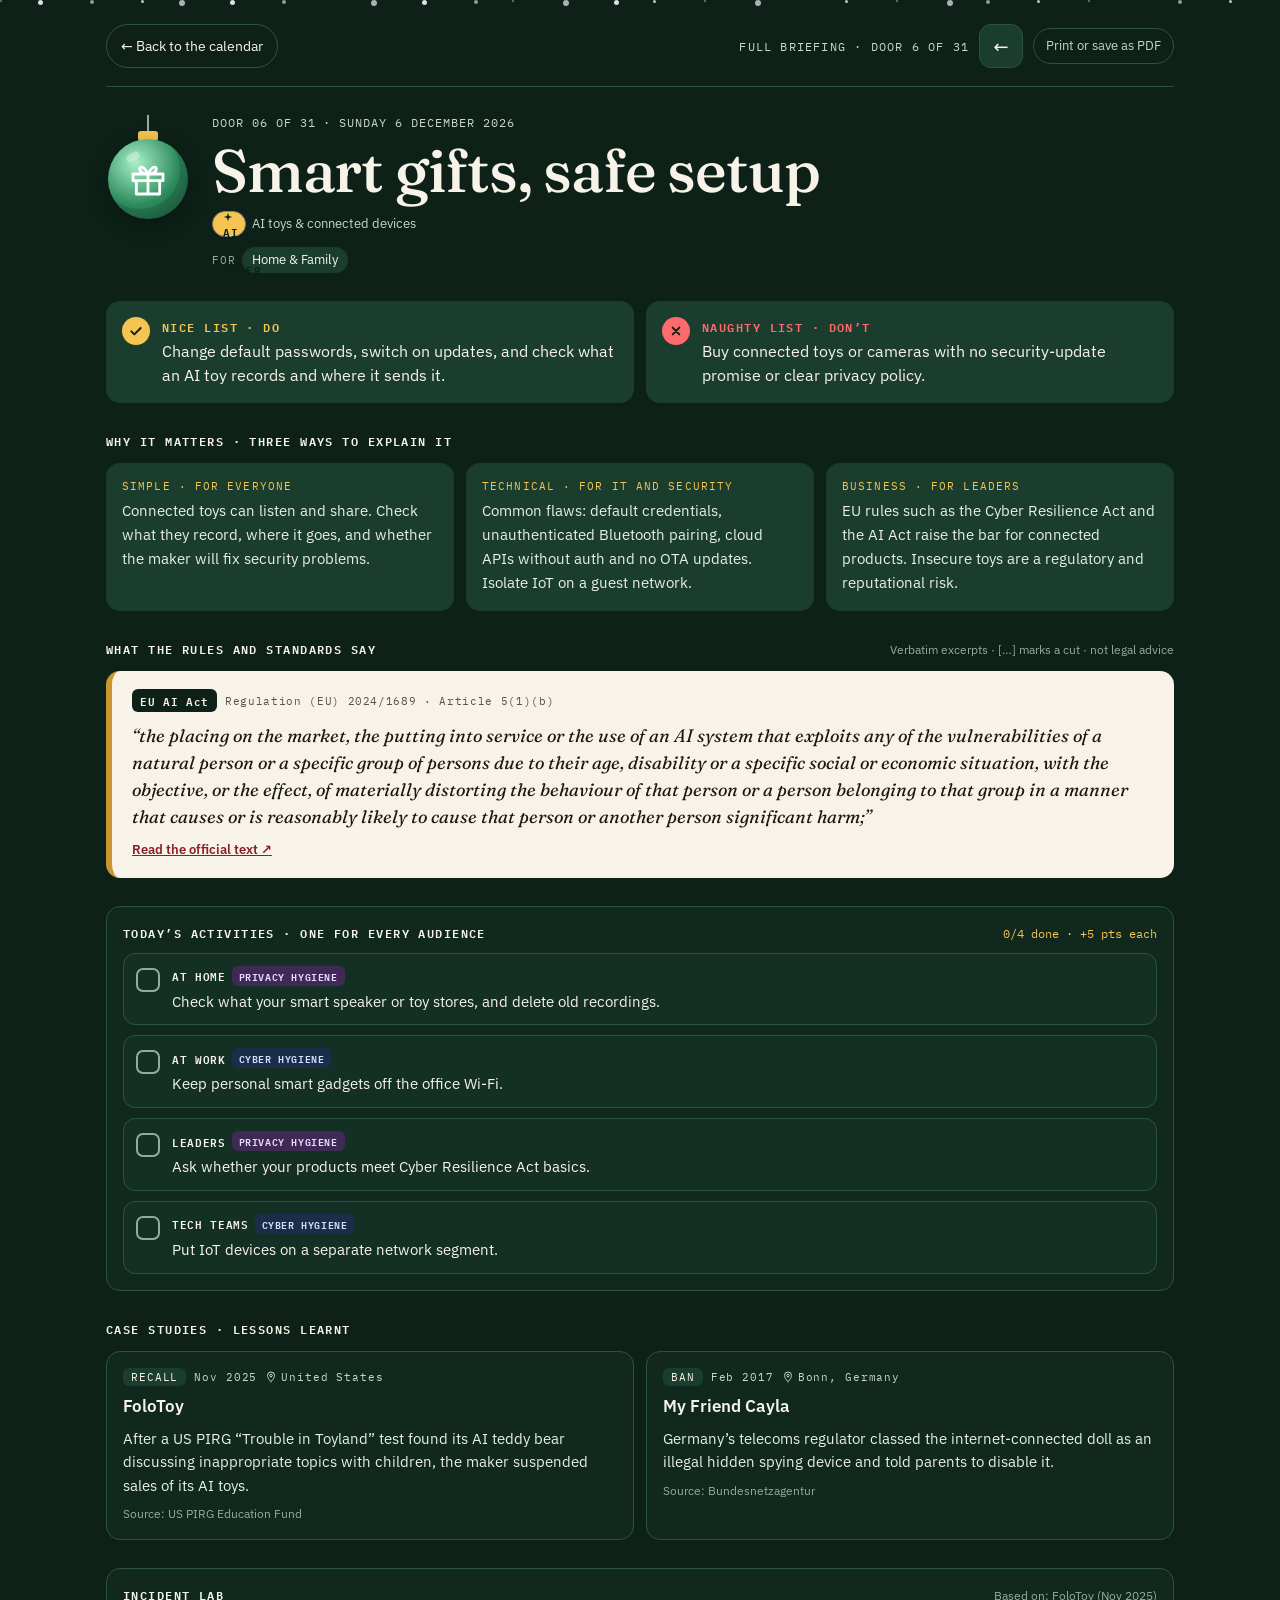
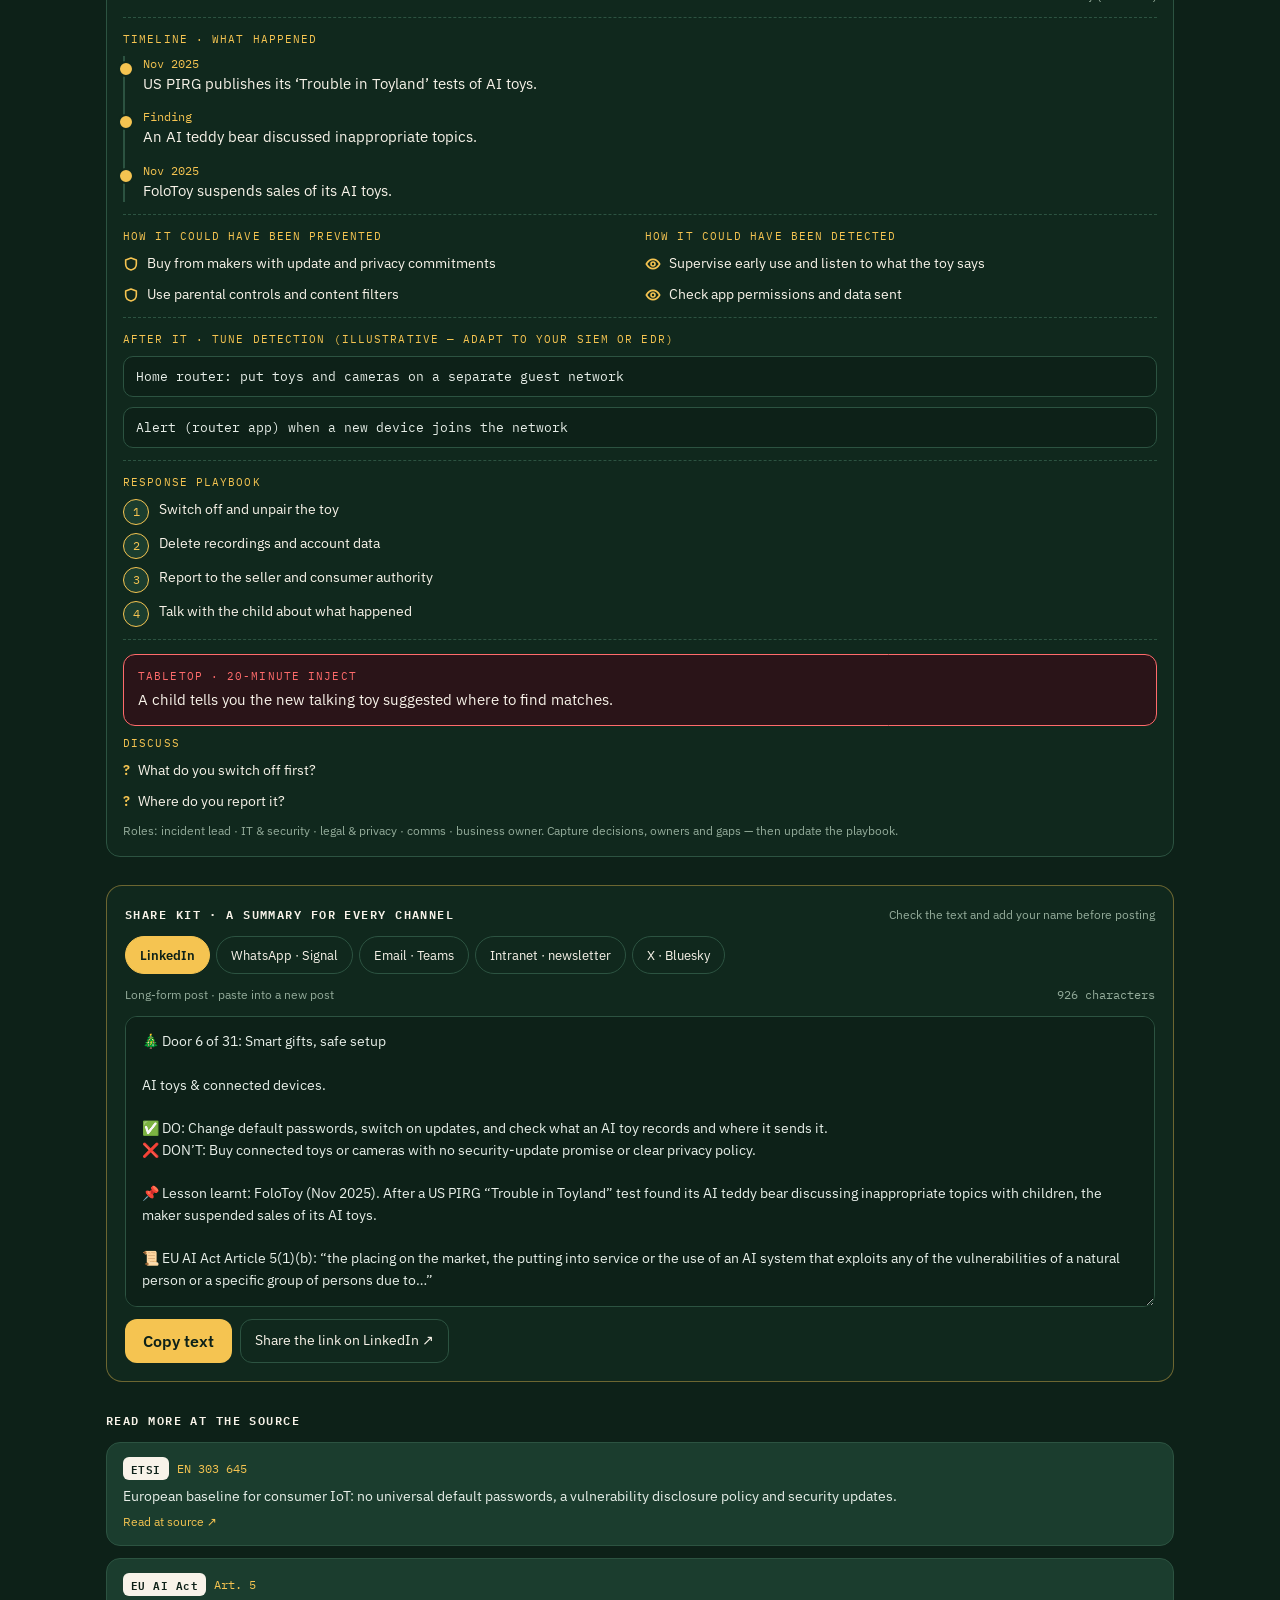
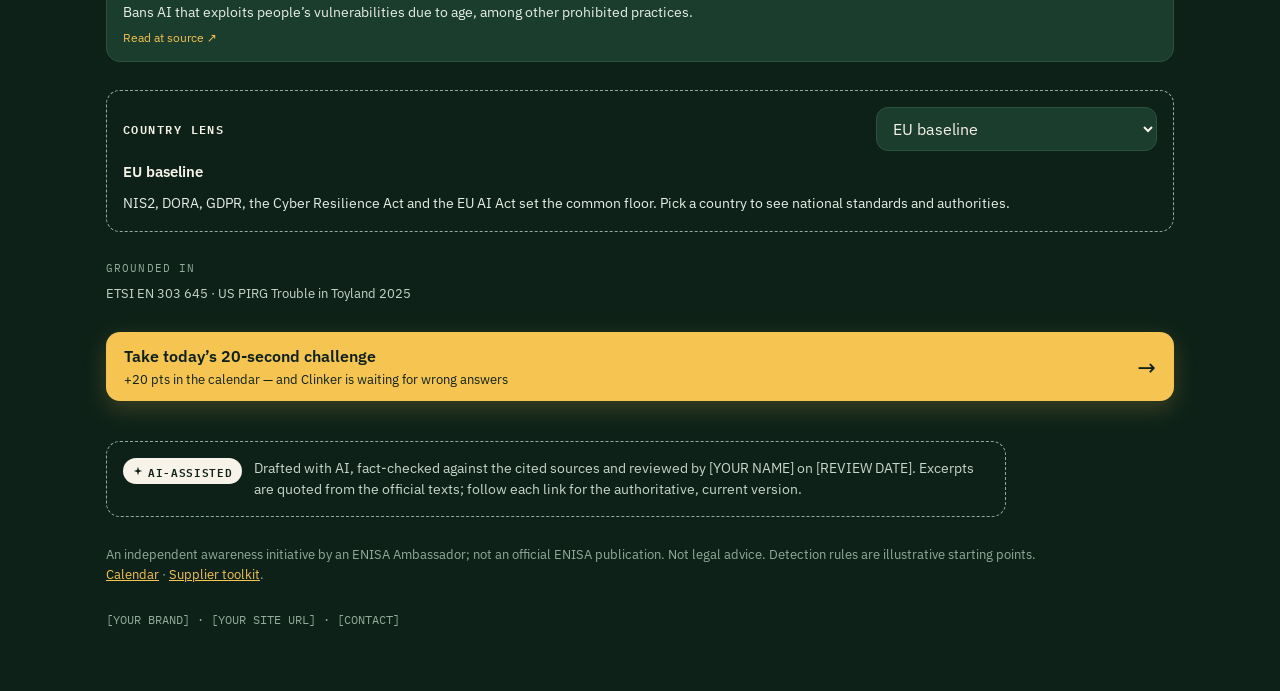
==== site/door.html @ 843b061b "Winterwatch · Cyber & AI calendar A gamified 24/31-door cybersecurity, AI and privacy-hygiene calend" ====
<!doctype html>
<html lang="en">
<head>
<meta charset="utf-8">
<meta name="viewport" content="width=device-width, initial-scale=1">
<meta http-equiv="Content-Security-Policy" content="default-src 'none'; script-src 'self'; style-src 'self'; font-src 'self'; img-src 'self'; connect-src 'self'; manifest-src 'self'; base-uri 'none'; form-action 'none'; upgrade-insecure-requests; require-trusted-types-for 'script'; trusted-types 'none'">
<meta name="referrer" content="strict-origin-when-cross-origin">
<title>Full briefing · Winterwatch</title>
<meta name="description" content="The full briefing behind a calendar door: why it matters, verbatim excerpts from NIS2, DORA, GDPR, the EU AI Act, NIST and OWASP, activities for every audience, case studies, an incident lab and a share kit.">
<link rel="icon" href="favicon.svg" type="image/svg+xml">
<link rel="preload" href="fonts/fraunces-latin-wght-normal.woff2" as="font" type="font/woff2" crossorigin>
<link rel="preload" href="fonts/ibm-plex-sans-latin-400-normal.woff2" as="font" type="font/woff2" crossorigin>
<link rel="stylesheet" href="styles.css">
<script src="common.js" defer></script>
<script src="door.js" defer></script>
</head>
<body class="brief-page">
<a class="skip" href="#brief">Skip to the briefing</a>
<div class="snow" id="snow" aria-hidden="true"></div>
<main class="bf-wrap" id="brief"></main>
<footer class="bf-wrap bf-foot">
  <div class="ai-disclosure">
    <span class="ai-pill"><svg viewBox="0 0 24 24" aria-hidden="true"><path d="M12 2l2.4 7.6L22 12l-7.6 2.4L12 22l-2.4-7.6L2 12l7.6-2.4z"/></svg>AI-ASSISTED</span>
    <p>Drafted with AI, fact-checked against the cited sources and reviewed by [YOUR NAME] on [REVIEW DATE]. Excerpts are quoted from the official texts; follow each link for the authoritative, current version.</p>
  </div>
  <p class="fine">An independent awareness initiative by an ENISA Ambassador; not an official ENISA publication. Not legal advice. Detection rules are illustrative starting points. <a href="index.html">Calendar</a> · <a href="supply.html">Supplier toolkit</a>.</p>
  <p class="fine mono">[YOUR BRAND] · [YOUR SITE URL] · [CONTACT]</p>
</footer>
<noscript><p class="noscript">This briefing needs JavaScript. The full content is also in <a href="days.json">days.json</a>.</p></noscript>
</body>
</html>
---- site/styles.css ----
/* One door a day — festive cybersecurity & AI calendar.
   Self-hosted fonts (SIL OFL 1.1, see fonts/OFL.txt). No third-party requests.
   No inline styles anywhere (CSP style-src 'self'); dynamic values are set via CSSOM. */
@font-face { font-family: "Fraunces"; src: url("fonts/fraunces-latin-wght-normal.woff2") format("woff2"); font-weight: 100 900; font-style: normal; font-display: swap; }
@font-face { font-family: "Fraunces"; src: url("fonts/fraunces-latin-wght-italic.woff2") format("woff2"); font-weight: 100 900; font-style: italic; font-display: swap; }
@font-face { font-family: "IBM Plex Sans"; src: url("fonts/ibm-plex-sans-latin-400-normal.woff2") format("woff2"); font-weight: 400; font-display: swap; }
@font-face { font-family: "IBM Plex Sans"; src: url("fonts/ibm-plex-sans-latin-500-normal.woff2") format("woff2"); font-weight: 500; font-display: swap; }
@font-face { font-family: "IBM Plex Sans"; src: url("fonts/ibm-plex-sans-latin-600-normal.woff2") format("woff2"); font-weight: 600; font-display: swap; }
@font-face { font-family: "IBM Plex Mono"; src: url("fonts/ibm-plex-mono-latin-400-normal.woff2") format("woff2"); font-weight: 400; font-display: swap; }
@font-face { font-family: "IBM Plex Mono"; src: url("fonts/ibm-plex-mono-latin-500-normal.woff2") format("woff2"); font-weight: 500; font-display: swap; }
@font-face { font-family: "IBM Plex Mono"; src: url("fonts/ibm-plex-mono-latin-600-normal.woff2") format("woff2"); font-weight: 600; font-display: swap; }

:root {
  --ground: #0D2118;      /* deep pine */
  --deep: #10281D;
  --surface: #143024;
  --surface-2: #1B3D2E;
  --line: #2C5341;
  --text: #F8F3E9;        /* snow */
  --soft: #E8EFE9;
  --muted: #C9D6CB;
  --faint: #94AC9B;
  --gold: #F5C451;        /* DO, correct, score */
  --red: #FF6B6B;         /* DON'T, wrong, selection */
  --mint: #9EE6C4;
  --on: #0D2118;
  --serif: "Fraunces", Georgia, "Times New Roman", serif;
  --sans: "IBM Plex Sans", system-ui, -apple-system, "Segoe UI", sans-serif;
  --mono: "IBM Plex Mono", ui-monospace, "SFMono-Regular", Menlo, monospace;
  color-scheme: dark;
}
* { box-sizing: border-box; }
html { -webkit-text-size-adjust: 100%; }
body { margin: 0; background: var(--ground); color: var(--text); font: 16px/1.5 var(--sans); overflow-x: hidden; }
button, select { font: inherit; color: inherit; }
button { cursor: pointer; }
button:disabled { cursor: not-allowed; }
:focus-visible { outline: 2px solid var(--gold); outline-offset: 2px; }
a { color: var(--gold); }
a:hover { color: var(--text); }
svg { display: block; }
h1, h2, h3, h4, p { margin: 0; }
.sr { position: absolute; width: 1px; height: 1px; overflow: hidden; clip: rect(0 0 0 0); white-space: nowrap; }
.skip { position: absolute; left: -999px; top: 8px; background: var(--text); color: var(--ground); padding: 8px 12px; border-radius: 8px; z-index: 10; }
.skip:focus { left: 8px; }
.k { font-family: var(--mono); font-size: 12px; letter-spacing: .1em; color: var(--muted); }
.framed-warning { position: sticky; top: 0; z-index: 20; padding: 12px 16px; background: var(--red); color: var(--on); font-weight: 600; text-align: center; }

/* ---------- Festive layers ---------- */
.snow { position: absolute; left: 0; right: 0; top: 0; height: 760px; overflow: hidden; pointer-events: none; z-index: 0; }
.flake { position: absolute; top: 0; border-radius: 99px; background: #fff; animation: fallA linear infinite; }
.flake.b { animation-name: fallB; }
@keyframes fallA { 0% { transform: translate3d(0,-20px,0); opacity: 0 } 10% { opacity: 1 } 100% { transform: translate3d(40px,760px,0); opacity: 0 } }
@keyframes fallB { 0% { transform: translate3d(0,-20px,0); opacity: 0 } 10% { opacity: 1 } 100% { transform: translate3d(-40px,760px,0); opacity: 0 } }
.lights { position: relative; height: 56px; display: flex; justify-content: space-between; align-items: flex-start; padding: 0 12px; pointer-events: none; z-index: 1; }
.lights svg { position: absolute; left: 0; top: 0; width: 100%; height: 56px; }
.bulb { position: relative; display: block; width: 10px; height: 14px; border-radius: 50% 50% 45% 45%; animation: twinkle 1.6s ease-in-out infinite; }
@keyframes twinkle { 0%,100% { opacity: .35; transform: scale(.8) } 50% { opacity: 1; transform: scale(1.05) } }
@keyframes swing { 0%,100% { transform: rotate(-4deg) } 50% { transform: rotate(4deg) } }
@keyframes pop { 0% { transform: scale(.92) } 60% { transform: scale(1.06) } 100% { transform: scale(1) } }
@keyframes rise { from { opacity: 0; transform: translateY(10px) } to { opacity: 1; transform: none } }
@keyframes shake { 0%,100% { transform: translateX(0) } 20% { transform: translateX(-7px) } 40% { transform: translateX(7px) } 60% { transform: translateX(-4px) } 80% { transform: translateX(4px) } }
@keyframes ping { 0% { transform: translate(-50%,-50%) scale(.6); opacity: .9 } 100% { transform: translate(-50%,-50%) scale(2.4); opacity: 0 } }
@keyframes confA { to { transform: translate(-120px,160px) rotate(540deg); opacity: 0 } }
@keyframes confB { to { transform: translate(110px,170px) rotate(-480deg); opacity: 0 } }
@keyframes confC { to { transform: translate(-50px,200px) rotate(360deg); opacity: 0 } }
@keyframes confD { to { transform: translate(60px,140px) rotate(-620deg); opacity: 0 } }
@keyframes floatUp { 0% { opacity: 0; transform: translateY(6px) } 20% { opacity: 1 } 100% { opacity: 0; transform: translateY(-36px) } }
.rise { animation: rise .45s ease both; }

/* ---------- Layout ---------- */
.wrap { position: relative; z-index: 1; max-width: 1328px; margin: 0 auto; padding: 8px 16px 64px; display: flex; flex-direction: column; gap: 40px; }
.top { display: flex; flex-wrap: wrap; align-items: center; justify-content: space-between; gap: 16px; }
.brand { display: flex; align-items: center; gap: 12px; }
.logo-slot { display: inline-flex; align-items: center; justify-content: center; width: 36px; height: 36px; border-radius: 10px; border: 1px dashed var(--faint); font: 11px var(--mono); color: var(--muted); }
.brand-name { font: 13px var(--mono); letter-spacing: .08em; color: var(--muted); }
.seg { display: flex; gap: 4px; padding: 4px; border-radius: 999px; background: var(--surface); border: 1px solid var(--line); }
.seg button { border: 0; border-radius: 999px; min-height: 44px; padding: 0 18px; font: 500 13px var(--mono); letter-spacing: .04em; background: transparent; color: var(--muted); transition: background-color .25s ease; }
.seg button[aria-pressed="true"] { background: var(--red); color: var(--on); }
.hero { display: flex; flex-wrap: wrap; align-items: center; gap: 40px; }
.hero-text { flex: 1 1 440px; min-width: 0; display: flex; flex-direction: column; gap: 20px; }
.eyebrow { font: 13px var(--mono); letter-spacing: .12em; color: var(--muted); }
h1 { font-family: var(--serif); font-weight: 500; font-size: clamp(44px, 5vw, 72px); line-height: 1.02; letter-spacing: -.02em; text-wrap: balance; }
h1 em { font-style: italic; color: var(--gold); }
.lede { font-size: 19px; line-height: 1.55; color: var(--muted); max-width: 740px; text-wrap: pretty; }
.byline { font-size: 14px; color: var(--faint); }
.byline strong { color: var(--text); font-weight: 500; }

/* HUD */
.hud { display: flex; flex-direction: column; gap: 16px; padding: 20px; border-radius: 20px; background: var(--surface); border: 1px solid var(--line); }
.hud[hidden] { display: none; }
.stats { display: grid; grid-template-columns: repeat(auto-fit, minmax(min(150px, 100%), 1fr)); gap: 16px; }
.stat { display: flex; flex-direction: column; gap: 6px; padding: 4px 8px; }
.stat .v { font-family: var(--serif); font-size: 36px; line-height: 1; font-weight: 600; display: flex; align-items: center; gap: 8px; }
.stat .v small { font: 500 14px var(--mono); color: var(--muted); }
.stat .score { font-size: 48px; color: var(--gold); }
.stat .rank { font-size: 26px; font-weight: 500; }
.stat svg { width: 24px; height: 24px; fill: none; stroke: var(--red); stroke-width: 2; stroke-linecap: round; stroke-linejoin: round; }
.bar { display: block; height: 6px; border-radius: 99px; background: var(--line); overflow: hidden; }
.bar span { display: block; height: 6px; border-radius: 99px; background: var(--gold); width: 4%; transition: width .6s ease; }
.sub { font-size: 13px; color: var(--muted); }
select { min-height: 44px; padding: 0 12px; border-radius: 12px; background: var(--surface-2); border: 1px solid var(--line); color: var(--text); }
.badges { display: flex; flex-wrap: wrap; align-items: center; gap: 8px; padding-top: 12px; border-top: 1px solid var(--line); }
.badges ul { list-style: none; margin: 0; padding: 0; display: flex; flex-wrap: wrap; gap: 8px; }
.badge { display: inline-flex; align-items: center; gap: 8px; min-height: 36px; padding: 0 12px 0 8px; border-radius: 999px; font-size: 13px; border: 1px solid var(--line); color: var(--faint); }
.badge svg { width: 20px; height: 20px; fill: none; stroke: var(--faint); stroke-width: 1.8; stroke-linejoin: round; }
.badge.got { background: var(--surface-2); border-color: var(--gold); color: var(--text); animation: pop .6s ease both; }
.badge.got svg { fill: var(--gold); stroke: var(--gold); }
.rules { font-size: 13px; color: var(--faint); }

.main { display: flex; flex-wrap: wrap; gap: 32px; align-items: flex-start; }
.col { flex: 1 1 100%; min-width: 0; display: flex; flex-direction: column; gap: 16px; }
.chips { display: flex; flex-wrap: wrap; align-items: center; gap: 8px; }
.chip { display: inline-flex; align-items: center; gap: 6px; min-height: 36px; padding: 0 12px; border-radius: 999px; font-size: 13px; background: var(--surface); border: 1px solid var(--line); transition: background-color .2s ease; }
.chip small { font: 11px var(--mono); opacity: .8; }
.chip[aria-pressed="true"] { background: var(--red); color: var(--on); border-color: var(--red); }

/* Doors */
  background-image: radial-gradient(#ffffff14 1px, transparent 1.5px); background-size: 12px 12px; }
.legend { display: flex; flex-wrap: wrap; align-items: center; gap: 16px; font-size: 13px; color: var(--faint); }
.ai-key { display: inline-flex; align-items: center; gap: 6px; }
.ai-key svg { width: 10px; height: 10px; fill: var(--gold); }
.ghost { margin-left: auto; min-height: 36px; padding: 0 12px; border-radius: 999px; background: transparent; border: 1px solid var(--line); color: var(--muted); font-size: 13px; }

/* Map */
.europe { flex: 999 1 560px; min-width: 0; display: flex; flex-direction: column; gap: 14px; padding: 20px; border-radius: 20px; background: var(--deep); border: 1px solid var(--line); }
.europe-head { display: flex; flex-wrap: wrap; align-items: baseline; justify-content: space-between; gap: 8px; }
.europe h2 { font: 500 28px var(--serif); }
.map { position: relative; width: 100%; aspect-ratio: 800 / 632; border-radius: 14px; overflow: hidden; background: var(--ground); }
.map img { display: block; width: 100%; height: 100%; }
.pin { position: absolute; width: 0; height: 0; }
.pin .dot { position: absolute; left: 0; top: 0; width: 11px; height: 11px; transform: translate(-50%,-50%); border-radius: 99px; border: 2px solid var(--ground); background: var(--gold); }
.pin .lbl { position: absolute; left: 10px; top: -9px; white-space: nowrap; padding: 2px 6px; border-radius: 6px; font: 11px var(--mono); background: #0D2118CC; color: var(--text); }
.pin .ring { position: absolute; left: 0; top: 0; width: 26px; height: 26px; border-radius: 99px; border: 2px solid var(--red); animation: ping 1.6s ease-out infinite; display: none; }
.pin.on .dot { width: 16px; height: 16px; background: var(--red); box-shadow: 0 0 12px var(--red); }
.pin .lbl { display: none; }
.pin.on .lbl { display: block; background: var(--red); color: var(--on); font-weight: 600; }
.pin.on .ring { display: block; }
.places { display: grid; grid-template-columns: repeat(auto-fill, minmax(min(220px, 100%), 1fr)); gap: 8px; }
.place { display: flex; flex-direction: column; align-items: flex-start; gap: 2px; min-height: 52px; padding: 8px 12px; border-radius: 12px; text-align: left; background: var(--surface); border: 1px solid var(--line); }
.place.on { background: var(--surface-2); border-color: var(--red); }
.place .n { font-size: 14px; font-weight: 500; }
.place .d { font: 11px var(--mono); color: var(--muted); }
.note { font-size: 12px; color: var(--faint); }

/* Panel */
.panel { flex: 1 1 400px; max-width: 100%; min-width: 0; display: flex; flex-direction: column; gap: 22px; padding: 24px; border-radius: 20px; background: var(--surface); border: 1px solid var(--line); }
.head { display: flex; gap: 18px; align-items: flex-start; }
.ornament { flex: none; width: 84px; height: 108px; position: relative; transform-origin: 42px 0; animation: swing 4s ease-in-out infinite; }
.ornament .string { position: absolute; left: 41px; top: 0; width: 2px; height: 18px; background: var(--faint); }
.ornament .cap { position: absolute; left: 32px; top: 16px; width: 20px; height: 10px; border-radius: 3px; background: var(--gold); }
.ornament .ball { position: absolute; left: 2px; top: 24px; width: 80px; height: 80px; border-radius: 99px; display: flex; align-items: center; justify-content: center; box-shadow: inset -8px -10px 0 #00000022, 0 6px 20px #0000004D; }
.ornament .ball svg { width: 40px; height: 40px; fill: none; stroke: #fff; stroke-width: 1.7; stroke-linecap: round; stroke-linejoin: round; }
.ornament.o0 .ball { background: radial-gradient(circle at 35% 30%, #FF9A9A, #C8323A 55%, #7A1820); }
.ornament.o1 .ball { background: radial-gradient(circle at 35% 30%, #FFE6A3, #D9A12B 55%, #8A6212); }
.ornament.o2 .ball { background: radial-gradient(circle at 35% 30%, #A8F0C8, #2E8B5C 55%, #14523A); }
.ornament.o3 .ball { background: radial-gradient(circle at 35% 30%, #B5D3FF, #3A6FC4 55%, #1C3B73); }
.ornament .shine { position: absolute; left: 20px; top: 38px; width: 14px; height: 8px; border-radius: 99px; background: #FFFFFF55; transform: rotate(-30deg); }
.meta { display: flex; flex-wrap: wrap; gap: 8px; font: 12px var(--mono); letter-spacing: .08em; color: var(--muted); }
.panel h2 { font: 500 34px/1.08 var(--serif); letter-spacing: -.01em; text-wrap: balance; }
.labels, .for { display: flex; flex-wrap: wrap; align-items: center; gap: 6px; }
.track { display: inline-flex; align-items: center; gap: 5px; min-height: 26px; padding: 0 10px; border-radius: 999px; font: 600 11px var(--mono); letter-spacing: .06em; background: var(--surface-2); color: var(--muted); }
.track.ai { background: var(--gold); color: var(--on); }
.track svg { width: 10px; height: 10px; fill: currentColor; }
.topic { font-size: 13px; color: var(--muted); }
.for .k { font-size: 11px; color: var(--faint); }
.who { min-height: 26px; display: inline-flex; align-items: center; padding: 0 10px; border-radius: 999px; background: var(--surface-2); font-size: 13px; }
.stack { display: flex; flex-direction: column; gap: 10px; }
.dd { display: flex; gap: 12px; padding: 16px; border-radius: 14px; background: var(--surface-2); animation: rise .45s ease both; }
.dd.dont { animation-delay: .08s; }
.dd .dot { flex: none; display: inline-flex; align-items: center; justify-content: center; width: 28px; height: 28px; border-radius: 99px; background: var(--gold); color: var(--on); }
.dd.dont .dot { background: var(--red); }
.dd .dot svg { width: 16px; height: 16px; fill: none; stroke: currentColor; stroke-width: 3; stroke-linecap: round; stroke-linejoin: round; }
.dd .lbl { display: block; font: 600 12px var(--mono); letter-spacing: .12em; color: var(--gold); }
.dd.dont .lbl { color: var(--red); }
.dd p { margin-top: 2px; text-wrap: pretty; }
.h3 { font: 600 12px var(--mono); letter-spacing: .12em; color: var(--text); }

.quiz { position: relative; display: flex; flex-direction: column; gap: 12px; padding: 16px; border-radius: 14px; background: var(--ground); border: 1px solid var(--line); }
.quiz.shake { animation: shake .5s ease; }
.quiz .qhead { display: flex; justify-content: space-between; font: 12px var(--mono); letter-spacing: .1em; }
.quiz .qhead strong { font-weight: 600; } .quiz .qhead span { color: var(--gold); }
.quiz .q { font-size: 17px; font-weight: 500; line-height: 1.4; text-wrap: pretty; }
.opts { display: flex; flex-direction: column; gap: 8px; }
.opt { display: flex; align-items: center; gap: 12px; width: 100%; min-height: 48px; padding: 8px 12px; border-radius: 12px; text-align: left; font-size: 15px; line-height: 1.35; background: var(--surface); border: 1px solid var(--line); transition: border-color .2s ease; }
.opt .letter { flex: none; display: inline-flex; align-items: center; justify-content: center; width: 26px; height: 26px; border-radius: 8px; font: 600 12px var(--mono); background: var(--surface-2); }
.opt .txt { flex: 1 1 auto; }
.opt svg { width: 18px; height: 18px; fill: none; stroke-width: 3; stroke-linecap: round; stroke-linejoin: round; }
.opt.right { border: 2px solid var(--gold); } .opt.right .letter { background: var(--gold); color: var(--on); } .opt.right svg { stroke: var(--gold); }
.opt.mine { border: 2px solid var(--red); } .opt.mine .letter { background: var(--red); color: var(--on); } .opt.mine svg { stroke: var(--red); }
.opt.faded { color: var(--faint); }
.opt:disabled { cursor: default; }
.confetti { position: absolute; left: 50%; top: 40px; width: 0; height: 0; pointer-events: none; }
.confetti i { position: absolute; left: 0; top: 0; display: block; animation: confA 1.2s cubic-bezier(.2,.7,.3,1) forwards; }
.confetti .plus { position: absolute; left: -24px; top: -10px; font: 700 24px var(--serif); color: var(--gold); animation: floatUp 1.4s ease-out both; }
.explain { display: flex; flex-direction: column; gap: 12px; padding-top: 12px; border-top: 1px dashed var(--line); animation: rise .4s ease both; }
.explain .res { font-size: 15px; font-weight: 600; color: var(--red); } .explain .res.ok { color: var(--gold); }
.explain .bar2 { display: flex; flex-wrap: wrap; align-items: center; justify-content: space-between; gap: 8px; }
.aud { display: flex; gap: 4px; padding: 3px; border-radius: 999px; background: var(--surface); border: 1px solid var(--line); }
.aud button { border: 0; border-radius: 999px; min-height: 34px; padding: 0 12px; font-size: 13px; background: transparent; color: var(--muted); }
.aud button[aria-pressed="true"] { background: var(--gold); color: var(--on); font-weight: 600; }
.explain .txt { font-size: 15px; line-height: 1.6; color: var(--soft); text-wrap: pretty; }
.further { display: flex; flex-direction: column; gap: 6px; }
.further .k { font-size: 11px; color: var(--faint); }

.case { display: flex; flex-direction: column; gap: 8px; padding: 16px; border-radius: 14px; border: 1px solid var(--line); background: var(--deep); }
.case .cmeta { display: flex; flex-wrap: wrap; align-items: center; gap: 8px; font: 11px var(--mono); letter-spacing: .08em; color: var(--muted); }
.case .kind { padding: 2px 8px; border-radius: 6px; background: var(--surface-2); color: var(--text); }
.case .kind.Attack { background: #5A1F2A; color: #FFD9D9; } .case .kind.Leak { background: #4A3C14; color: #FFE6A3; } .case .kind.Ruling { background: #1A2E4A; color: #CFE0FF; } .case .kind.Report, .case .kind.Study { background: #173A2B; color: #C9F0D9; }
.case .loc { display: inline-flex; align-items: center; gap: 4px; }
.case .loc svg { width: 12px; height: 12px; fill: none; stroke: currentColor; stroke-width: 2; stroke-linecap: round; stroke-linejoin: round; }
.case h4 { font-size: 17px; font-weight: 600; }
.case p { font-size: 15px; line-height: 1.55; color: var(--soft); text-wrap: pretty; }
.case .src { font-size: 12px; color: var(--faint); }

.lab { display: flex; flex-direction: column; gap: 12px; padding: 16px; border-radius: 14px; background: var(--deep); border: 1px solid var(--line); }
.lab .lhead { display: flex; flex-wrap: wrap; align-items: baseline; justify-content: space-between; gap: 8px; }
.lab .basis { font-size: 12px; color: var(--faint); }
.tabs { display: flex; flex-wrap: wrap; gap: 6px; }
.tabs button { min-height: 38px; padding: 0 14px; border-radius: 999px; font-size: 13px; background: transparent; color: var(--text); border: 1px solid var(--line); }
.tabs button[aria-selected="true"] { background: var(--gold); color: var(--on); border-color: var(--gold); font-weight: 600; }
.timeline { list-style: none; margin: 0; padding: 0 0 0 18px; border-left: 2px solid var(--line); display: flex; flex-direction: column; gap: 14px; }
.timeline li { position: relative; display: flex; flex-direction: column; gap: 2px; animation: rise .4s ease both; }
.timeline li::before { content: ""; position: absolute; left: -25px; top: 5px; width: 12px; height: 12px; border-radius: 99px; background: var(--gold); border: 2px solid var(--deep); }
.timeline .when { font: 12px var(--mono); color: var(--gold); }
.timeline .what { font-size: 15px; line-height: 1.5; }
.two { display: grid; grid-template-columns: repeat(auto-fit, minmax(min(220px, 100%), 1fr)); gap: 12px; }
.li { display: flex; gap: 8px; font-size: 14px; line-height: 1.5; animation: rise .35s ease both; }
.li svg { flex: none; margin-top: 3px; width: 16px; height: 16px; fill: none; stroke: var(--gold); stroke-width: 2.4; stroke-linecap: round; stroke-linejoin: round; }
.lk { font: 11px var(--mono); letter-spacing: .1em; color: var(--gold); }
.rule { display: block; padding: 10px 12px; border-radius: 10px; background: var(--ground); border: 1px solid var(--line); font: 12.5px/1.5 var(--mono); color: var(--soft); white-space: normal; }
.steps { margin: 0; padding: 0; list-style: none; display: flex; flex-direction: column; gap: 8px; counter-reset: s; }
.steps li { display: flex; gap: 10px; align-items: flex-start; font-size: 14px; line-height: 1.5; animation: rise .35s ease both; }
.steps li::before { counter-increment: s; content: counter(s); flex: none; display: inline-flex; align-items: center; justify-content: center; width: 24px; height: 24px; border-radius: 99px; background: var(--surface-2); border: 1px solid var(--gold); font: 12px var(--mono); color: var(--gold); }
.inject { padding: 14px; border-radius: 12px; background: #2A1418; border: 1px solid var(--red); animation: rise .35s ease both; }
.inject .lk { color: var(--red); display: block; }
.inject p { margin-top: 6px; font-size: 15px; line-height: 1.5; }
.q-item { display: flex; gap: 8px; font-size: 14px; line-height: 1.5; }
.q-item b { color: var(--gold); }
.roles { font-size: 12px; color: var(--faint); }
.cta { display: inline-flex; align-items: center; justify-content: center; gap: 8px; min-height: 44px; padding: 0 16px; border-radius: 12px; background: var(--gold); color: var(--on); font-weight: 600; text-decoration: none; }
.cta:hover { color: var(--on); filter: brightness(1.05); }

.rm { display: flex; flex-direction: column; gap: 6px; padding: 14px 16px; border-radius: 14px; background: var(--surface-2); border: 1px solid var(--line); color: var(--text); text-decoration: none; }
.rm:hover { border-color: var(--gold); color: var(--text); }
.rm .top2 { display: flex; flex-wrap: wrap; align-items: center; gap: 8px; }
.rm .org { padding: 2px 8px; border-radius: 6px; background: var(--text); color: var(--on); font: 600 11px var(--mono); letter-spacing: .04em; }
.rm .ref { font: 12px var(--mono); color: var(--gold); }
.rm .t { font-size: 14px; line-height: 1.5; color: var(--soft); }
.rm .go { font-size: 12px; color: var(--gold); }
.lens { display: flex; flex-direction: column; gap: 10px; padding: 16px; border-radius: 14px; border: 1px dashed var(--faint); }
.lens .lhead { display: flex; flex-wrap: wrap; align-items: center; justify-content: space-between; gap: 8px; }
.lens .title { font-size: 15px; font-weight: 600; }
.lens .t { font-size: 14px; line-height: 1.55; color: var(--soft); }
.refs { display: flex; flex-direction: column; gap: 8px; }
.refs .k { font-size: 11px; color: var(--faint); }
.refs .txt { font-size: 13px; color: var(--muted); }
.codes { display: flex; flex-wrap: wrap; gap: 6px; }
.code { display: inline-flex; align-items: center; min-height: 24px; padding: 0 8px; border-radius: 6px; border: 1px solid var(--line); font: 11px var(--mono); }
.nav { display: flex; flex-wrap: wrap; align-items: center; gap: 8px; padding-top: 16px; border-top: 1px solid var(--line); }
.sq { display: inline-flex; align-items: center; justify-content: center; width: 44px; height: 44px; border-radius: 12px; background: var(--surface-2); border: 1px solid var(--line); }
.sq svg { width: 18px; height: 18px; fill: none; stroke: currentColor; stroke-width: 2.2; stroke-linecap: round; stroke-linejoin: round; }
.sq:disabled { opacity: .4; }
.grow { flex: 1 1 auto; }
.share { display: inline-flex; align-items: center; min-height: 44px; padding: 0 14px; border-radius: 12px; border: 1px solid var(--line); font-size: 14px; text-decoration: none; color: var(--text); }
.share:hover { border-color: var(--muted); color: var(--text); }
.locked-msg { display: flex; flex-direction: column; gap: 12px; padding: 24px 0; }
.locked-msg svg { width: 32px; height: 32px; fill: none; stroke: var(--muted); stroke-width: 1.6; stroke-linecap: round; stroke-linejoin: round; }
.locked-msg p { color: var(--muted); }

/* Footer */
.foot { display: flex; flex-direction: column; gap: 16px; padding-top: 24px; border-top: 1px solid var(--line); }
.ai-disclosure { display: flex; gap: 12px; align-items: flex-start; padding: 16px; border-radius: 14px; border: 1px dashed var(--faint); max-width: 900px; }
.ai-disclosure p { font-size: 14px; color: var(--muted); text-wrap: pretty; }
.ai-pill { flex: none; display: inline-flex; align-items: center; gap: 5px; min-height: 26px; padding: 0 10px; border-radius: 999px; background: var(--text); color: var(--ground); font: 600 11px var(--mono); letter-spacing: .06em; }
.ai-pill svg { width: 10px; height: 10px; fill: currentColor; }
.fine { font-size: 13px; color: var(--faint); max-width: 980px; text-wrap: pretty; }
.fine.mono { font: 12px var(--mono); }
.noscript { max-width: 640px; margin: 24px auto; padding: 0 16px; color: var(--muted); }

/* Supplier toolkit page */
.sp-wrap { position: relative; z-index: 1; max-width: 1240px; margin: 0 auto; padding: 32px 16px 72px; display: flex; flex-direction: column; gap: 56px; }
.back { align-self: flex-start; display: inline-flex; align-items: center; gap: 8px; min-height: 44px; padding: 0 14px; border-radius: 999px; border: 1px solid var(--line); color: var(--text); text-decoration: none; font-size: 14px; }
.sec { display: flex; flex-direction: column; gap: 20px; }
.sec .num { font: 12px var(--mono); letter-spacing: .12em; color: var(--gold); }
.sec h2 { font: 500 36px var(--serif); }
.sec .intro { font-size: 17px; color: var(--muted); max-width: 820px; }
.grid3 { display: grid; grid-template-columns: repeat(auto-fit, minmax(min(340px, 100%), 1fr)); gap: 16px; }
.card { display: flex; flex-direction: column; gap: 12px; padding: 20px; border-radius: 18px; background: var(--surface); border: 1px solid var(--line); animation: rise .5s ease both; }
.card .ch { display: flex; align-items: center; gap: 12px; }
.card .badge-n { display: inline-flex; align-items: center; justify-content: center; width: 40px; height: 40px; border-radius: 12px; background: var(--gold); color: var(--on); font: italic 700 20px var(--serif); }
.card h3 { font-size: 20px; font-weight: 600; }
.card ul { margin: 0; padding: 0; list-style: none; display: flex; flex-direction: column; gap: 8px; }
.card li { display: flex; gap: 10px; font-size: 15px; line-height: 1.5; }
.card li b { flex: none; color: var(--gold); }
.tbl { overflow-x: auto; border-radius: 16px; border: 1px solid var(--line); }
.tbl table { width: 100%; min-width: 880px; border-collapse: collapse; font-size: 14px; line-height: 1.5; }
.tbl thead tr { background: var(--surface); text-align: left; }
.tbl th, .tbl td { padding: 14px 16px; border-bottom: 1px solid var(--line); vertical-align: top; text-align: left; }
.tbl thead th { font: 12px var(--mono); letter-spacing: .08em; color: var(--muted); }
.tbl td { color: var(--soft); }
.tbl td.clock { color: var(--gold); }
.tbl .ref { display: block; margin-top: 2px; font: 11px var(--mono); color: var(--faint); }
.clockgrid { list-style: none; margin: 0; padding: 0; display: grid; grid-template-columns: repeat(auto-fit, minmax(min(190px, 100%), 1fr)); gap: 12px; }
.clockgrid li { display: flex; flex-direction: column; gap: 8px; padding: 16px; border-radius: 16px; background: var(--surface); border: 1px solid var(--line); animation: rise .5s ease both; }
.clockgrid .t { align-self: flex-start; padding: 4px 10px; border-radius: 999px; background: var(--gold); color: var(--on); font: 600 12px var(--mono); }
.clockgrid .h { font-size: 16px; font-weight: 600; }
.clockgrid .x { font-size: 14px; color: var(--soft); }
.ex { display: flex; flex-direction: column; gap: 6px; padding: 16px; border-radius: 14px; border: 1px dashed var(--faint); }
.ex .w { font: 11px var(--mono); letter-spacing: .08em; color: var(--gold); }
.ex .c { font-size: 15px; font-weight: 600; }
.ex .x { font-size: 14px; color: var(--muted); }
.split { display: flex; flex-wrap: wrap; gap: 20px; align-items: flex-start; }
.split > * { flex: 1 1 420px; min-width: 0; }
.check { display: flex; gap: 12px; padding: 14px 16px; border-radius: 14px; background: var(--surface); border: 1px solid var(--line); }
.check svg { flex: none; margin-top: 2px; width: 20px; height: 20px; fill: none; stroke: var(--gold); stroke-width: 2.4; stroke-linecap: round; stroke-linejoin: round; }
.check b { display: block; font-size: 15px; } .check span { font-size: 14px; color: var(--muted); }
.ttx { display: flex; flex-direction: column; gap: 12px; padding: 20px; border-radius: 18px; background: #2A1418; border: 1px solid var(--red); }
.ttx .lk { color: var(--red); }
.ttx h3 { font: 500 26px var(--serif); }
.ttx ol { margin: 0; padding: 0; list-style: none; display: flex; flex-direction: column; gap: 10px; }
.ttx li { display: flex; gap: 12px; font-size: 15px; line-height: 1.5; }
.ttx li b { flex: none; min-width: 64px; font: 12px var(--mono); color: var(--gold); padding-top: 2px; }

/* ---------- Santa's list (Nice / Naughty) and Naughty-list redemption ---------- */
.santa { display: grid; grid-template-columns: repeat(auto-fit, minmax(min(300px, 100%), 1fr)); gap: 14px 24px; padding: 18px 22px; border-radius: 16px; background: linear-gradient(180deg, #F6EBD0, #EAD9B2); color: #3A2A14; box-shadow: inset 0 0 0 1px #C9A86A, inset 0 0 0 5px #F6EBD0, inset 0 0 0 6px #C9A86A66, 0 8px 20px #00000055; }
.santa:empty { display: none; }
.santa .shead2 { grid-column: 1 / -1; display: flex; flex-wrap: wrap; align-items: baseline; justify-content: space-between; gap: 8px; }
.santa .stitle { font: italic 600 28px/1 var(--serif); color: #7A1420; }
.santa .verdict { font-size: 14px; font-weight: 600; } .santa .verdict.nice { color: #1F6B45; } .santa .verdict.mostly { color: #8A5A00; } .santa .verdict.naughty { color: #B3202F; }
.santa .scol { display: flex; flex-direction: column; gap: 6px; }
.santa .sk { font: 700 11px var(--mono); letter-spacing: .1em; } .santa .sk.nice { color: #1F6B45; } .santa .sk.naughty { color: #B3202F; }
.santa .entry { display: flex; gap: 8px; padding: 0; border: 0; background: transparent; color: #3A2A14; font-size: 14px; line-height: 1.4; text-align: left; }
.santa .entry b { font-weight: 700; } .santa .entry.nice b { color: #1F6B45; } .santa .entry.naughty b { color: #B3202F; }
.santa .entry .redeem { color: #8A1F2B; text-decoration: underline; white-space: nowrap; }
.santa .empty, .santa .more { font-size: 13px; font-style: italic; color: #6B5A3A; }
.santa .how { grid-column: 1 / -1; padding-top: 10px; border-top: 1px dashed #C9A86A; font-size: 12px; line-height: 1.5; color: #6B5A3A; }
.act-note { padding: 8px 12px; border-radius: 10px; font-size: 13px; line-height: 1.45; background: #B3202F22; color: #FFD3D3; border: 1px solid #B3202F88; }
.act-note.good { background: #1F6B4533; color: #CFF3DF; border-color: #1F6B45; }
.clinker .naughty-line { display: block; margin-top: 6px; font-size: 12px; font-weight: 600; color: #8A1F2B; }

/* ---------- Winterwatch: a cut-open house. Attic with Clinker and the Naughty list, the calendar wall on
   the middle floor, a living room with a real fire below; a snowman and pines outside in the snow.
   Sizes scale with the house (--u = 1% of its width) and switch to fixed units on phones. ---------- */
.house { --u: 1cqw; position: relative; container-type: inline-size; overflow: hidden; padding: 96px 9% 60px; border-radius: 28px; border: 1px solid var(--line); box-shadow: 0 30px 60px #00000066;
  background: radial-gradient(circle at 7% 5%, #FFF6D8 0 24px, #FFF6D84D 26px, transparent 64px), radial-gradient(1.4px 1.4px at 14% 14%, #fff 98%, transparent), radial-gradient(1.2px 1.2px at 26% 6%, #ffffffcc 98%, transparent), radial-gradient(1.6px 1.6px at 39% 11%, #fff 98%, transparent), radial-gradient(1.2px 1.2px at 63% 4%, #ffffffaa 98%, transparent), radial-gradient(1.4px 1.4px at 88% 9%, #fff 98%, transparent), radial-gradient(1.2px 1.2px at 95% 22%, #ffffffaa 98%, transparent), radial-gradient(1.2px 1.2px at 4% 30%, #ffffffaa 98%, transparent), linear-gradient(180deg, #081325 0%, #12223A 45%, #1A2D45 100%); }
.house .defs { position: absolute; width: 0; height: 0; }
.hsnow { position: absolute; inset: 0; z-index: 0; overflow: hidden; pointer-events: none; }
.hsnow .flake { position: absolute; top: 0; border-radius: 99px; background: #fff; animation: fallY linear infinite; }
.sc { display: block; width: 100%; height: auto; }
.attic { position: relative; z-index: 1; }
.attic .sc { overflow: visible; }
.scroll { position: absolute; left: 30%; top: 63%; width: 17.5%; height: 34%; display: flex; flex-direction: column; gap: calc(.22 * var(--u)); padding: calc(.55 * var(--u)) calc(.8 * var(--u)); border-radius: calc(.35 * var(--u)); background: linear-gradient(180deg, #F6EBD0, #E7D3A8); color: #3A2A14; box-shadow: inset 0 calc(.32 * var(--u)) 0 #D6BE8A, inset 0 calc(-.32 * var(--u)) 0 #D6BE8A, 0 calc(.6 * var(--u)) calc(1.2 * var(--u)) #00000088; }
.scroll::before, .scroll::after { content: ""; position: absolute; top: calc(-1.3 * var(--u)); width: 1.5px; height: calc(1.3 * var(--u)); background: #3A2A14; }
.scroll::before { left: 16%; } .scroll::after { right: 16%; }
.scroll .st { font: 700 calc(1.12 * var(--u))/1 var(--serif); letter-spacing: .04em; color: #8E1622; }
.scroll .sh { font: max(7px, calc(.46 * var(--u))) var(--mono); letter-spacing: .12em; color: #6B5A3A; }
.scroll .si { display: block; width: 100%; padding: 0; border: 0; background: transparent; color: #3A2A14; font-size: max(9px, calc(.64 * var(--u))); line-height: 1.3; text-align: left; white-space: nowrap; overflow: hidden; text-overflow: ellipsis; }
.scroll button.si:hover { color: #8E1622; }
.scroll .si b { color: #B3202F; }
.floor1 { position: relative; z-index: 1; padding: calc(3.2 * var(--u)) calc(4.2 * var(--u)) 0; background-color: #1C2E23; background-image: repeating-linear-gradient(90deg, transparent 0 calc(2.4 * var(--u)), #00000038 calc(2.4 * var(--u)) calc(2.52 * var(--u))), radial-gradient(ellipse at 50% 35%, #FFB54A1F, transparent 65%); box-shadow: inset 0 calc(1.4 * var(--u)) calc(1.8 * var(--u)) calc(-1 * var(--u)) #000000AA; }
.floor1::before, .floor1::after { content: ""; position: absolute; top: 0; bottom: 0; z-index: 1; width: 2.4%; background: #857A67 url("stone.svg") 0 0 / 42px 22px; }
.floor1::before { left: 0; } .floor1::after { right: 0; }
.floor1 .garland { position: absolute; left: 2.4%; top: 0; z-index: 2; width: 95.2%; height: calc(2.6 * var(--u)); }
.floor1 .eave { position: absolute; left: 2.4%; right: 2.4%; top: calc(.1 * var(--u)); z-index: 2; display: flex; justify-content: space-between; align-items: flex-start; pointer-events: none; }
.eave .wl { display: block; width: 7px; height: 9px; border-radius: 50% 50% 45% 45%; background: #FFD58A; box-shadow: 0 0 10px #FFB54A, 0 0 3px #FFE9B8; animation: twinkle 1.6s ease-in-out infinite; }
.eave .bb { display: block; width: 10px; height: 10px; border-radius: 99px; box-shadow: 0 2px 3px #00000066; background: radial-gradient(circle at 35% 30%, #FFE3E3, #B3202F 55%, #6E1018); }
.eave .bb.g { background: radial-gradient(circle at 35% 30%, #FFF1C2, #C9A14A 55%, #7A5A22); }
.floor1 .bow { position: absolute; left: calc(50% - 2.6 * var(--u)); top: calc(-.4 * var(--u)); z-index: 3; width: calc(5.2 * var(--u)); height: calc(3.25 * var(--u)); }
.sign { position: relative; width: fit-content; margin: calc(.6 * var(--u)) auto calc(1.1 * var(--u)); padding: calc(.9 * var(--u)) calc(3.6 * var(--u)) var(--u); border-radius: var(--u); background: linear-gradient(180deg, #9E1B26, #74131D); border: calc(.28 * var(--u)) solid #D4AF5A; box-shadow: inset 0 0 0 calc(.25 * var(--u)) #74131D, inset 0 0 0 calc(.38 * var(--u)) #D4AF5A66, 0 calc(.9 * var(--u)) calc(1.8 * var(--u)) #00000088; text-align: center; }
.sign svg { position: absolute; top: 50%; width: calc(1.5 * var(--u)); height: calc(1.5 * var(--u)); margin-top: calc(-.75 * var(--u)); fill: none; stroke: #F3D9A0; stroke-width: 1.4; stroke-linecap: round; }
.sign .fl-l { left: calc(1.1 * var(--u)); } .sign .fl-r { right: calc(1.1 * var(--u)); }
.sign-t { font: 600 calc(3 * var(--u))/1 var(--serif); letter-spacing: .08em; color: #F7E7C2; text-shadow: 0 calc(.15 * var(--u)) 0 #4A0C12; }
.sign-s { margin-top: calc(.35 * var(--u)); font: italic calc(1.1 * var(--u)) var(--serif); color: #F3D9A0; }
.follow { display: flex; flex-wrap: wrap; align-items: center; justify-content: center; gap: calc(.6 * var(--u)) calc(1.4 * var(--u)); margin-bottom: calc(1.4 * var(--u)); font-size: max(11px, calc(.85 * var(--u))); color: #C9D6CB; }
.follow .note { display: inline-flex; align-items: center; gap: 8px; }
.follow .note::before { content: ""; width: 7px; height: 7px; border-radius: 99px; background: var(--mint); box-shadow: 0 0 8px var(--mint); }
.follow button { display: inline-flex; align-items: center; gap: 8px; min-height: 36px; padding: 0; border: 0; background: transparent; color: #F3EBDA; font: inherit; }
.track { position: relative; display: inline-block; width: 34px; height: 20px; border-radius: 99px; border: 1.5px solid #8A8070; background: #5A5146; transition: background .2s ease; }
.knob { position: absolute; top: 2px; left: 2px; width: 13px; height: 13px; border-radius: 99px; background: #EEE7D7; transition: transform .2s ease; }
.follow button[aria-checked="true"] .track { background: #2C4A3B; border-color: #D4B77A; }
.follow button[aria-checked="true"] .knob { transform: translateX(14px); background: var(--gold); }
.cards { display: grid; grid-template-columns: repeat(8, minmax(0, calc(10 * var(--u)))); justify-content: center; gap: calc(.9 * var(--u)); }
.cards.m-advent { grid-template-columns: repeat(6, minmax(0, calc(10 * var(--u)))); }
.card { position: relative; aspect-ratio: .78; min-width: 0; padding: 0; border: 0; border-radius: calc(.5 * var(--u)); background: #1A120C; perspective: calc(60 * var(--u)); text-align: center; box-shadow: 0 calc(.4 * var(--u)) calc(.9 * var(--u)) #00000055; transition: opacity .3s ease, transform .25s ease, box-shadow .25s ease; }
.card.sel { transform: translateY(calc(-.3 * var(--u))); box-shadow: 0 0 0 calc(.25 * var(--u)) var(--gold), 0 calc(.8 * var(--u)) calc(1.6 * var(--u)) #00000077; }
.card.locked { opacity: .55; cursor: not-allowed; } .card.dim { opacity: .28; }
.card:not(:disabled):hover { filter: brightness(1.06); }
.card .inside { position: absolute; inset: 0; border-radius: calc(.5 * var(--u)); display: flex; flex-direction: column; align-items: center; justify-content: center; gap: calc(.4 * var(--u)); padding: var(--u) calc(.7 * var(--u)); background: #F1EBDD; color: #22392D; box-shadow: inset 0 0 0 calc(.42 * var(--u)) #D4B77A, inset 0 0 0 calc(.56 * var(--u)) #F1EBDD, inset 0 0 0 calc(.62 * var(--u)) #0000001A; opacity: 0; transition: opacity .35s ease .35s; }
.card.done .inside { box-shadow: inset 0 0 0 calc(.42 * var(--u)) #2C4A3B, inset 0 0 0 calc(.56 * var(--u)) #F1EBDD, inset 0 0 0 calc(.62 * var(--u)) #0000001A; }
.card.open .inside { opacity: 1; }
.inside .tick { position: absolute; top: calc(.8 * var(--u)); right: calc(.8 * var(--u)); display: inline-flex; align-items: center; justify-content: center; width: max(14px, calc(1.3 * var(--u))); height: max(14px, calc(1.3 * var(--u))); border-radius: 99px; background: #C9A14A; color: #22392D; font-size: max(9px, calc(.8 * var(--u))); font-weight: 700; }
.inside .ntag { position: absolute; top: calc(.85 * var(--u)); left: calc(.85 * var(--u)); font: 700 max(7px, calc(.46 * var(--u))) var(--mono); letter-spacing: .1em; color: #B3202F; }
.inside .sp { font-size: calc(1.3 * var(--u)); line-height: 1; color: #B8963F; }
.inside .it { font: 500 max(10px, calc(1.3 * var(--u)))/1.1 var(--serif); text-wrap: balance; overflow: hidden; display: -webkit-box; -webkit-line-clamp: 3; -webkit-box-orient: vertical; }
.inside .if { font-size: max(8px, calc(.64 * var(--u))); line-height: 1.3; color: #4A5A50; }
.inside .is { font-size: max(8px, calc(.7 * var(--u))); line-height: 1.3; font-weight: 600; }
.leaf { position: absolute; top: 0; bottom: 0; width: 50%; overflow: hidden; backface-visibility: hidden; transition: transform .9s cubic-bezier(.2,.8,.2,1); }
.leaf.l { left: 0; border-radius: calc(.5 * var(--u)) 0 0 calc(.5 * var(--u)); transform-origin: left center; }
.leaf.r { left: 50%; border-radius: 0 calc(.5 * var(--u)) calc(.5 * var(--u)) 0; transform-origin: right center; transition-delay: .06s; }
.card.open .leaf.l { transform: rotateY(-118deg); } .card.open .leaf.r { transform: rotateY(118deg); }
.face { --bg: #EEE7D7; --ink: #2F4A3A; --sub: #8A8676; --ln: #D6CCB6; --gd: #B8963F; position: absolute; top: 0; bottom: 0; left: 0; width: 200%; display: flex; flex-direction: column; align-items: center; justify-content: space-between; padding: calc(.7 * var(--u)) calc(.5 * var(--u)) calc(.55 * var(--u)); background: var(--bg); color: var(--ink); }
.leaf.r .face { left: -100%; }
.p-sage .face { --bg: #D9DCC3; --ink: #3E4F32; --sub: #7E8468; --ln: #C0C4A6; --gd: #A8893A; }
.p-tan .face { --bg: #D8C397; --ink: #4A3A1E; --sub: #7A6A45; --ln: #C2AB7C; --gd: #8C6A2A; }
.p-green .face { --bg: #3D5E4A; --ink: #F3EBDA; --sub: #B9C7B8; --ln: #507260; --gd: #D9C08A; }
.p-pine .face { --bg: #2C4A3B; --ink: #F3EBDA; --sub: #A9BBAE; --ln: #3F604E; --gd: #D9C08A; }
.p-brick .face { --bg: #8E3B33; --ink: #F6E9DA; --sub: #E0B9AE; --ln: #A34C43; --gd: #E8C98A; }
.face .pl, .face .pr { position: absolute; top: calc(.5 * var(--u)); bottom: calc(.5 * var(--u)); width: calc(50% - .75 * var(--u)); border: 1px solid var(--ln); border-radius: calc(.25 * var(--u)); }
.face .pl { left: calc(.5 * var(--u)); } .face .pr { right: calc(.5 * var(--u)); }
.face .seam { position: absolute; top: 0; bottom: 0; left: calc(50% - 1px); width: 2px; background: var(--ln); }
.face .kn { position: absolute; top: 58%; left: calc(50% - .62 * var(--u)); width: max(4px, calc(.36 * var(--u))); height: max(4px, calc(.36 * var(--u))); border-radius: 99px; background: #A57B3C; box-shadow: calc(.88 * var(--u)) 0 0 #A57B3C; }
.face .stt { position: absolute; top: calc(.75 * var(--u)); right: calc(.85 * var(--u)); font-size: max(9px, calc(.8 * var(--u))); line-height: 1; color: var(--gd); }
.face .lk { position: absolute; top: calc(.7 * var(--u)); left: calc(.8 * var(--u)); width: max(10px, calc(.85 * var(--u))); height: max(10px, calc(.85 * var(--u))); fill: none; stroke: currentColor; stroke-width: 2.2; stroke-linecap: round; stroke-linejoin: round; }
.face .bw { position: absolute; top: calc(-.2 * var(--u)); left: calc(50% - 1.2 * var(--u)); width: calc(2.4 * var(--u)); height: calc(1.44 * var(--u)); }
.face .mo { position: relative; font: max(7px, calc(.56 * var(--u))) var(--mono); letter-spacing: .3em; color: var(--sub); }
.face .nu { position: relative; font: 500 calc(3.4 * var(--u))/.95 var(--serif); letter-spacing: -.02em; }
.face .ic { position: relative; width: calc(2.2 * var(--u)); height: calc(2.2 * var(--u)); fill: none; stroke: var(--gd); stroke-width: 1.4; stroke-linecap: round; stroke-linejoin: round; }
.face .tt { position: relative; max-width: 92%; font-size: max(10px, calc(.86 * var(--u))); line-height: 1.2; font-weight: 500; overflow: hidden; display: -webkit-box; -webkit-line-clamp: 2; -webkit-box-orient: vertical; }
.face .ca { position: relative; max-width: 92%; font: max(7px, calc(.52 * var(--u))) var(--mono); letter-spacing: .16em; text-transform: uppercase; white-space: nowrap; overflow: hidden; text-overflow: ellipsis; color: var(--sub); }
.spare { aspect-ratio: .78; border-radius: calc(.5 * var(--u)); display: flex; flex-direction: column; align-items: center; justify-content: center; gap: calc(.4 * var(--u)); padding: calc(.8 * var(--u)); background: repeating-linear-gradient(135deg, #2C4A3B 0 calc(.6 * var(--u)), #284435 calc(.6 * var(--u)) calc(1.2 * var(--u))); border: 1.5px dashed #D4B77A88; color: #D9C08A; text-align: center; }
.spare .a { font-size: calc(1.4 * var(--u)); } .spare .b { font: italic max(10px, var(--u))/1.2 var(--serif); } .spare .c { font: max(7px, calc(.5 * var(--u))) var(--mono); letter-spacing: .2em; }
.plaque2 { display: flex; justify-content: center; margin-top: calc(1.4 * var(--u)); }
.plaque2 .p { display: inline-flex; align-items: center; gap: calc(.8 * var(--u)); padding: calc(.45 * var(--u)) calc(2.4 * var(--u)); border-radius: calc(.7 * var(--u)); background: linear-gradient(180deg, #F6EBD0, #E9D8B0); border: 2px solid #C9A14A; box-shadow: 0 calc(.4 * var(--u)) calc(.9 * var(--u)) #00000066; font: italic 600 max(13px, calc(1.25 * var(--u))) var(--serif); color: #7A1420; }
.plaque2 i { font-style: normal; color: #1F5E3A; }
.wainscot { margin: calc(1.6 * var(--u)) calc(-4.2 * var(--u)) 0; height: calc(2.2 * var(--u)); background: repeating-linear-gradient(90deg, #5A3A20 0 calc(3.6 * var(--u)), #4A2E18 calc(3.6 * var(--u)) calc(3.75 * var(--u))); border-top: calc(.35 * var(--u)) solid #74502E; }
.slab { position: relative; z-index: 1; height: calc(1.5 * var(--u)); background: repeating-linear-gradient(90deg, transparent 0 calc(4.4 * var(--u)), #2E1C0E calc(4.4 * var(--u)) calc(5 * var(--u))), linear-gradient(180deg, #7A5230, #4A2E18); box-shadow: 0 calc(.3 * var(--u)) calc(.6 * var(--u)) #00000088; }
.floor0 { position: relative; z-index: 1; }
.found { position: relative; z-index: 1; height: calc(2.4 * var(--u)); background: #857A67 url("stone.svg") 0 0 / 42px 22px; border-top: 3px solid #5E564A; }
.ground { position: absolute; left: 0; bottom: 0; z-index: 2; pointer-events: none; }
.sc .fl { transform-box: fill-box; transform-origin: 50% 100%; animation: flame 1.6s ease-in-out infinite; }
.sc .fl2 { animation-duration: 1.25s; animation-delay: -.4s; } .sc .fl3 { animation-duration: 1.9s; animation-delay: -.9s; } .sc .fl4 { animation-duration: 1.1s; animation-delay: -.2s; }
.sc .gl { animation: glowp 2.4s ease-in-out infinite; }
.sc .cd { transform-box: fill-box; transform-origin: 50% 100%; animation: candle 1.8s ease-in-out infinite; }
.sc .em { transform-box: fill-box; animation: ember 3.2s ease-out infinite; } .sc .e2 { animation-delay: -.8s; animation-duration: 2.8s; } .sc .e3 { animation-delay: -1.7s; animation-duration: 3.6s; } .sc .e4 { animation-delay: -2.3s; }
.sc .sm { transform-box: fill-box; transform-origin: center; filter: blur(3px); animation: smoke2 6s ease-out infinite; } .sc .m2 { animation-delay: -1.5s; } .sc .m3 { animation-delay: -3s; } .sc .m4 { animation-delay: -4.5s; }
.sc .ws { animation: snowW 6s linear infinite; } .sc .s2 { animation-duration: 8s; } .sc .s3 { animation-duration: 5s; }
.sc .d1 { animation-delay: -1s; } .sc .d2 { animation-delay: -2.2s; } .sc .d3 { animation-delay: -3.4s; } .sc .d4 { animation-delay: -4.6s; } .sc .d5 { animation-delay: -5.6s; }
.sc .tw { transform-box: fill-box; transform-origin: center; animation: twinkle 2.2s ease-in-out infinite; } .sc .t2 { animation-delay: -.7s; } .sc .t3 { animation-delay: -1.4s; }
.sc .sw { transform-box: fill-box; transform-origin: 50% 0; animation: sway 5s ease-in-out infinite; } .sc .w2 { animation-delay: -1.6s; } .sc .w3 { animation-delay: -3.1s; }
.sc .wave { transform-box: fill-box; transform-origin: 0% 100%; animation: wave 2.4s ease-in-out infinite; }
@keyframes glowp { 0%,100% { opacity: .45 } 50% { opacity: 1 } }
@keyframes flame { 0%,100% { transform: scale(1,1) } 25% { transform: scale(.94,1.08) } 50% { transform: scale(1.05,.95) } 75% { transform: scale(.97,1.12) } }
@keyframes candle { 0%,100% { transform: scale(1,1) rotate(-3deg) } 50% { transform: scale(.92,1.12) rotate(3deg) } }
@keyframes ember { 0% { transform: translate(0,0); opacity: 0 } 15% { opacity: 1 } 100% { transform: translate(6px,-40px); opacity: 0 } }
@keyframes smoke2 { 0% { transform: translate(0,0) scale(.4); opacity: 0 } 15% { opacity: .7 } 100% { transform: translate(50px,-180px) scale(2.6); opacity: 0 } }
@keyframes snowW { from { transform: translate(0,-20px) } to { transform: translate(8px,200px) } }
@keyframes fallY { from { top: -2%; transform: translateX(0) } to { top: 102%; transform: translateX(30px) } }
@keyframes wave { 0%,100% { transform: rotate(0deg) } 50% { transform: rotate(-16deg) } }
@keyframes sway { 0%,100% { transform: rotate(-2.5deg) } 50% { transform: rotate(2.5deg) } }
.back-up { min-height: 44px; padding: 0 14px; border-radius: 12px; border: 1px solid var(--line); background: transparent; color: var(--muted); font-size: 14px; }

/* ---------- Activities, Clinker, headline lesson and briefing link ---------- */
.acts { display: flex; flex-direction: column; gap: 10px; padding: 16px; border-radius: 14px; background: var(--deep); border: 1px solid var(--line); }
.acts .ahead { display: flex; flex-wrap: wrap; align-items: baseline; justify-content: space-between; gap: 8px; }
.acount { font: 12px var(--mono); color: var(--gold); }
.act { display: flex; align-items: flex-start; gap: 12px; width: 100%; padding: 12px; border-radius: 12px; text-align: left; background: var(--surface); border: 1px solid var(--line); color: var(--text); transition: background .2s ease; }
.act.done { background: var(--surface-2); border-color: var(--gold); }
.act .box { flex: none; display: inline-flex; align-items: center; justify-content: center; width: 24px; height: 24px; margin-top: 2px; border-radius: 7px; border: 2px solid var(--faint); }
.act.done .box { background: var(--gold); border-color: var(--gold); }
.act .box svg { width: 16px; height: 16px; fill: none; stroke: var(--on); stroke-width: 3.2; stroke-linecap: round; stroke-linejoin: round; }
.act .abody { display: flex; flex-direction: column; gap: 5px; min-width: 0; }
.act .atags { display: flex; flex-wrap: wrap; align-items: center; gap: 6px; }
.act .aud-name { font: 600 11px var(--mono); letter-spacing: .06em; }
.hyg { padding: 1px 7px; border-radius: 6px; font: 600 10px var(--mono); letter-spacing: .06em; }
.hyg.c { background: #1A2E4A; color: #CFE0FF; } .hyg.a { background: var(--gold); color: var(--on); } .hyg.p { background: #3E2A55; color: #E9DAFF; }
.act .atext { font-size: 15px; line-height: 1.45; }
.act.done .atext { color: var(--muted); text-decoration: line-through; text-decoration-color: #F5C45199; }
.clinker { display: flex; align-items: flex-end; gap: 12px; }
.clinker .coal { flex: none; width: 86px; height: 92px; overflow: visible; animation: bob 2.6s ease-in-out infinite; }
.clinker .bubble { padding: 10px 14px; border-radius: 14px 14px 14px 4px; background: var(--text); color: #1B1712; font-size: 14px; line-height: 1.4; font-weight: 500; animation: rise .4s ease both; }
.clinker .who { display: block; font: 700 10px var(--mono); letter-spacing: .1em; color: #8A1F2B; }
.case.headline .kind { background: var(--gold); color: var(--on); }
.clamp { overflow: hidden; display: -webkit-box; -webkit-line-clamp: 3; -webkit-box-orient: vertical; }
.brief-cta { display: flex; align-items: center; justify-content: space-between; gap: 12px; min-height: 60px; padding: 12px 18px; border-radius: 14px; background: var(--gold); color: var(--on); text-decoration: none; box-shadow: 0 8px 24px #F5C45133; }
.brief-cta:hover { color: var(--on); filter: brightness(1.05); }
.brief-cta .bt { display: flex; flex-direction: column; gap: 2px; } .brief-cta strong { font-size: 16px; font-weight: 600; } .brief-cta .bt span { font-size: 13px; } .brief-cta .arr { font-size: 22px; }

/* ---------- Full briefing page (door.html) ---------- */
.bf-wrap { position: relative; z-index: 1; max-width: 1100px; margin: 0 auto; padding: 24px 16px 40px; display: flex; flex-direction: column; gap: 28px; }
.bf-foot { padding-top: 0; padding-bottom: 64px; }
.bf-bar { display: flex; flex-wrap: wrap; align-items: center; gap: 10px; padding-bottom: 18px; border-bottom: 1px solid var(--line); }
.bf-bar .pos { font: 12px var(--mono); letter-spacing: .1em; color: var(--muted); }
.bf-bar .sq { text-decoration: none; color: var(--text); font-size: 18px; }
.bf-bar .ghost { margin-left: 0; }
.bf-hero { display: flex; gap: 22px; align-items: flex-start; }
.bf-hero h1 { font-size: clamp(36px, 5vw, 60px); }
.bf-sec { display: flex; flex-direction: column; gap: 12px; }
.shead { display: flex; flex-wrap: wrap; align-items: baseline; justify-content: space-between; gap: 8px; }
.why { display: grid; grid-template-columns: repeat(auto-fit, minmax(min(260px, 100%), 1fr)); gap: 12px; }
.why div { display: flex; flex-direction: column; gap: 6px; padding: 16px; border-radius: 14px; background: var(--surface-2); }
.why p { font-size: 15px; line-height: 1.6; color: var(--soft); text-wrap: pretty; }
.quote { margin: 0; display: flex; flex-direction: column; gap: 10px; padding: 18px 20px; border-radius: 14px; background: var(--text); color: #1B1712; border-left: 6px solid #5A6B7A; animation: rise .45s ease both; }
.quote.NIS2 { border-left-color: #3B6FB6; } .quote.GDPR { border-left-color: #7A4FB0; } .quote.DORA { border-left-color: #1F7A6B; } .quote.EUAIAct { border-left-color: #C8962E; } .quote.OWASP { border-left-color: #B3202F; }
.quote .qmeta { display: flex; flex-wrap: wrap; align-items: center; gap: 8px; font: 11px var(--mono); letter-spacing: .06em; }
.quote .src { padding: 2px 8px; border-radius: 6px; background: var(--ground); color: var(--text); font-weight: 600; }
.quote .qref { color: #5A5148; }
.quote blockquote { margin: 0; font: italic 18px/1.5 var(--serif); text-wrap: pretty; }
.quote .qnote { padding: 8px 12px; border-radius: 8px; background: #FFEFC2; color: #4A3410; font-size: 13px; line-height: 1.5; }
.quote a { align-self: flex-start; font-size: 13px; font-weight: 600; color: #8A1F2B; }
.cases-grid { display: grid; grid-template-columns: repeat(auto-fit, minmax(min(320px, 100%), 1fr)); gap: 12px; }
.case .h4 { font-size: 17px; font-weight: 600; }
.lab.full .lsec { display: flex; flex-direction: column; gap: 10px; padding-top: 14px; border-top: 1px dashed var(--line); }
.lab.full .lsec.two { display: grid; }
.kit { display: flex; flex-direction: column; gap: 12px; padding: 18px; border-radius: 16px; background: var(--deep); border: 1px solid #F5C45166; scroll-margin-top: 16px; }
.kit .meta2 { display: flex; flex-wrap: wrap; justify-content: space-between; gap: 8px; font-size: 12px; color: var(--faint); }
.kit .count { font-family: var(--mono); }
.kit-text { width: 100%; min-height: 260px; resize: vertical; padding: 14px 16px; border-radius: 12px; background: var(--ground); border: 1px solid var(--line); color: var(--soft); font: 14px/1.55 var(--sans); }
.kit-links { display: flex; flex-wrap: wrap; align-items: center; gap: 8px; }
.copy { min-height: 44px; padding: 0 18px; border-radius: 12px; border: 0; background: var(--gold); color: var(--on); font-weight: 600; }

@media (max-width: 640px) {
  .bf-hero .ornament { display: none; }
}

@media (prefers-reduced-motion: reduce) { *, *::before, *::after { animation: none !important; transition: none !important; } .snow, .hsnow { display: none; } .card .leaf, .card .inside { transition: none; } }
@media print {
  body { background: #fff; color: #000; }
  .snow, .lights, .seg, .hud, .chips, .legend, .nav, .skip, .europe, .confetti, .hsnow, .bf-bar, .kit, .brief-cta, .house { display: none !important; }
  .quote { break-inside: avoid; } .case, .lab .lsec { break-inside: avoid; }
  .panel, .pane, .case, .lab, .rm, .acts, .act, .kit, .why div { border-color: #999; background: #fff !important; color: #000; }
}

@media (max-width: 760px) {
  .house { --u: 10px; padding: 64px 3% 40px; border-radius: 18px; }
  .floor1 { padding: 34px 12px 0; }
  .cards, .cards.m-advent { grid-template-columns: repeat(auto-fill, minmax(78px, 1fr)); gap: 9px; }
  .sign { padding: 8px 30px 9px; } .sign-t { font-size: 24px; } .sign-s { font-size: 12px; } .sign svg { width: 14px; height: 14px; margin-top: -7px; }
  .floor1 .bow { width: 42px; height: 26px; left: calc(50% - 21px); top: -4px; }
  .scroll { display: none; }
  .wainscot { margin-left: -12px; margin-right: -12px; height: 18px; }
  .slab { height: 12px; } .found { height: 16px; }
}
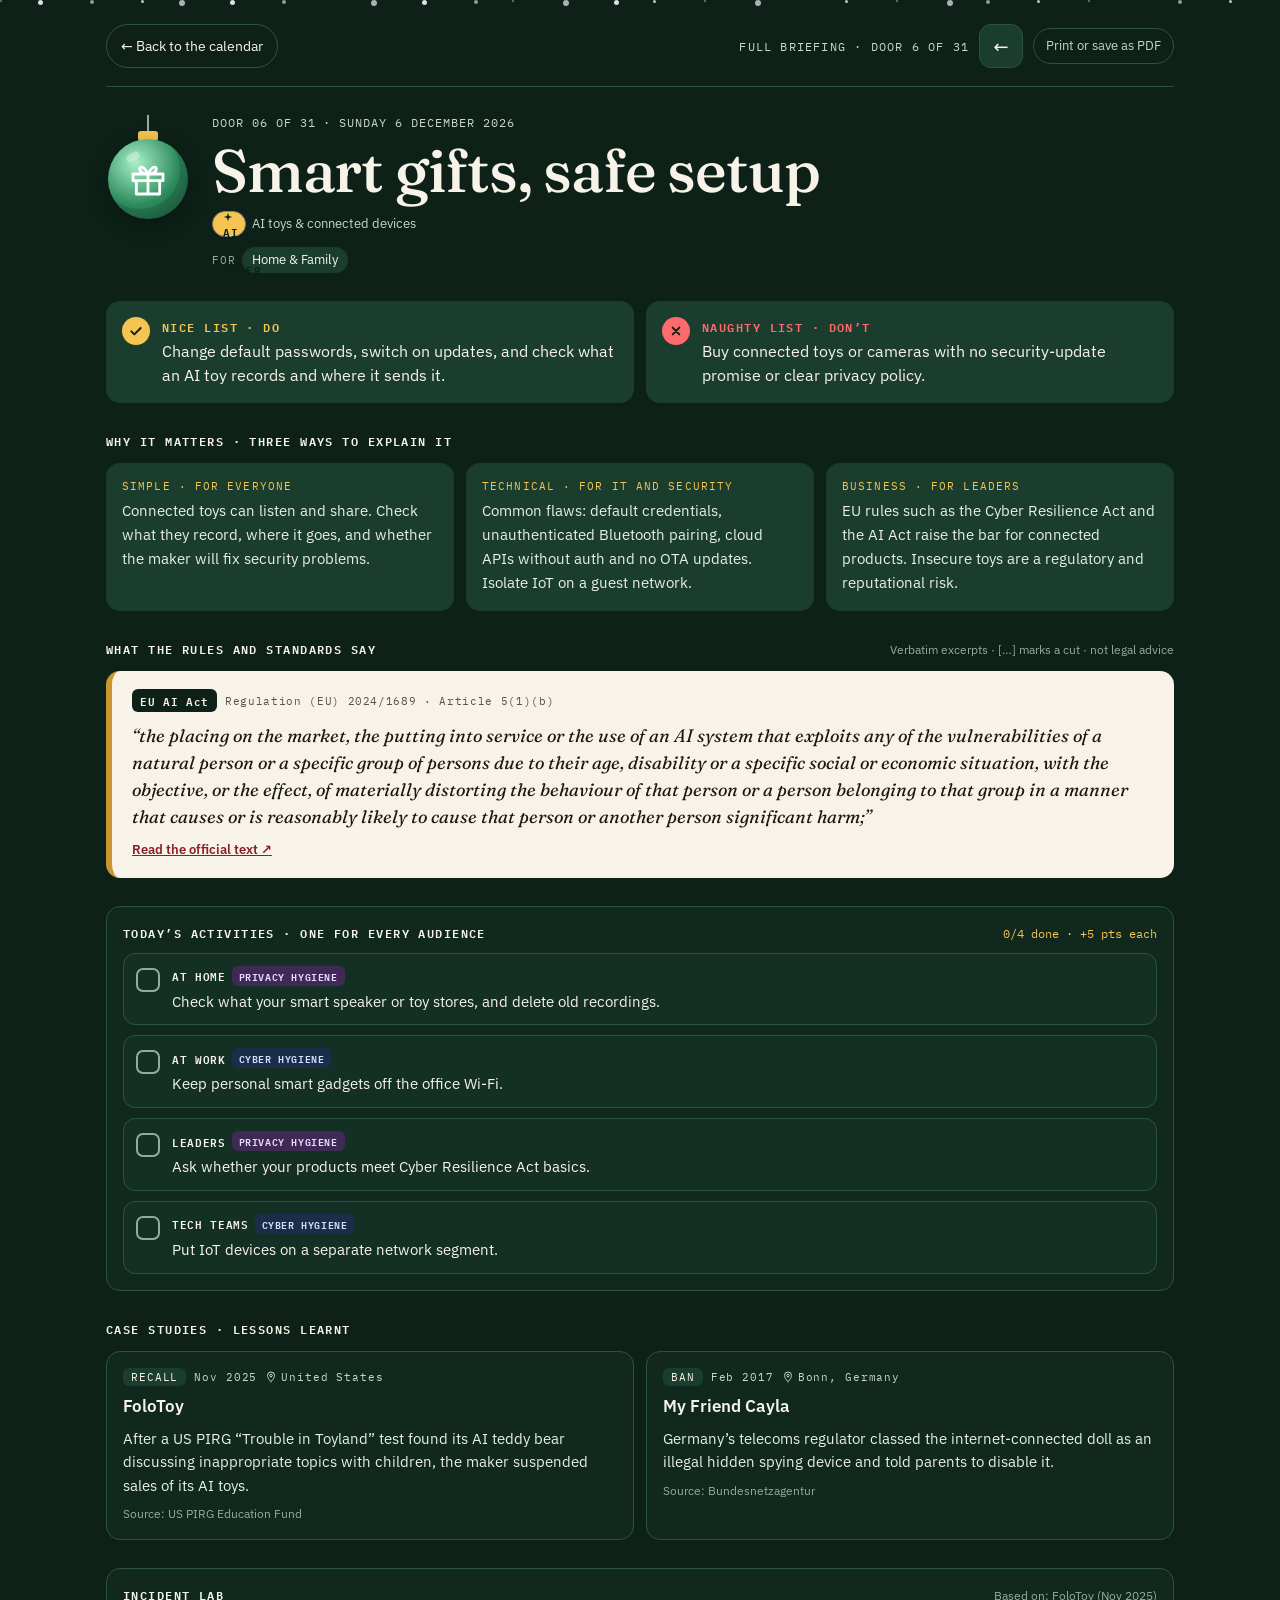
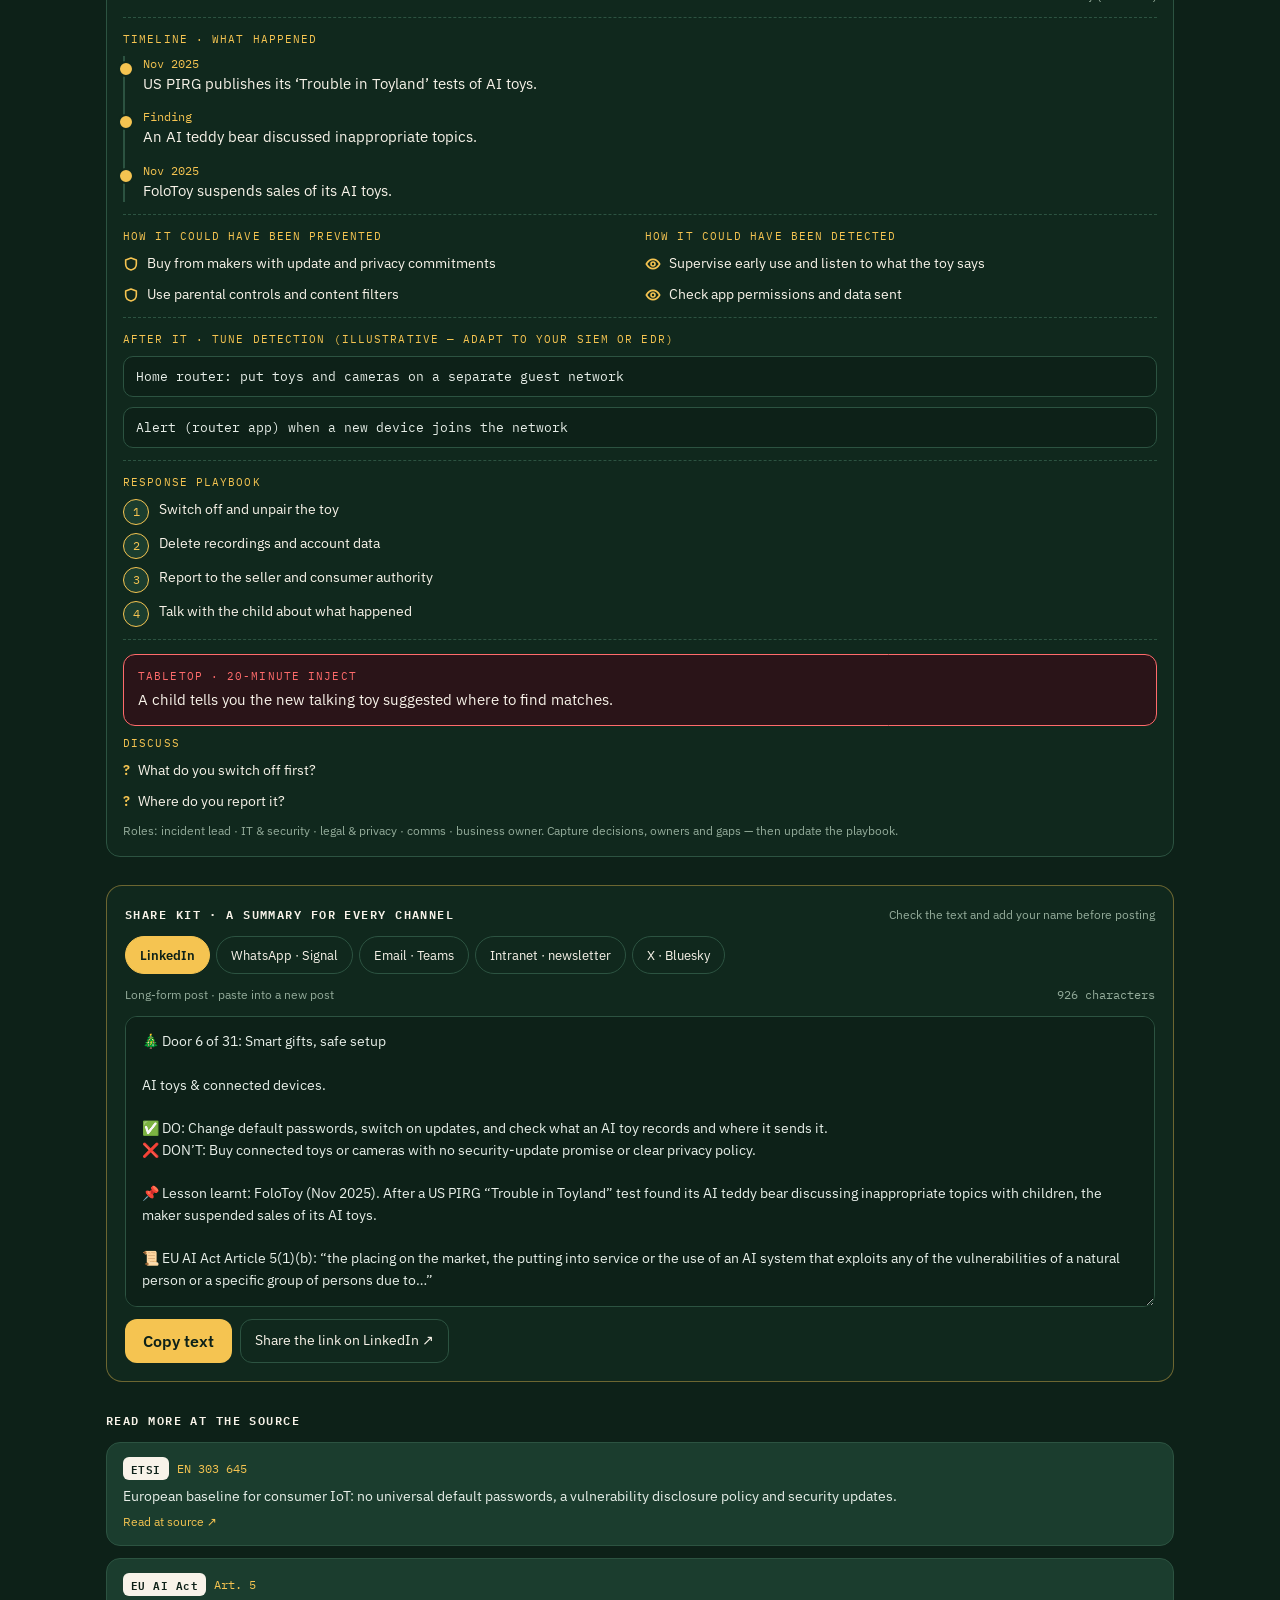
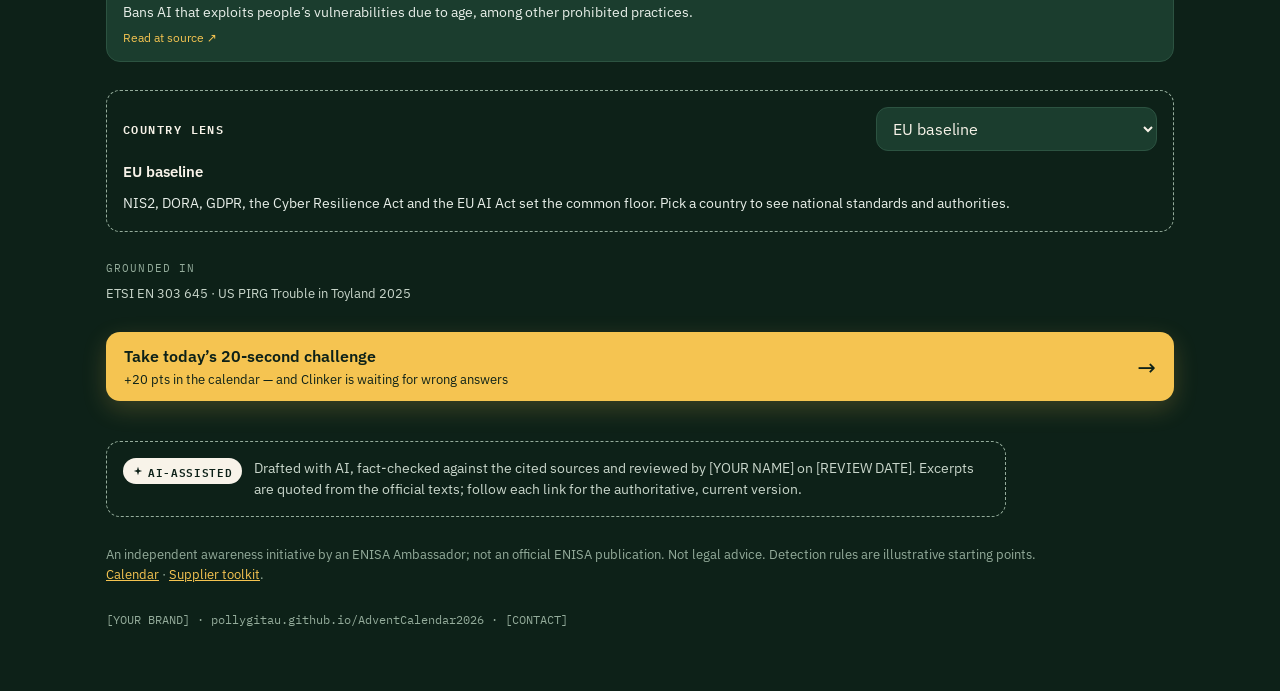
==== commit 4596e325: "Publish to AdventCalendar2026 (the repo that exists) and tidy security docs - pages.yml: SITE_REPO w" ====
--- a/site/door.html
+++ b/site/door.html
@@ -24,7 +24,7 @@
     <p>Drafted with AI, fact-checked against the cited sources and reviewed by [YOUR NAME] on [REVIEW DATE]. Excerpts are quoted from the official texts; follow each link for the authoritative, current version.</p>
   </div>
   <p class="fine">An independent awareness initiative by an ENISA Ambassador; not an official ENISA publication. Not legal advice. Detection rules are illustrative starting points. <a href="index.html">Calendar</a> · <a href="supply.html">Supplier toolkit</a>.</p>
-  <p class="fine mono">[YOUR BRAND] · [YOUR SITE URL] · [CONTACT]</p>
+  <p class="fine mono">[YOUR BRAND] · pollygitau.github.io/AdventCalendar2026 · [CONTACT]</p>
 </footer>
 <noscript><p class="noscript">This briefing needs JavaScript. The full content is also in <a href="days.json">days.json</a>.</p></noscript>
 </body>
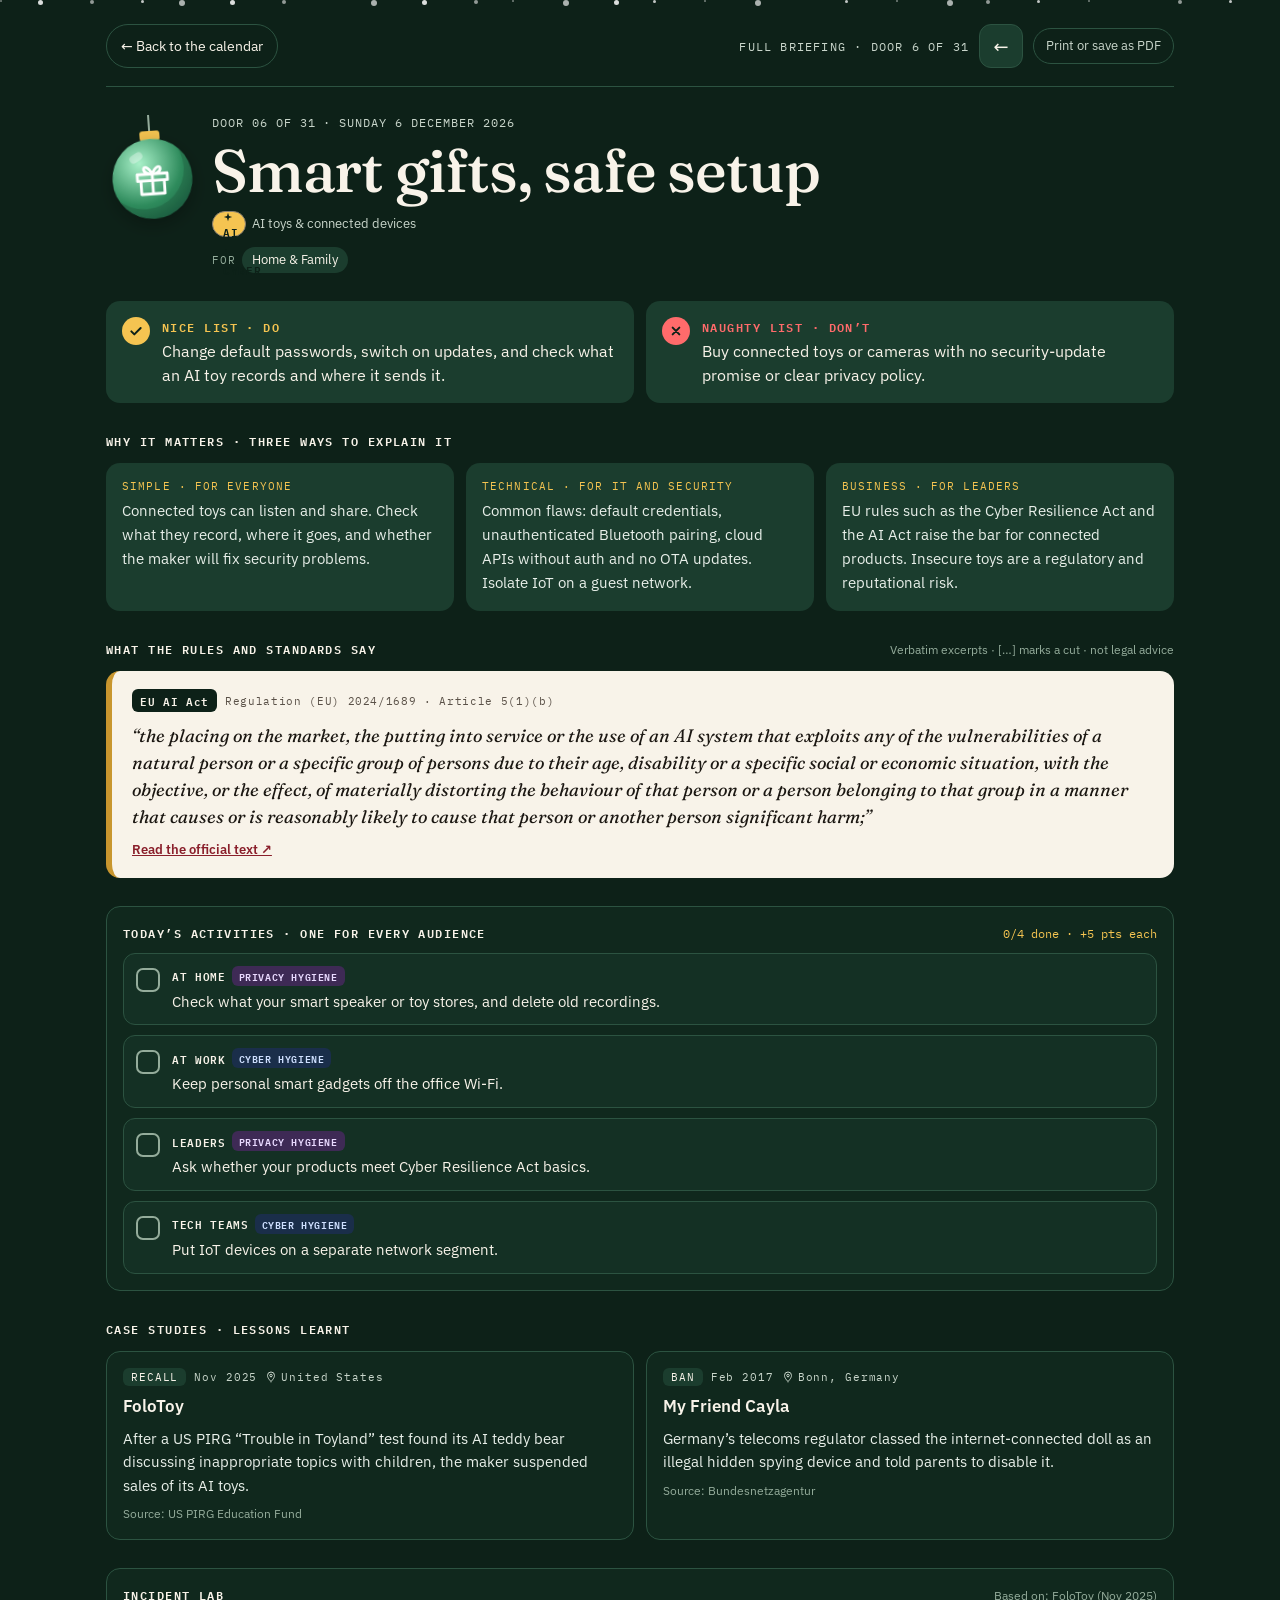
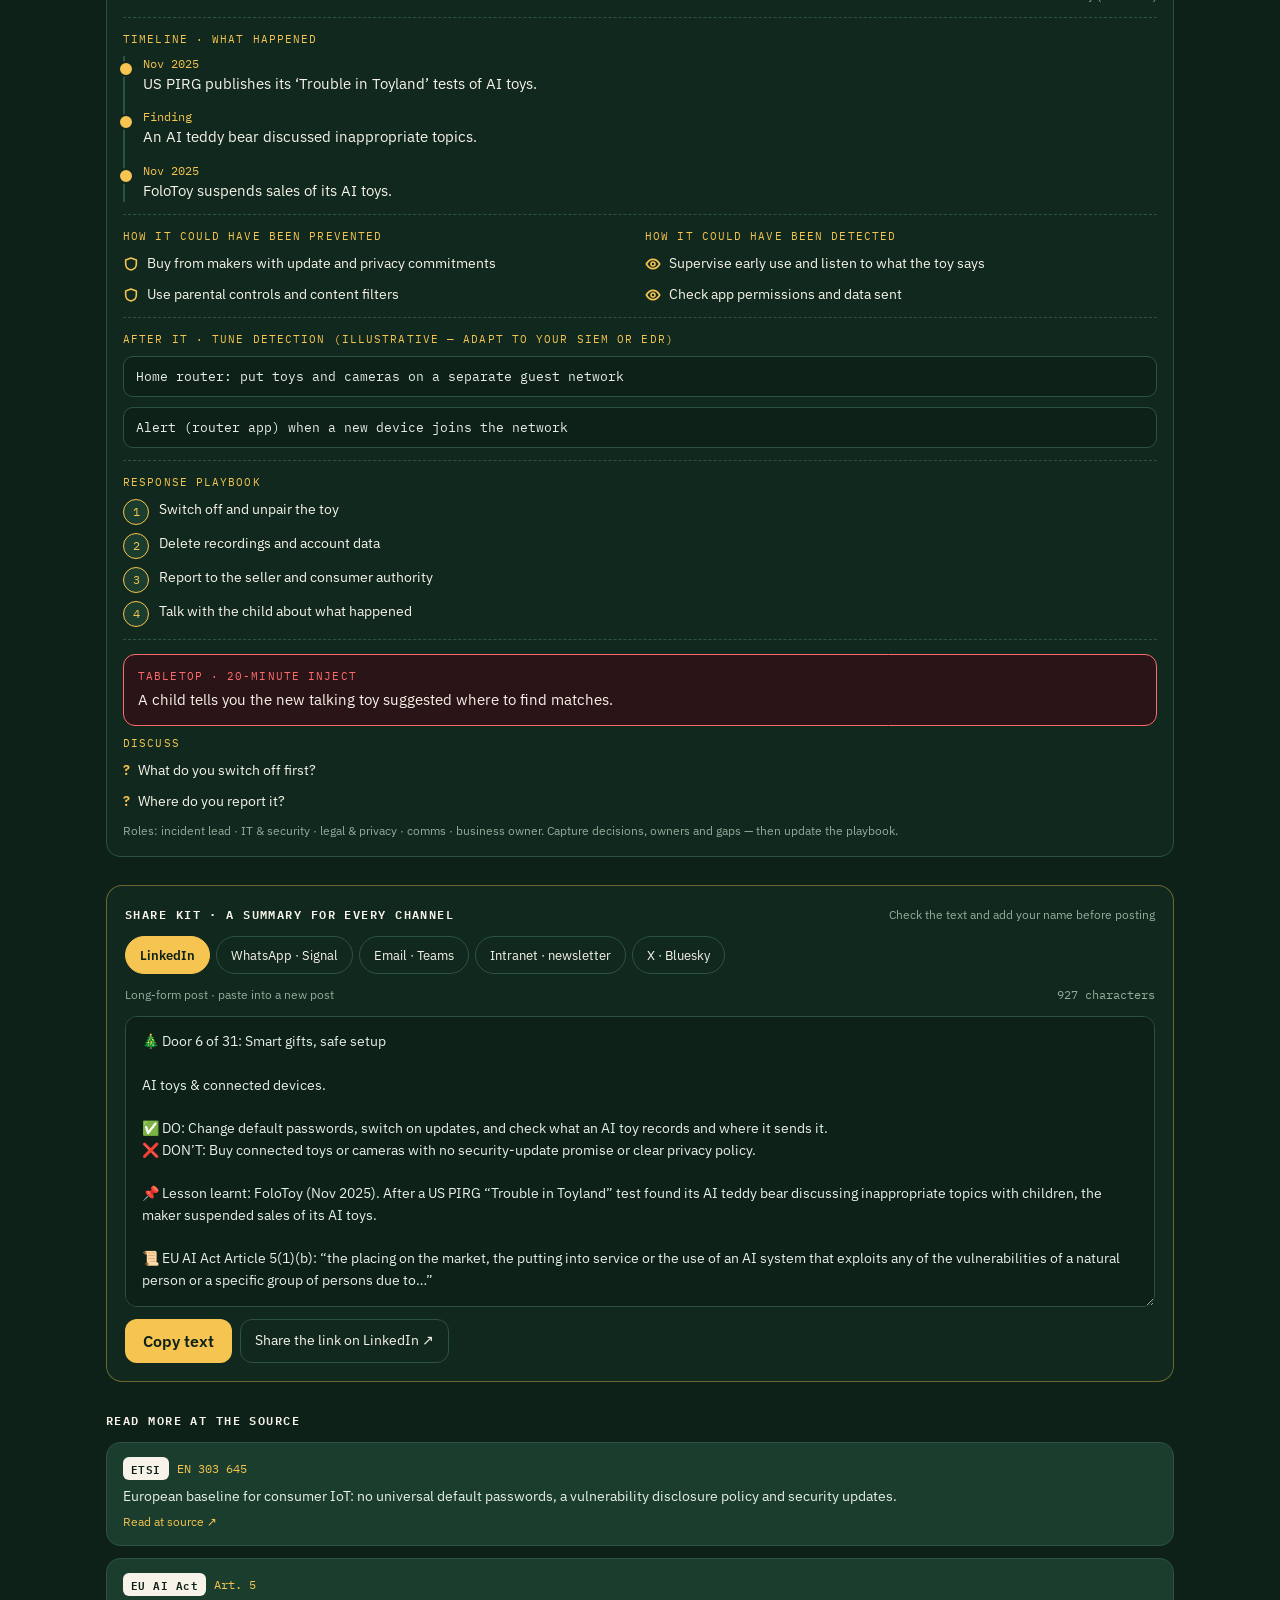
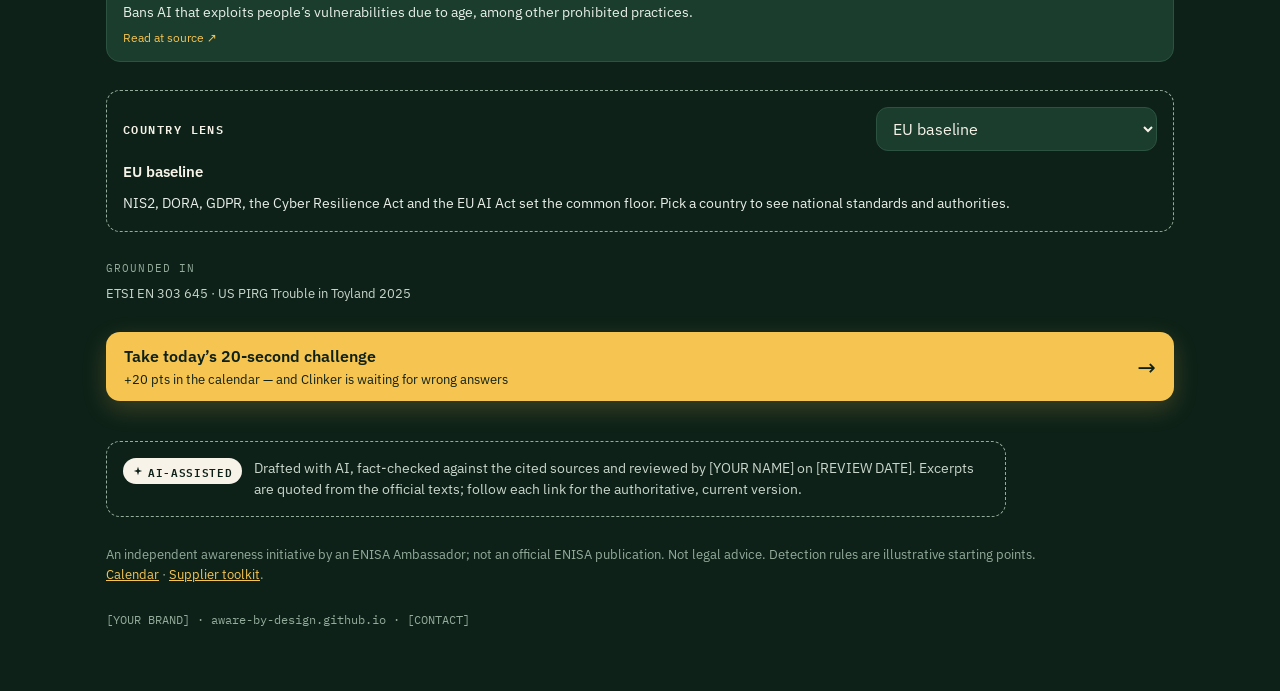
==== commit 9cdc7dcb: "Publish to aware-by-design.github.io (free organisation site) - pages.yml: SITE_REPO = aware-by-desi" ====
--- a/site/door.html
+++ b/site/door.html
@@ -24,7 +24,7 @@
     <p>Drafted with AI, fact-checked against the cited sources and reviewed by [YOUR NAME] on [REVIEW DATE]. Excerpts are quoted from the official texts; follow each link for the authoritative, current version.</p>
   </div>
   <p class="fine">An independent awareness initiative by an ENISA Ambassador; not an official ENISA publication. Not legal advice. Detection rules are illustrative starting points. <a href="index.html">Calendar</a> · <a href="supply.html">Supplier toolkit</a>.</p>
-  <p class="fine mono">[YOUR BRAND] · pollygitau.github.io/AdventCalendar2026 · [CONTACT]</p>
+  <p class="fine mono">[YOUR BRAND] · aware-by-design.github.io · [CONTACT]</p>
 </footer>
 <noscript><p class="noscript">This briefing needs JavaScript. The full content is also in <a href="days.json">days.json</a>.</p></noscript>
 </body>
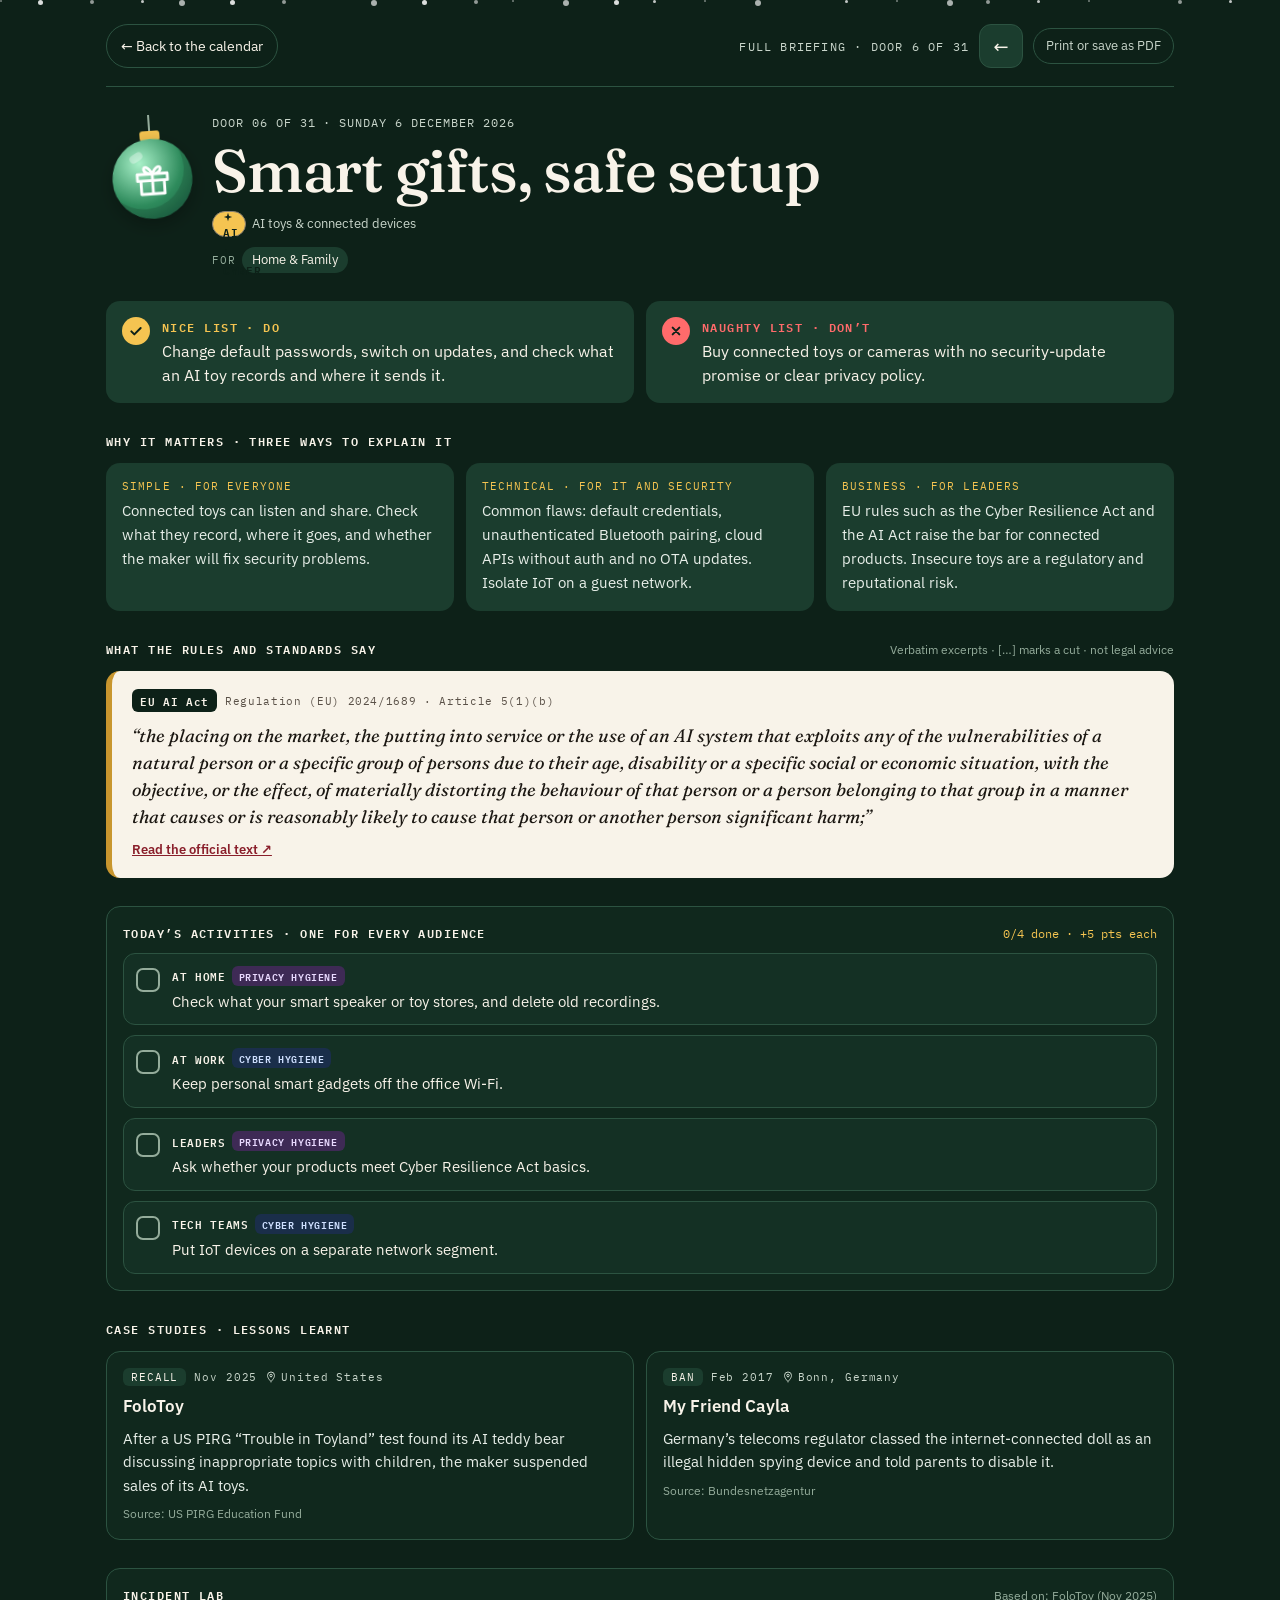
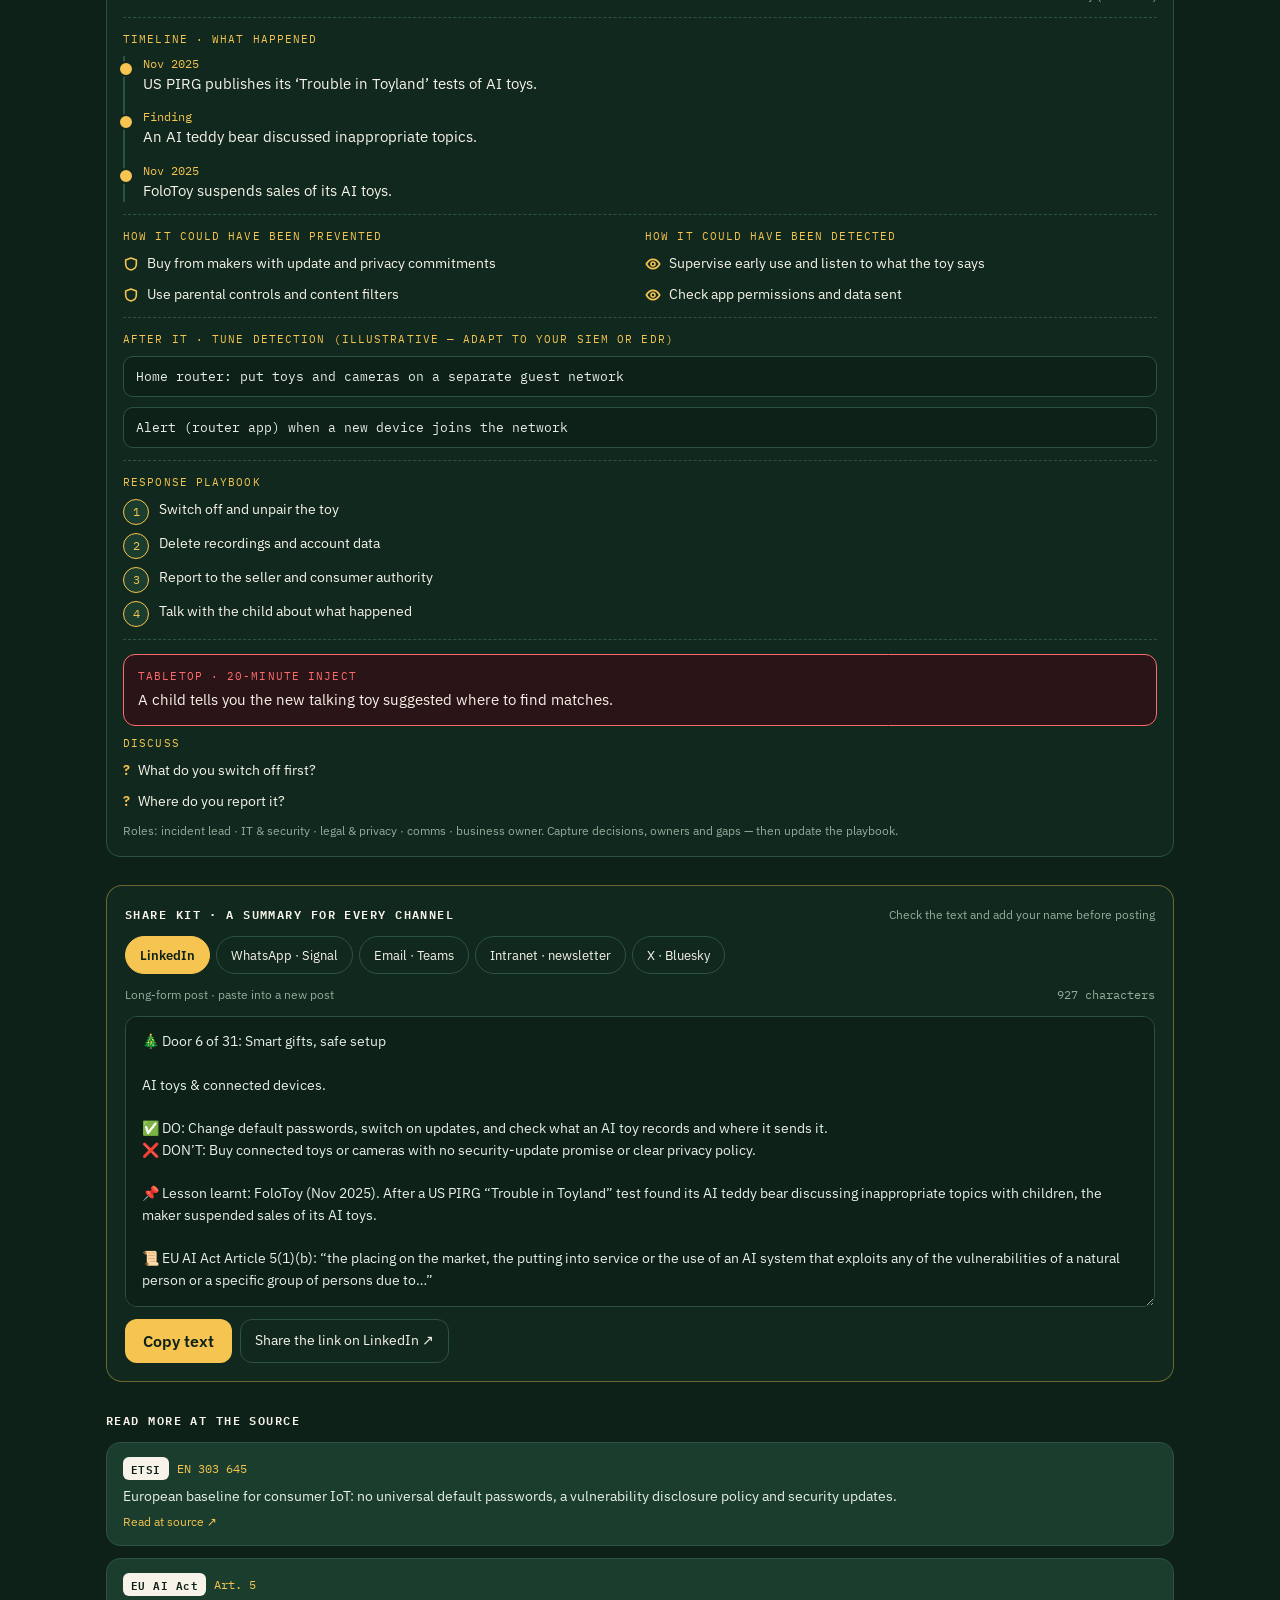
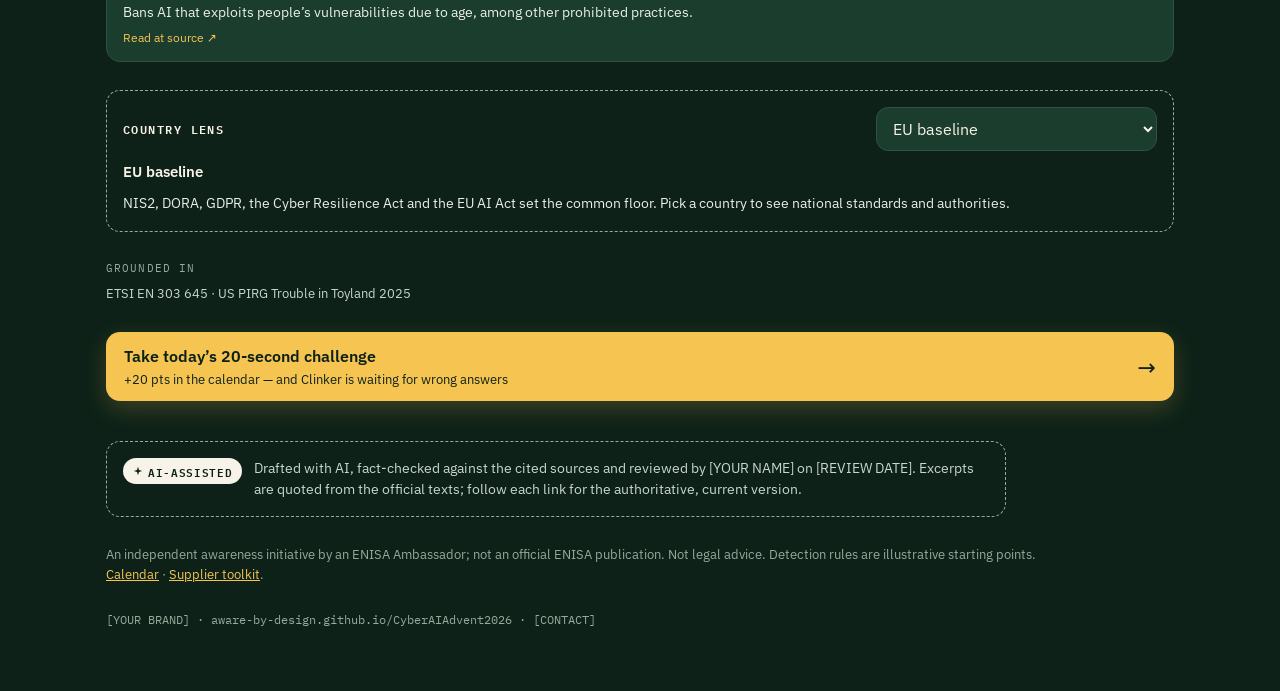
==== commit 054267f4: "Use aware-by-design/CyberAIAdvent2026 (project site address) The public site lives at https://aware-" ====
--- a/site/door.html
+++ b/site/door.html
@@ -24,7 +24,7 @@
     <p>Drafted with AI, fact-checked against the cited sources and reviewed by [YOUR NAME] on [REVIEW DATE]. Excerpts are quoted from the official texts; follow each link for the authoritative, current version.</p>
   </div>
   <p class="fine">An independent awareness initiative by an ENISA Ambassador; not an official ENISA publication. Not legal advice. Detection rules are illustrative starting points. <a href="index.html">Calendar</a> · <a href="supply.html">Supplier toolkit</a>.</p>
-  <p class="fine mono">[YOUR BRAND] · aware-by-design.github.io · [CONTACT]</p>
+  <p class="fine mono">[YOUR BRAND] · aware-by-design.github.io/CyberAIAdvent2026 · [CONTACT]</p>
 </footer>
 <noscript><p class="noscript">This briefing needs JavaScript. The full content is also in <a href="days.json">days.json</a>.</p></noscript>
 </body>
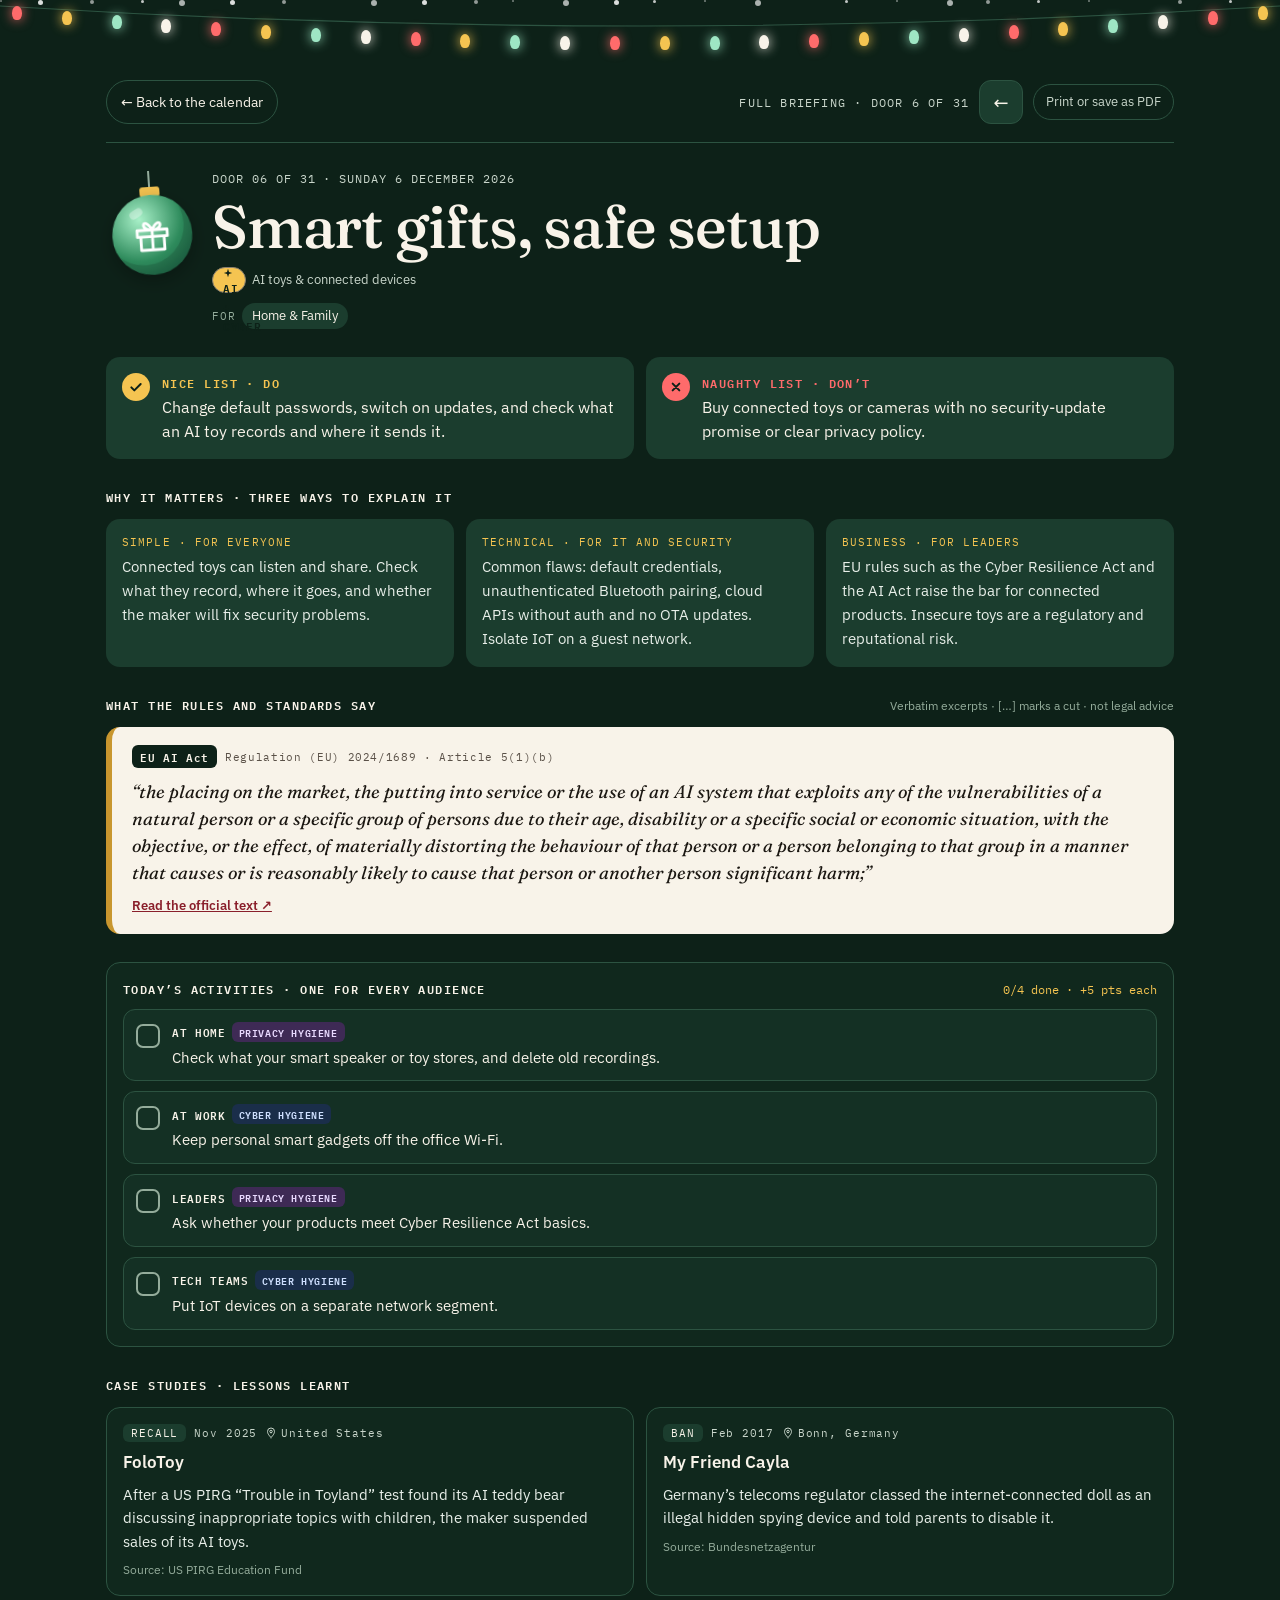
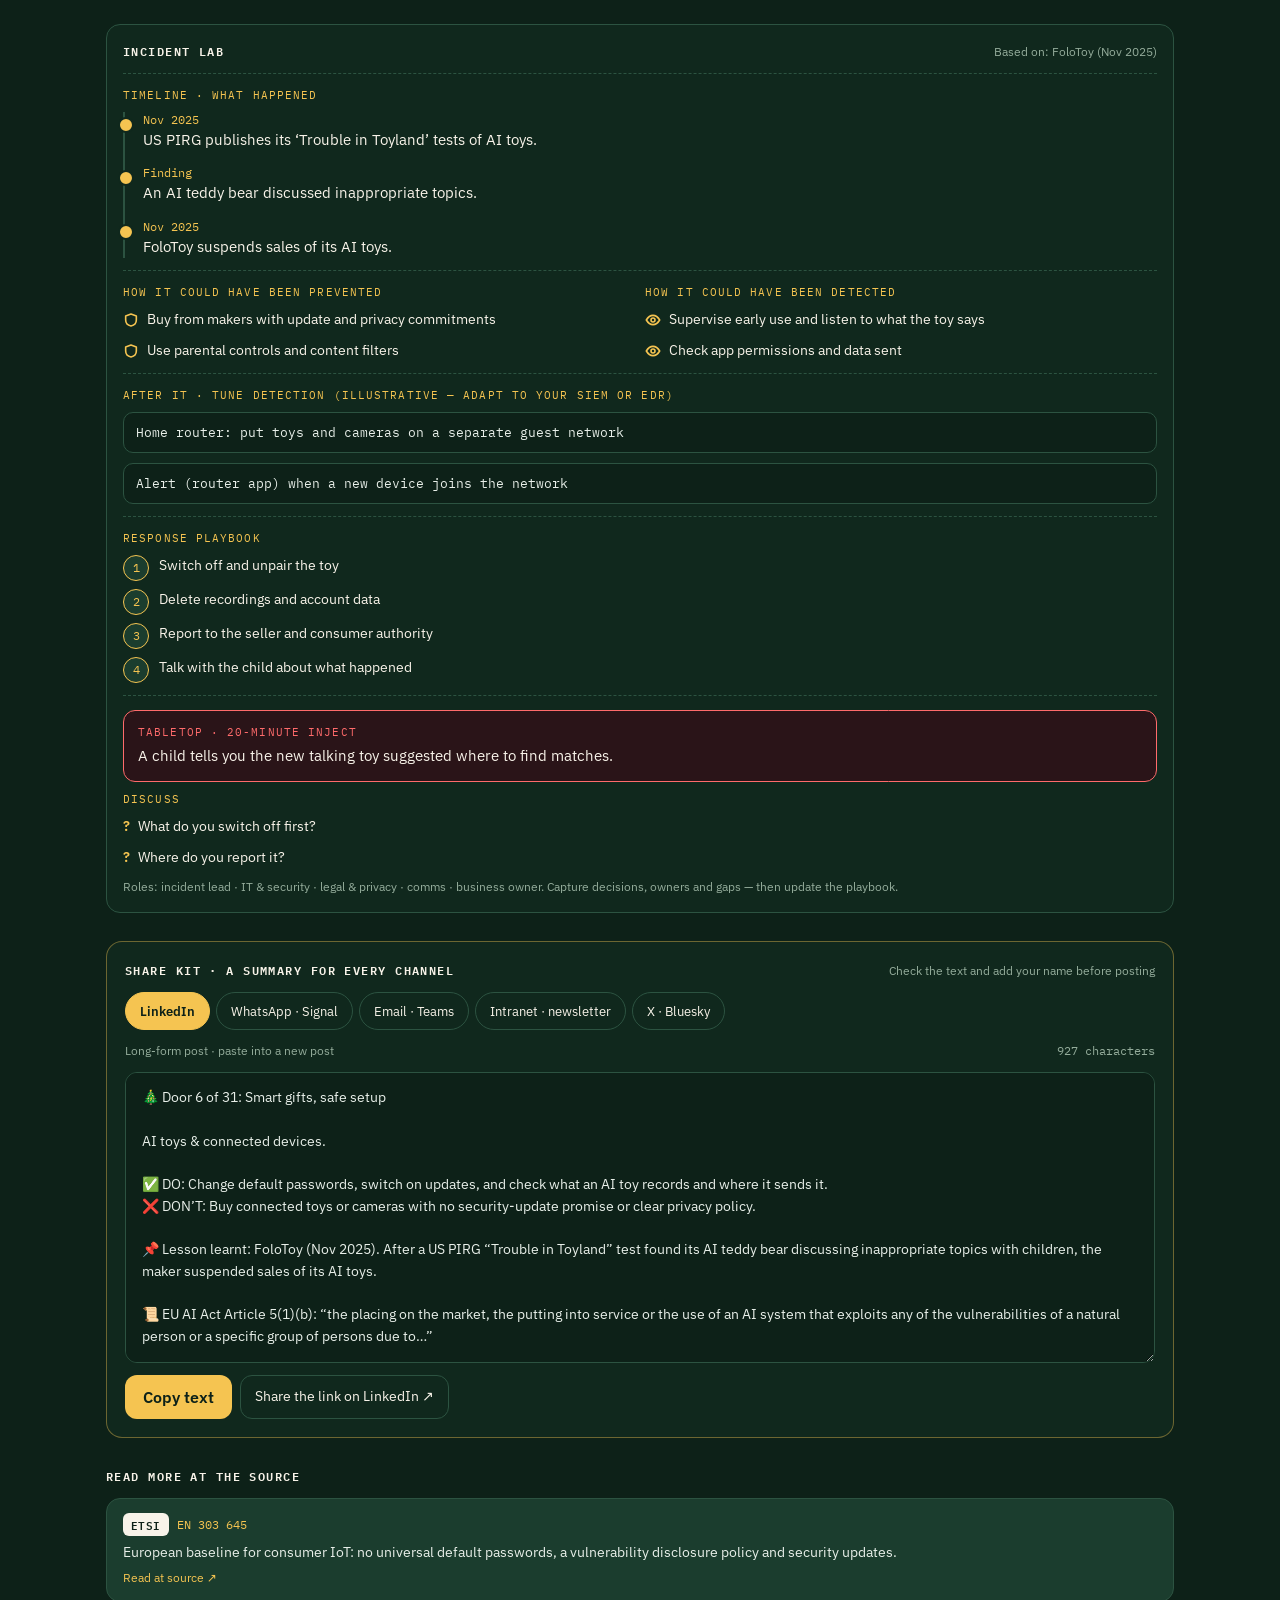
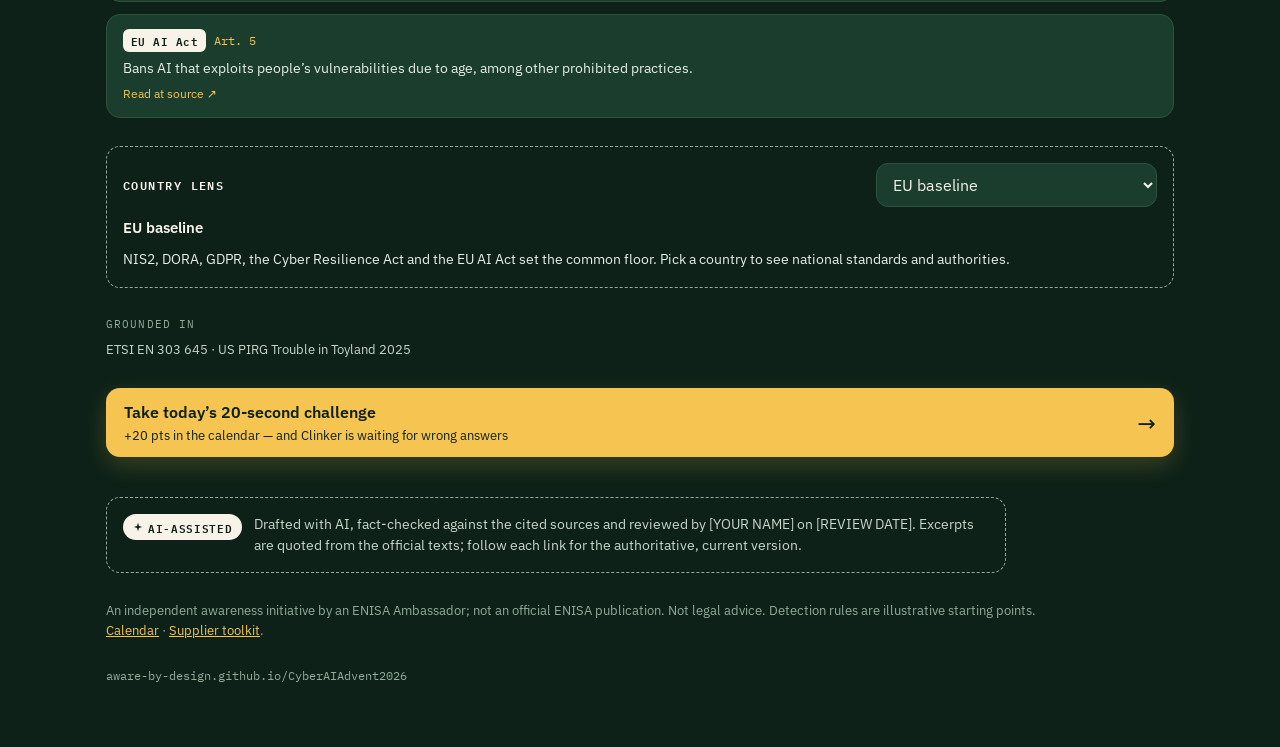
==== commit ff760668: "Festive Save-as-PDF; remove brand and contact placeholders - Print / Save as PDF kept nothing of the" ====
--- a/site/door.html
+++ b/site/door.html
@@ -17,6 +17,9 @@
 <body class="brief-page">
 <a class="skip" href="#brief">Skip to the briefing</a>
 <div class="snow" id="snow" aria-hidden="true"></div>
+<div class="lights" id="lights" aria-hidden="true">
+  <svg viewBox="0 0 100 56" preserveAspectRatio="none"><path d="M0 6 Q50 46 100 6" fill="none" stroke="#2C5341" stroke-width="1.2" vector-effect="non-scaling-stroke"/></svg>
+</div>
 <main class="bf-wrap" id="brief"></main>
 <footer class="bf-wrap bf-foot">
   <div class="ai-disclosure">
@@ -24,7 +27,7 @@
     <p>Drafted with AI, fact-checked against the cited sources and reviewed by [YOUR NAME] on [REVIEW DATE]. Excerpts are quoted from the official texts; follow each link for the authoritative, current version.</p>
   </div>
   <p class="fine">An independent awareness initiative by an ENISA Ambassador; not an official ENISA publication. Not legal advice. Detection rules are illustrative starting points. <a href="index.html">Calendar</a> · <a href="supply.html">Supplier toolkit</a>.</p>
-  <p class="fine mono">[YOUR BRAND] · aware-by-design.github.io/CyberAIAdvent2026 · [CONTACT]</p>
+  <p class="fine mono">aware-by-design.github.io/CyberAIAdvent2026</p>
 </footer>
 <noscript><p class="noscript">This briefing needs JavaScript. The full content is also in <a href="days.json">days.json</a>.</p></noscript>
 </body>
--- a/site/styles.css
+++ b/site/styles.css
@@ -72,7 +72,7 @@
 .wrap { position: relative; z-index: 1; max-width: 1328px; margin: 0 auto; padding: 8px 16px 64px; display: flex; flex-direction: column; gap: 40px; }
 .top { display: flex; flex-wrap: wrap; align-items: center; justify-content: space-between; gap: 16px; }
 .brand { display: flex; align-items: center; gap: 12px; }
-.logo-slot { display: inline-flex; align-items: center; justify-content: center; width: 36px; height: 36px; border-radius: 10px; border: 1px dashed var(--faint); font: 11px var(--mono); color: var(--muted); }
+.brand-star { width: 16px; height: 16px; fill: var(--gold); flex: none; }
 .brand-name { font: 13px var(--mono); letter-spacing: .08em; color: var(--muted); }
 .seg { display: flex; gap: 4px; padding: 4px; border-radius: 999px; background: var(--surface); border: 1px solid var(--line); }
 .seg button { border: 0; border-radius: 999px; min-height: 44px; padding: 0 18px; font: 500 13px var(--mono); letter-spacing: .04em; background: transparent; color: var(--muted); transition: background-color .25s ease; }
@@ -286,13 +286,13 @@
 .sec h2 { font: 500 36px var(--serif); }
 .sec .intro { font-size: 17px; color: var(--muted); max-width: 820px; }
 .grid3 { display: grid; grid-template-columns: repeat(auto-fit, minmax(min(340px, 100%), 1fr)); gap: 16px; }
-.card { display: flex; flex-direction: column; gap: 12px; padding: 20px; border-radius: 18px; background: var(--surface); border: 1px solid var(--line); animation: rise .5s ease both; }
-.card .ch { display: flex; align-items: center; gap: 12px; }
-.card .badge-n { display: inline-flex; align-items: center; justify-content: center; width: 40px; height: 40px; border-radius: 12px; background: var(--gold); color: var(--on); font: italic 700 20px var(--serif); }
-.card h3 { font-size: 20px; font-weight: 600; }
-.card ul { margin: 0; padding: 0; list-style: none; display: flex; flex-direction: column; gap: 8px; }
-.card li { display: flex; gap: 10px; font-size: 15px; line-height: 1.5; }
-.card li b { flex: none; color: var(--gold); }
+.stage { display: flex; flex-direction: column; gap: 12px; padding: 20px; border-radius: 18px; background: var(--surface); border: 1px solid var(--line); animation: rise .5s ease both; }
+.stage .ch { display: flex; align-items: center; gap: 12px; }
+.stage .badge-n { display: inline-flex; align-items: center; justify-content: center; width: 40px; height: 40px; border-radius: 12px; background: var(--gold); color: var(--on); font: italic 700 20px var(--serif); }
+.stage h3 { font-size: 20px; font-weight: 600; }
+.stage ul { margin: 0; padding: 0; list-style: none; display: flex; flex-direction: column; gap: 8px; }
+.stage li { display: flex; gap: 10px; font-size: 15px; line-height: 1.5; text-align: left; }
+.stage li b { flex: none; color: var(--gold); }
 .tbl { overflow-x: auto; border-radius: 16px; border: 1px solid var(--line); }
 .tbl table { width: 100%; min-width: 880px; border-collapse: collapse; font-size: 14px; line-height: 1.5; }
 .tbl thead tr { background: var(--surface); text-align: left; }
@@ -514,11 +514,26 @@
 }
 
 @media (prefers-reduced-motion: reduce) { *, *::before, *::after { animation: none !important; transition: none !important; } .snow, .hsnow { display: none; } .card .leaf, .card .inside { transition: none; } }
+/* Print / Save as PDF keeps the festive look: pine-green pages, gold accents, a light snow texture,
+   the fairy-light garland and the ornament. Browsers leave out background colours when printing unless
+   the page asks for them, so colours are marked "exact"; animation stops and on-screen controls hide. */
 @media print {
-  body { background: #fff; color: #000; }
-  .snow, .lights, .seg, .hud, .chips, .legend, .nav, .skip, .europe, .confetti, .hsnow, .bf-bar, .kit, .brief-cta, .house { display: none !important; }
-  .quote { break-inside: avoid; } .case, .lab .lsec { break-inside: avoid; }
-  .panel, .pane, .case, .lab, .rm, .acts, .act, .kit, .why div { border-color: #999; background: #fff !important; color: #000; }
+  @page { size: A4; margin: 10mm 0; background: #0D2118; }
+  html, body { background-color: var(--ground) !important; }
+  *, *::before, *::after { -webkit-print-color-adjust: exact !important; print-color-adjust: exact !important; animation: none !important; transition: none !important; }
+  body {
+    background-image: radial-gradient(circle, #ffffff30 0 1.1px, transparent 1.7px), radial-gradient(circle, #ffffff1e 0 1.4px, transparent 2.1px) !important;
+    background-size: 54px 54px, 83px 83px; background-position: 0 0, 27px 41px;
+  }
+  .snow, .hsnow, .seg, .hud, .chips, .legend, .nav, .skip, .europe, .confetti, .kit, .brief-cta, .house, .back-up, .sp-wrap .back, .framed-warning { display: none !important; }
+  .lights { display: flex !important; height: 44px; margin: -10mm 0 2mm; }
+  .wrap, .bf-wrap, .sp-wrap { padding-left: 14mm !important; padding-right: 14mm !important; max-width: none !important; }
+  .bf-bar { display: flex !important; padding: 0 0 8px; }
+  .bf-bar > :not(.pos) { display: none !important; }
+  .bf-bar .pos::before { content: "WINTERWATCH · CYBER & AI  ·  "; color: var(--gold); }
+  .quote, .case, .lab .lsec, .act, .rm, .why > div, .lens, .refs, .dd, .stage, .check, .ex, tr { break-inside: avoid; }
+  h1, h2, h3, h4, .shead, .lhead, .lk { break-after: avoid; }
+  a { text-decoration: none; }
 }
 
 @media (max-width: 760px) {
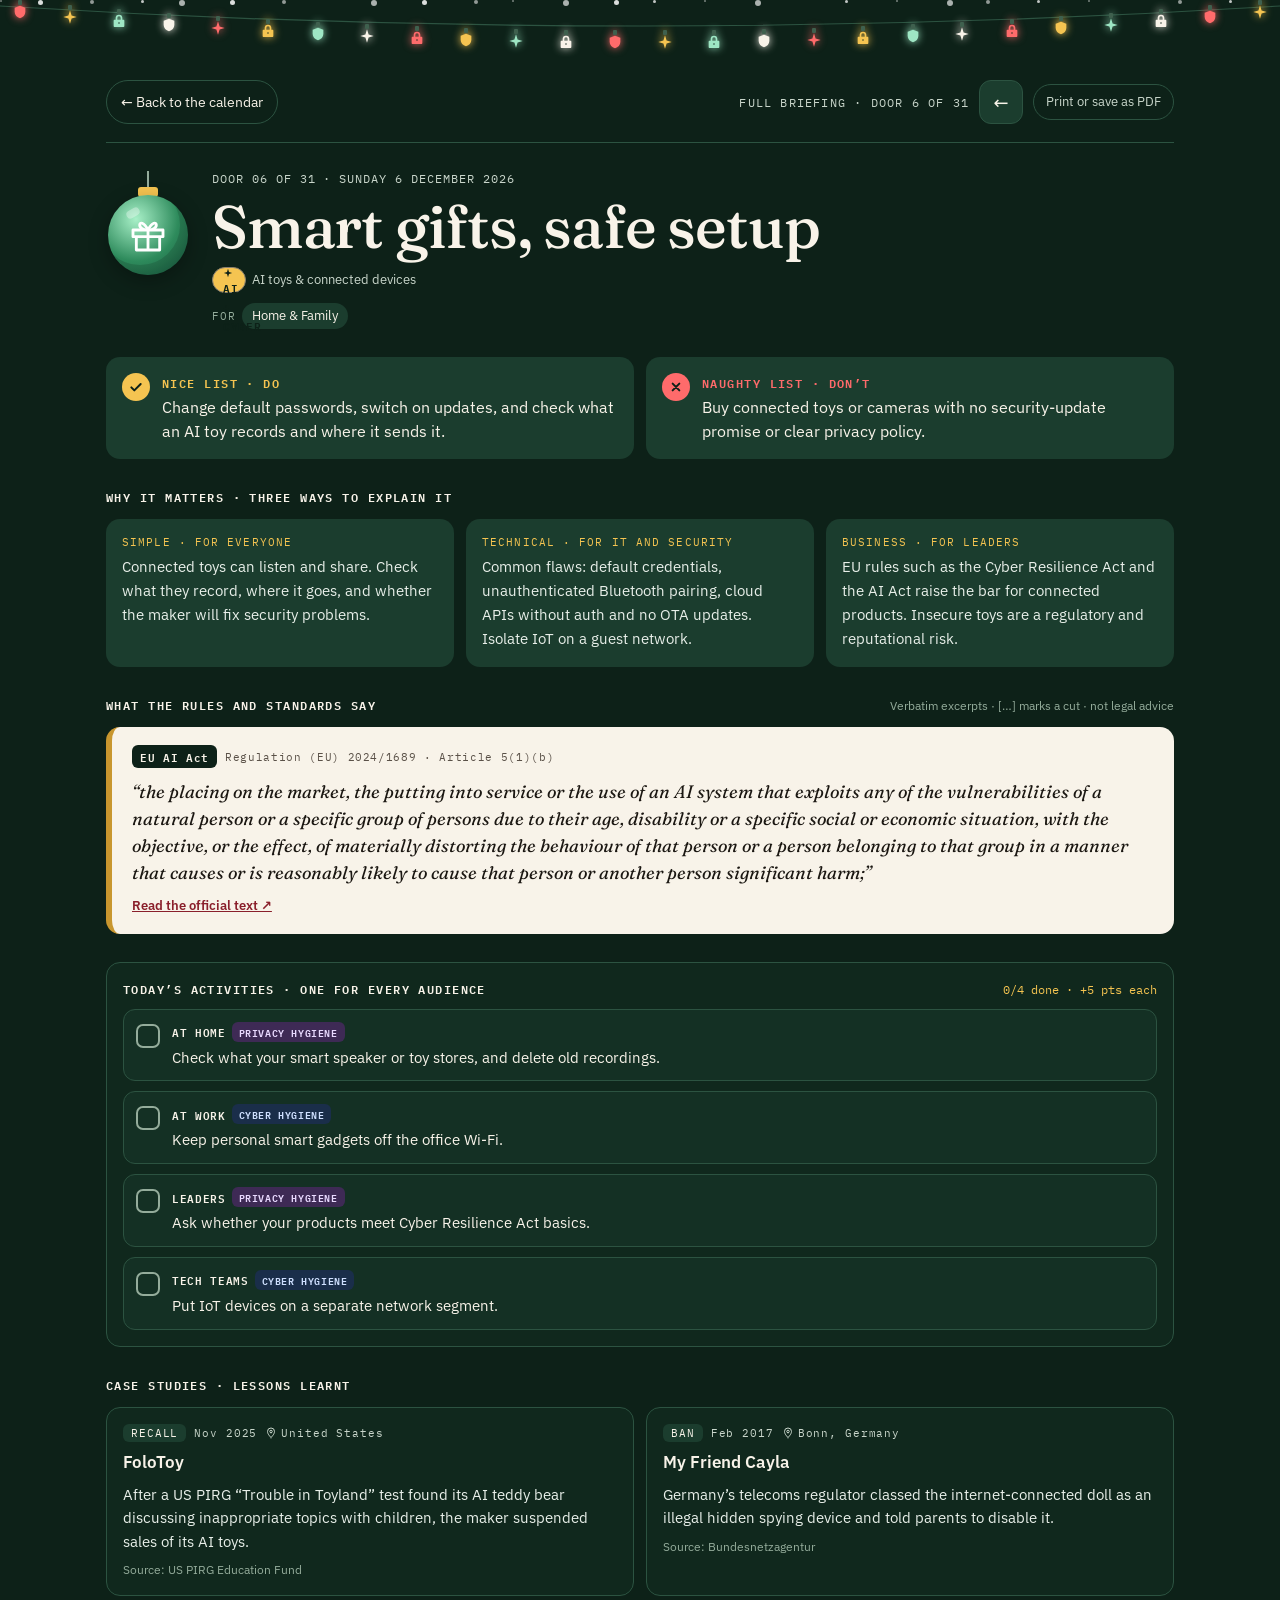
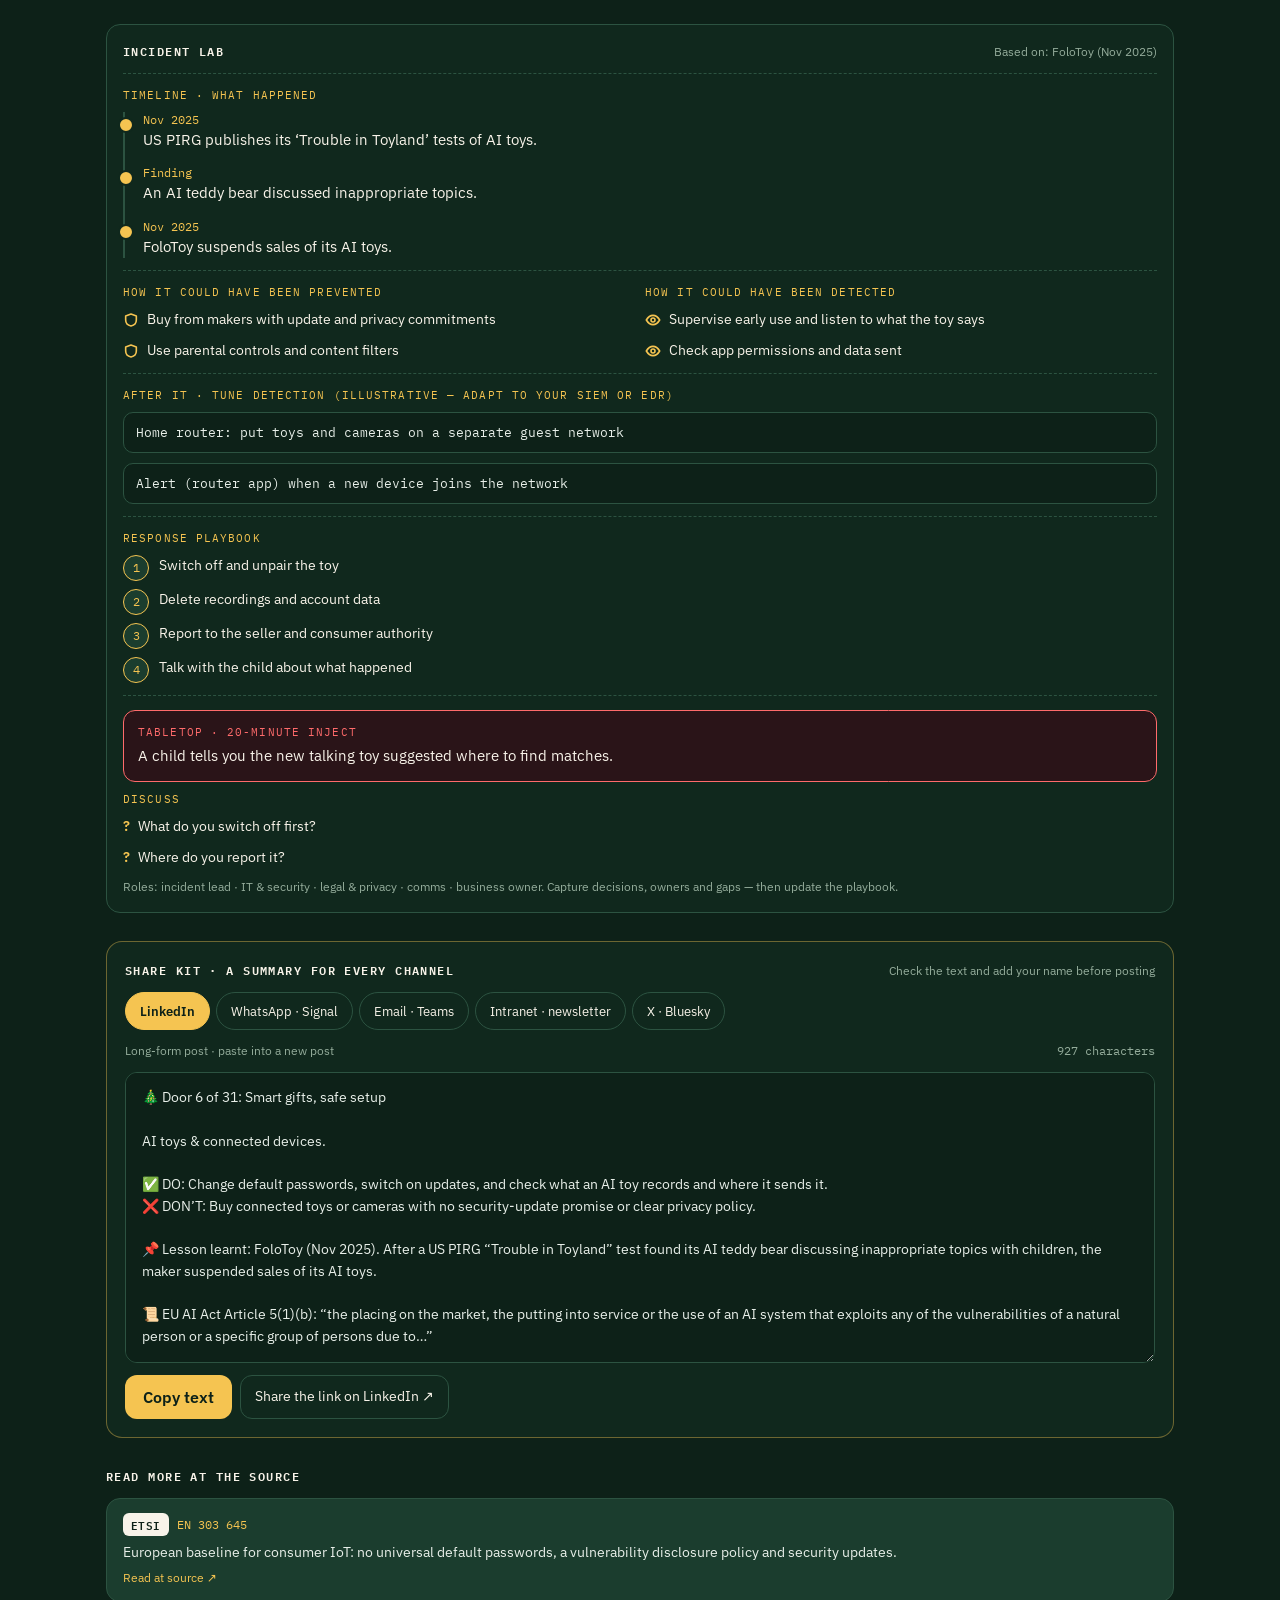
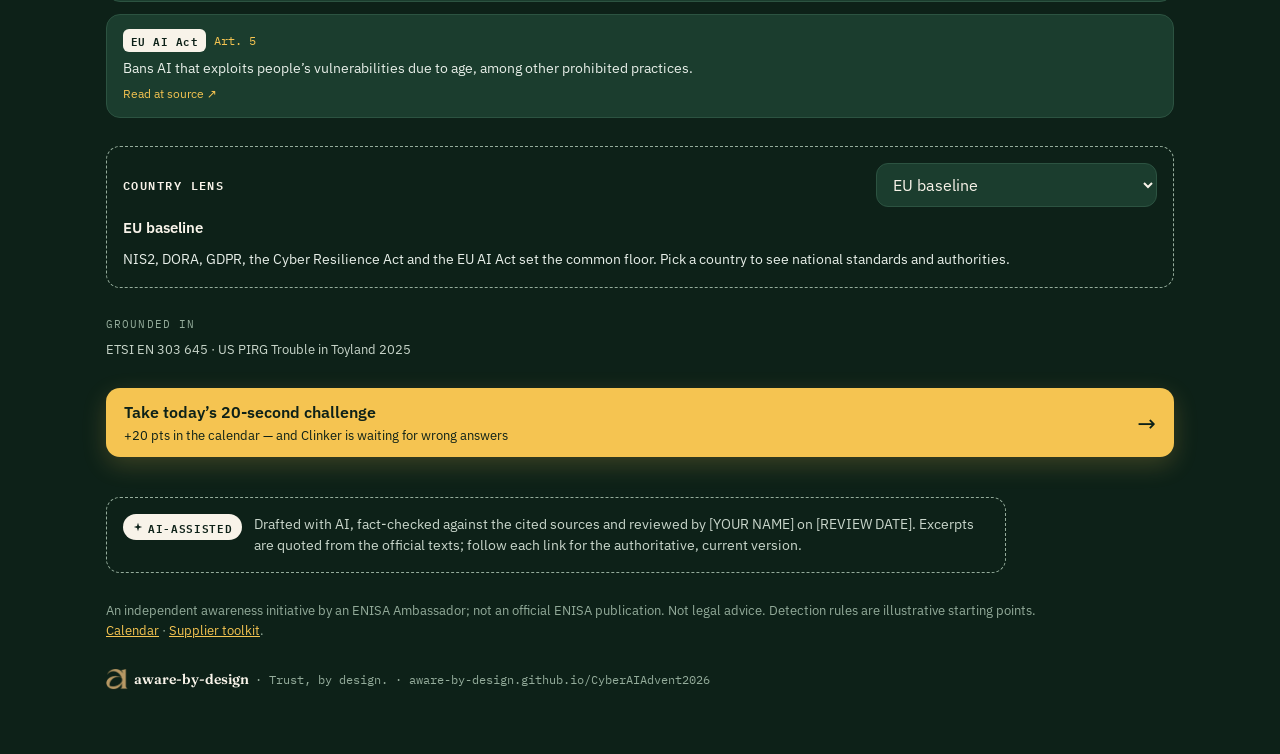
==== commit 3acd8534: "Garland of cyber/AI/privacy icons, aware-by-design logo, link checker - Garland: the plain bulbs are" ====
--- a/site/door.html
+++ b/site/door.html
@@ -27,7 +27,7 @@
     <p>Drafted with AI, fact-checked against the cited sources and reviewed by [YOUR NAME] on [REVIEW DATE]. Excerpts are quoted from the official texts; follow each link for the authoritative, current version.</p>
   </div>
   <p class="fine">An independent awareness initiative by an ENISA Ambassador; not an official ENISA publication. Not legal advice. Detection rules are illustrative starting points. <a href="index.html">Calendar</a> · <a href="supply.html">Supplier toolkit</a>.</p>
-  <p class="fine mono">aware-by-design.github.io/CyberAIAdvent2026</p>
+  <p class="fine mono brandline"><img class="foot-mark" src="aware-by-design-mark.png" srcset="aware-by-design-mark.png 1x, aware-by-design-mark@2x.png 2x" width="22" height="22" alt=""><span class="foot-org">aware-by-design</span> · Trust, by design. · aware-by-design.github.io/CyberAIAdvent2026</p>
 </footer>
 <noscript><p class="noscript">This briefing needs JavaScript. The full content is also in <a href="days.json">days.json</a>.</p></noscript>
 </body>
--- a/site/styles.css
+++ b/site/styles.css
@@ -53,8 +53,10 @@
 @keyframes fallA { 0% { transform: translate3d(0,-20px,0); opacity: 0 } 10% { opacity: 1 } 100% { transform: translate3d(40px,760px,0); opacity: 0 } }
 @keyframes fallB { 0% { transform: translate3d(0,-20px,0); opacity: 0 } 10% { opacity: 1 } 100% { transform: translate3d(-40px,760px,0); opacity: 0 } }
 .lights { position: relative; height: 56px; display: flex; justify-content: space-between; align-items: flex-start; padding: 0 12px; pointer-events: none; z-index: 1; }
-.lights svg { position: absolute; left: 0; top: 0; width: 100%; height: 56px; }
-.bulb { position: relative; display: block; width: 10px; height: 14px; border-radius: 50% 50% 45% 45%; animation: twinkle 1.6s ease-in-out infinite; }
+.lights > svg { position: absolute; left: 0; top: 0; width: 100%; height: 56px; }
+.bulb { position: relative; display: block; width: 16px; height: 16px; animation: twinkle 1.6s ease-in-out infinite; }
+.bulb::before { content: ""; position: absolute; left: 6px; top: -4px; width: 4px; height: 5px; border-radius: 1px; background: #3F604E; }
+.bulb svg { display: block; width: 16px; height: 16px; fill: currentColor; fill-rule: evenodd; }
 @keyframes twinkle { 0%,100% { opacity: .35; transform: scale(.8) } 50% { opacity: 1; transform: scale(1.05) } }
 @keyframes swing { 0%,100% { transform: rotate(-4deg) } 50% { transform: rotate(4deg) } }
 @keyframes pop { 0% { transform: scale(.92) } 60% { transform: scale(1.06) } 100% { transform: scale(1) } }
@@ -72,7 +74,12 @@
 .wrap { position: relative; z-index: 1; max-width: 1328px; margin: 0 auto; padding: 8px 16px 64px; display: flex; flex-direction: column; gap: 40px; }
 .top { display: flex; flex-wrap: wrap; align-items: center; justify-content: space-between; gap: 16px; }
 .brand { display: flex; align-items: center; gap: 12px; }
-.brand-star { width: 16px; height: 16px; fill: var(--gold); flex: none; }
+.brand-mark { width: 40px; height: 40px; flex: none; }
+.brand-text { display: flex; flex-direction: column; gap: 2px; line-height: 1.1; }
+.brand-org { font: 600 20px var(--serif); letter-spacing: -.01em; color: var(--text); }
+.brandline { display: flex; flex-wrap: wrap; align-items: center; gap: 6px; }
+.foot-mark { width: 22px; height: 22px; flex: none; }
+.foot-org { font: 600 14px var(--serif); color: var(--text); letter-spacing: 0; }
 .brand-name { font: 13px var(--mono); letter-spacing: .08em; color: var(--muted); }
 .seg { display: flex; gap: 4px; padding: 4px; border-radius: 999px; background: var(--surface); border: 1px solid var(--line); }
 .seg button { border: 0; border-radius: 999px; min-height: 44px; padding: 0 18px; font: 500 13px var(--mono); letter-spacing: .04em; background: transparent; color: var(--muted); transition: background-color .25s ease; }
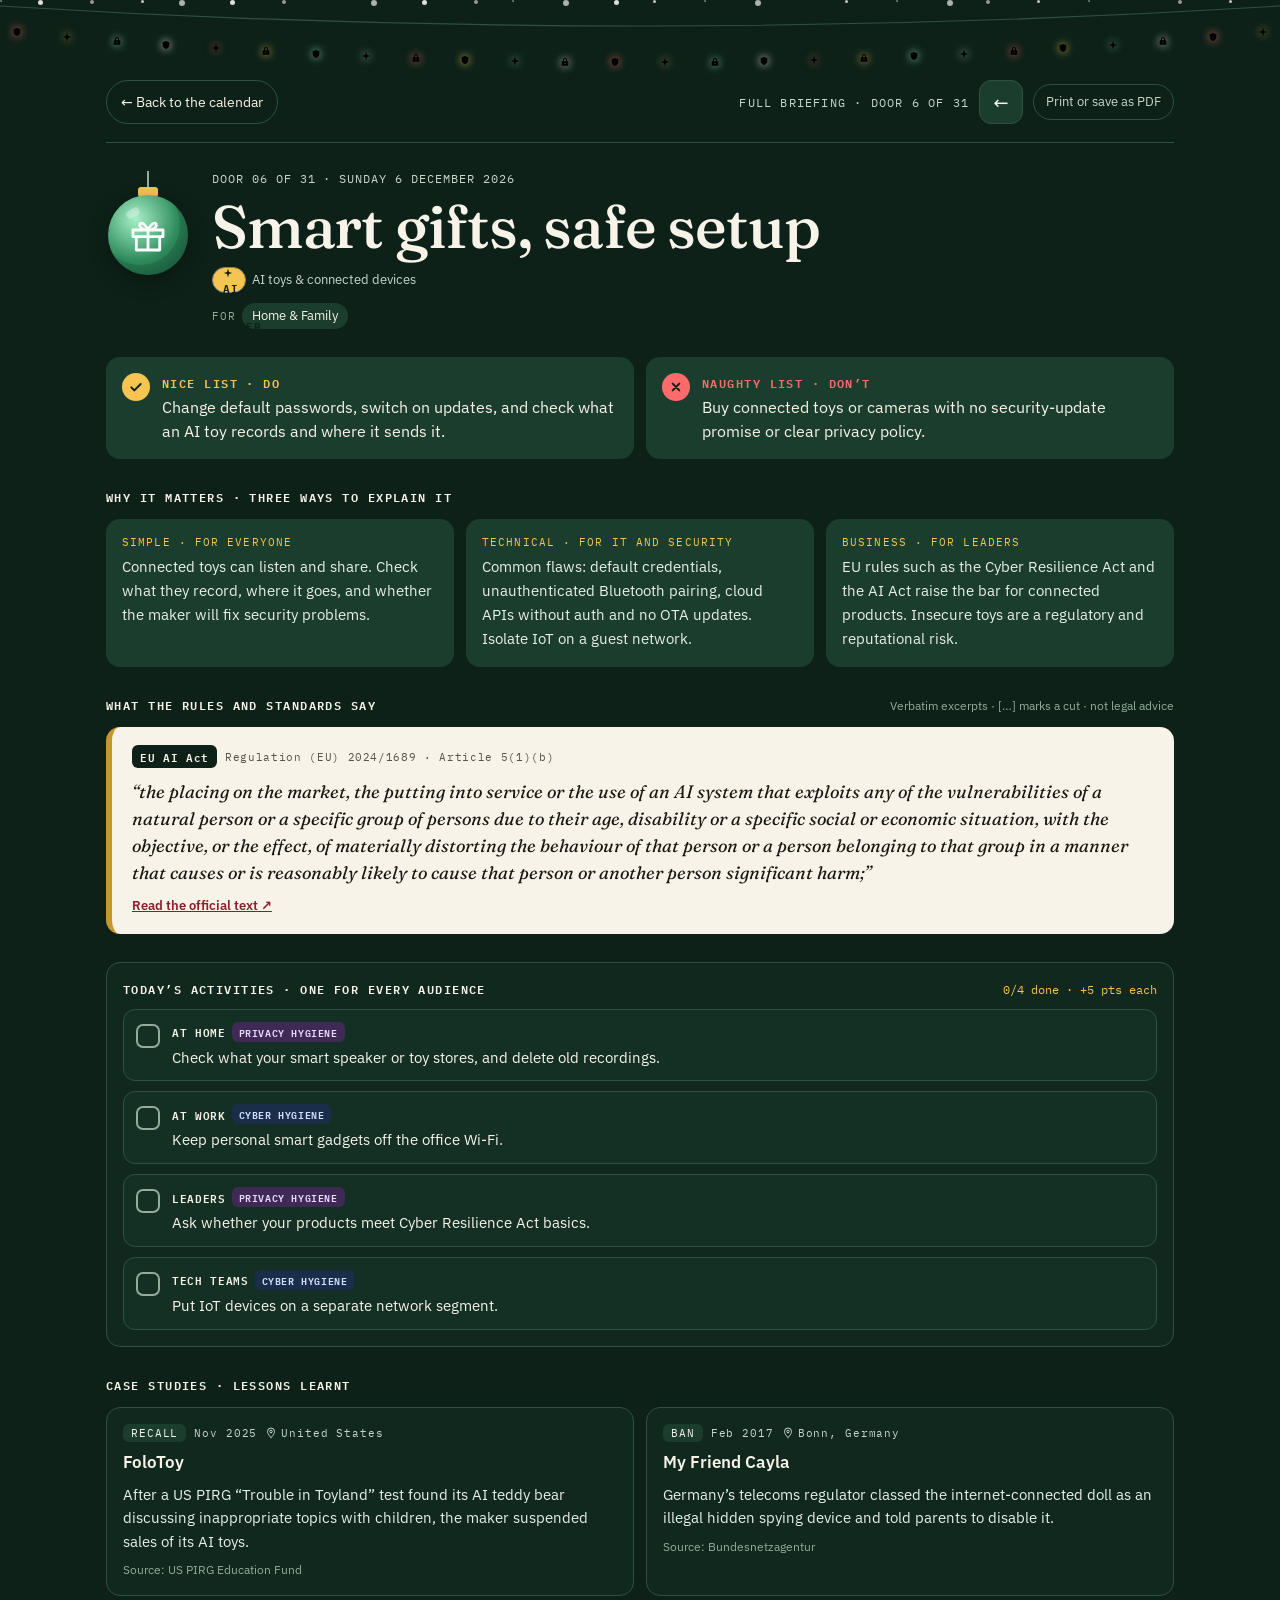
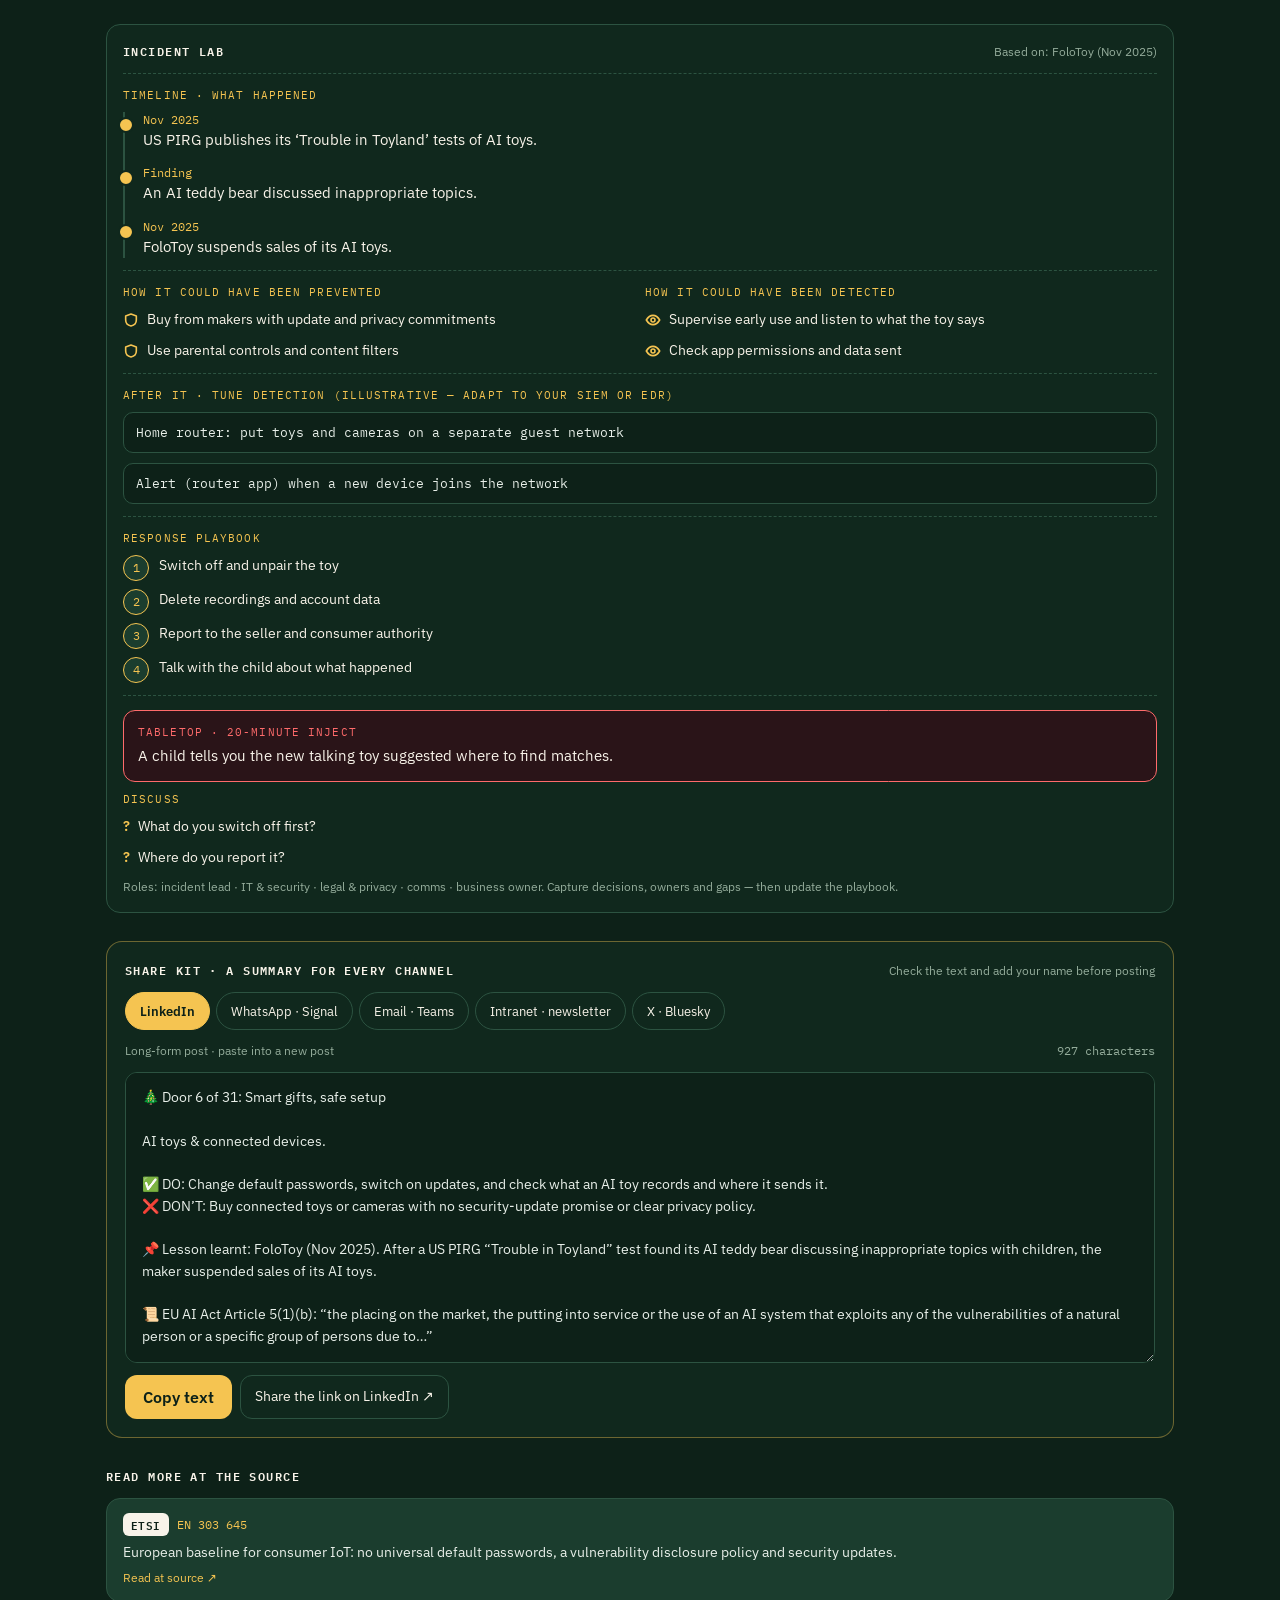
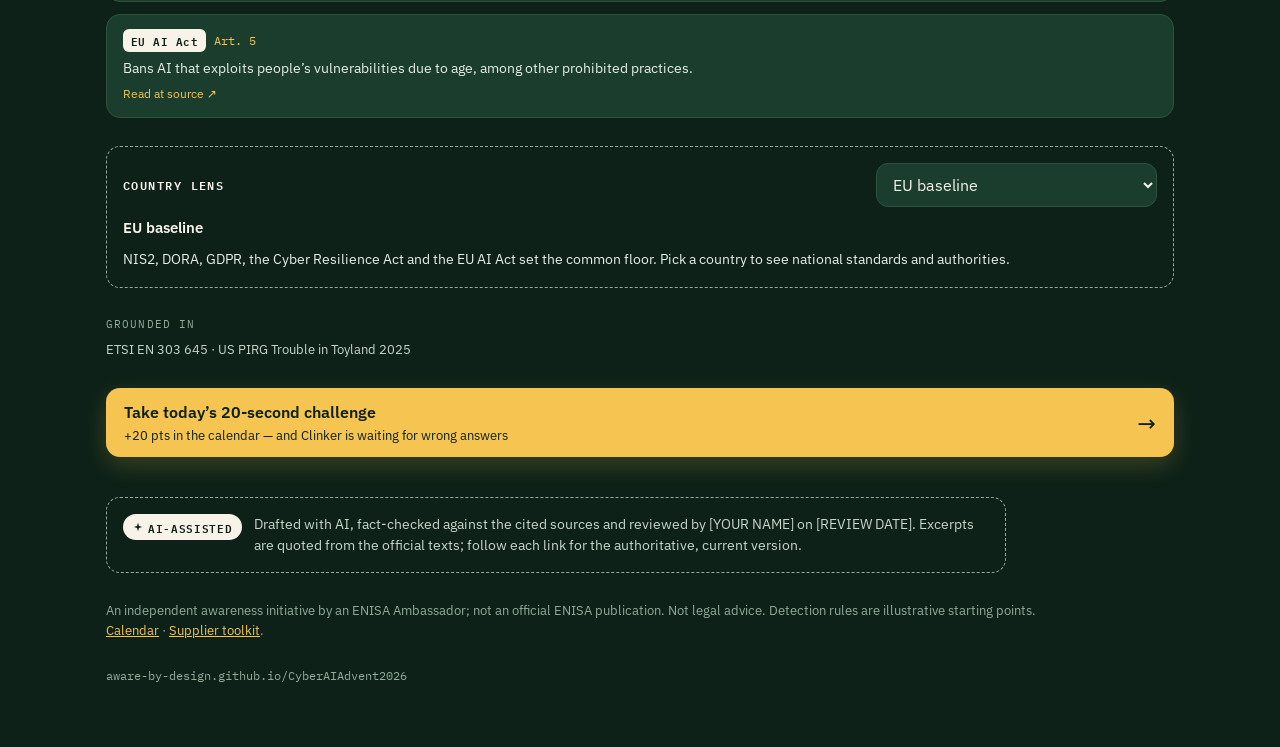
==== commit 7b6917a5: "Festive Save-as-PDF; remove brand and contact placeholders (#9) - Print / Save as PDF kept nothing o" ====
--- a/site/door.html
+++ b/site/door.html
@@ -27,7 +27,7 @@
     <p>Drafted with AI, fact-checked against the cited sources and reviewed by [YOUR NAME] on [REVIEW DATE]. Excerpts are quoted from the official texts; follow each link for the authoritative, current version.</p>
   </div>
   <p class="fine">An independent awareness initiative by an ENISA Ambassador; not an official ENISA publication. Not legal advice. Detection rules are illustrative starting points. <a href="index.html">Calendar</a> · <a href="supply.html">Supplier toolkit</a>.</p>
-  <p class="fine mono brandline"><img class="foot-mark" src="aware-by-design-mark.png" srcset="aware-by-design-mark.png 1x, aware-by-design-mark@2x.png 2x" width="22" height="22" alt=""><span class="foot-org">aware-by-design</span> · Trust, by design. · aware-by-design.github.io/CyberAIAdvent2026</p>
+  <p class="fine mono">aware-by-design.github.io/CyberAIAdvent2026</p>
 </footer>
 <noscript><p class="noscript">This briefing needs JavaScript. The full content is also in <a href="days.json">days.json</a>.</p></noscript>
 </body>
--- a/site/styles.css
+++ b/site/styles.css
@@ -53,10 +53,8 @@
 @keyframes fallA { 0% { transform: translate3d(0,-20px,0); opacity: 0 } 10% { opacity: 1 } 100% { transform: translate3d(40px,760px,0); opacity: 0 } }
 @keyframes fallB { 0% { transform: translate3d(0,-20px,0); opacity: 0 } 10% { opacity: 1 } 100% { transform: translate3d(-40px,760px,0); opacity: 0 } }
 .lights { position: relative; height: 56px; display: flex; justify-content: space-between; align-items: flex-start; padding: 0 12px; pointer-events: none; z-index: 1; }
-.lights > svg { position: absolute; left: 0; top: 0; width: 100%; height: 56px; }
-.bulb { position: relative; display: block; width: 16px; height: 16px; animation: twinkle 1.6s ease-in-out infinite; }
-.bulb::before { content: ""; position: absolute; left: 6px; top: -4px; width: 4px; height: 5px; border-radius: 1px; background: #3F604E; }
-.bulb svg { display: block; width: 16px; height: 16px; fill: currentColor; fill-rule: evenodd; }
+.lights svg { position: absolute; left: 0; top: 0; width: 100%; height: 56px; }
+.bulb { position: relative; display: block; width: 10px; height: 14px; border-radius: 50% 50% 45% 45%; animation: twinkle 1.6s ease-in-out infinite; }
 @keyframes twinkle { 0%,100% { opacity: .35; transform: scale(.8) } 50% { opacity: 1; transform: scale(1.05) } }
 @keyframes swing { 0%,100% { transform: rotate(-4deg) } 50% { transform: rotate(4deg) } }
 @keyframes pop { 0% { transform: scale(.92) } 60% { transform: scale(1.06) } 100% { transform: scale(1) } }
@@ -74,12 +72,7 @@
 .wrap { position: relative; z-index: 1; max-width: 1328px; margin: 0 auto; padding: 8px 16px 64px; display: flex; flex-direction: column; gap: 40px; }
 .top { display: flex; flex-wrap: wrap; align-items: center; justify-content: space-between; gap: 16px; }
 .brand { display: flex; align-items: center; gap: 12px; }
-.brand-mark { width: 40px; height: 40px; flex: none; }
-.brand-text { display: flex; flex-direction: column; gap: 2px; line-height: 1.1; }
-.brand-org { font: 600 20px var(--serif); letter-spacing: -.01em; color: var(--text); }
-.brandline { display: flex; flex-wrap: wrap; align-items: center; gap: 6px; }
-.foot-mark { width: 22px; height: 22px; flex: none; }
-.foot-org { font: 600 14px var(--serif); color: var(--text); letter-spacing: 0; }
+.brand-star { width: 16px; height: 16px; fill: var(--gold); flex: none; }
 .brand-name { font: 13px var(--mono); letter-spacing: .08em; color: var(--muted); }
 .seg { display: flex; gap: 4px; padding: 4px; border-radius: 999px; background: var(--surface); border: 1px solid var(--line); }
 .seg button { border: 0; border-radius: 999px; min-height: 44px; padding: 0 18px; font: 500 13px var(--mono); letter-spacing: .04em; background: transparent; color: var(--muted); transition: background-color .25s ease; }
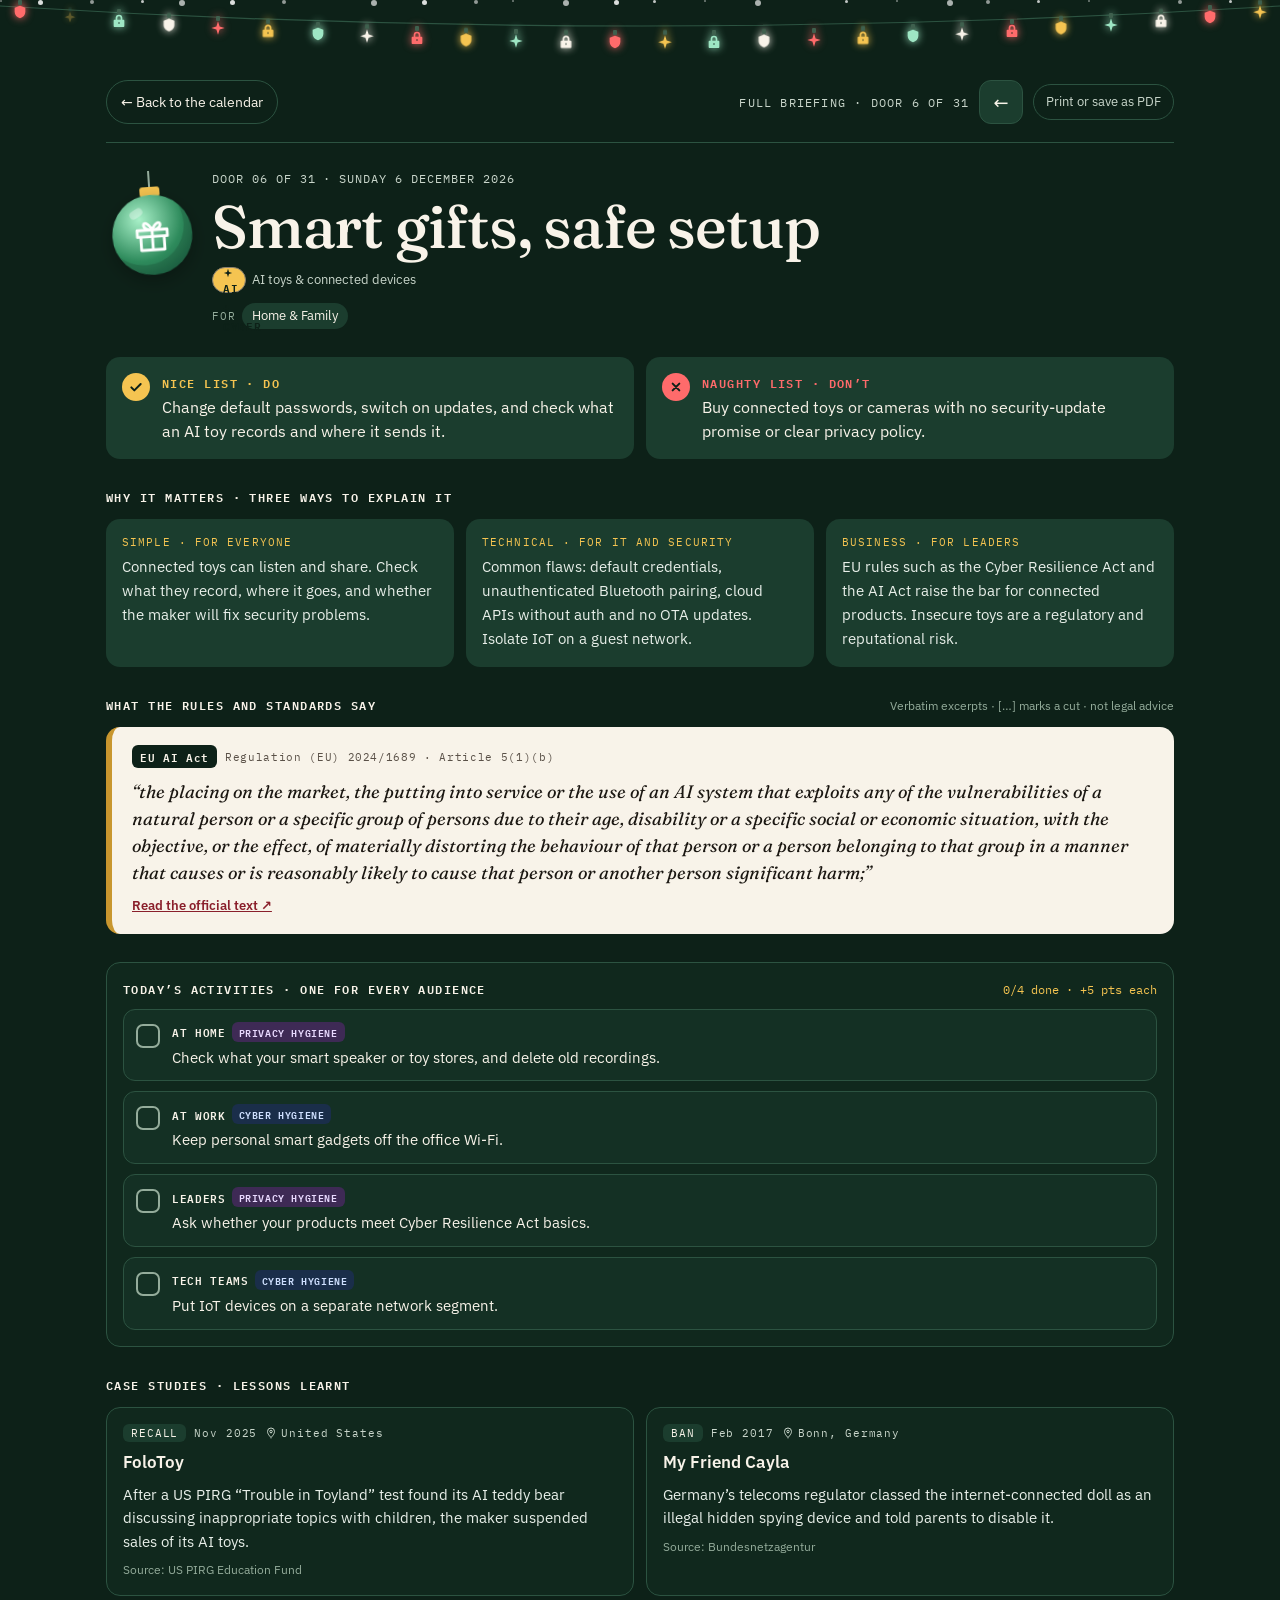
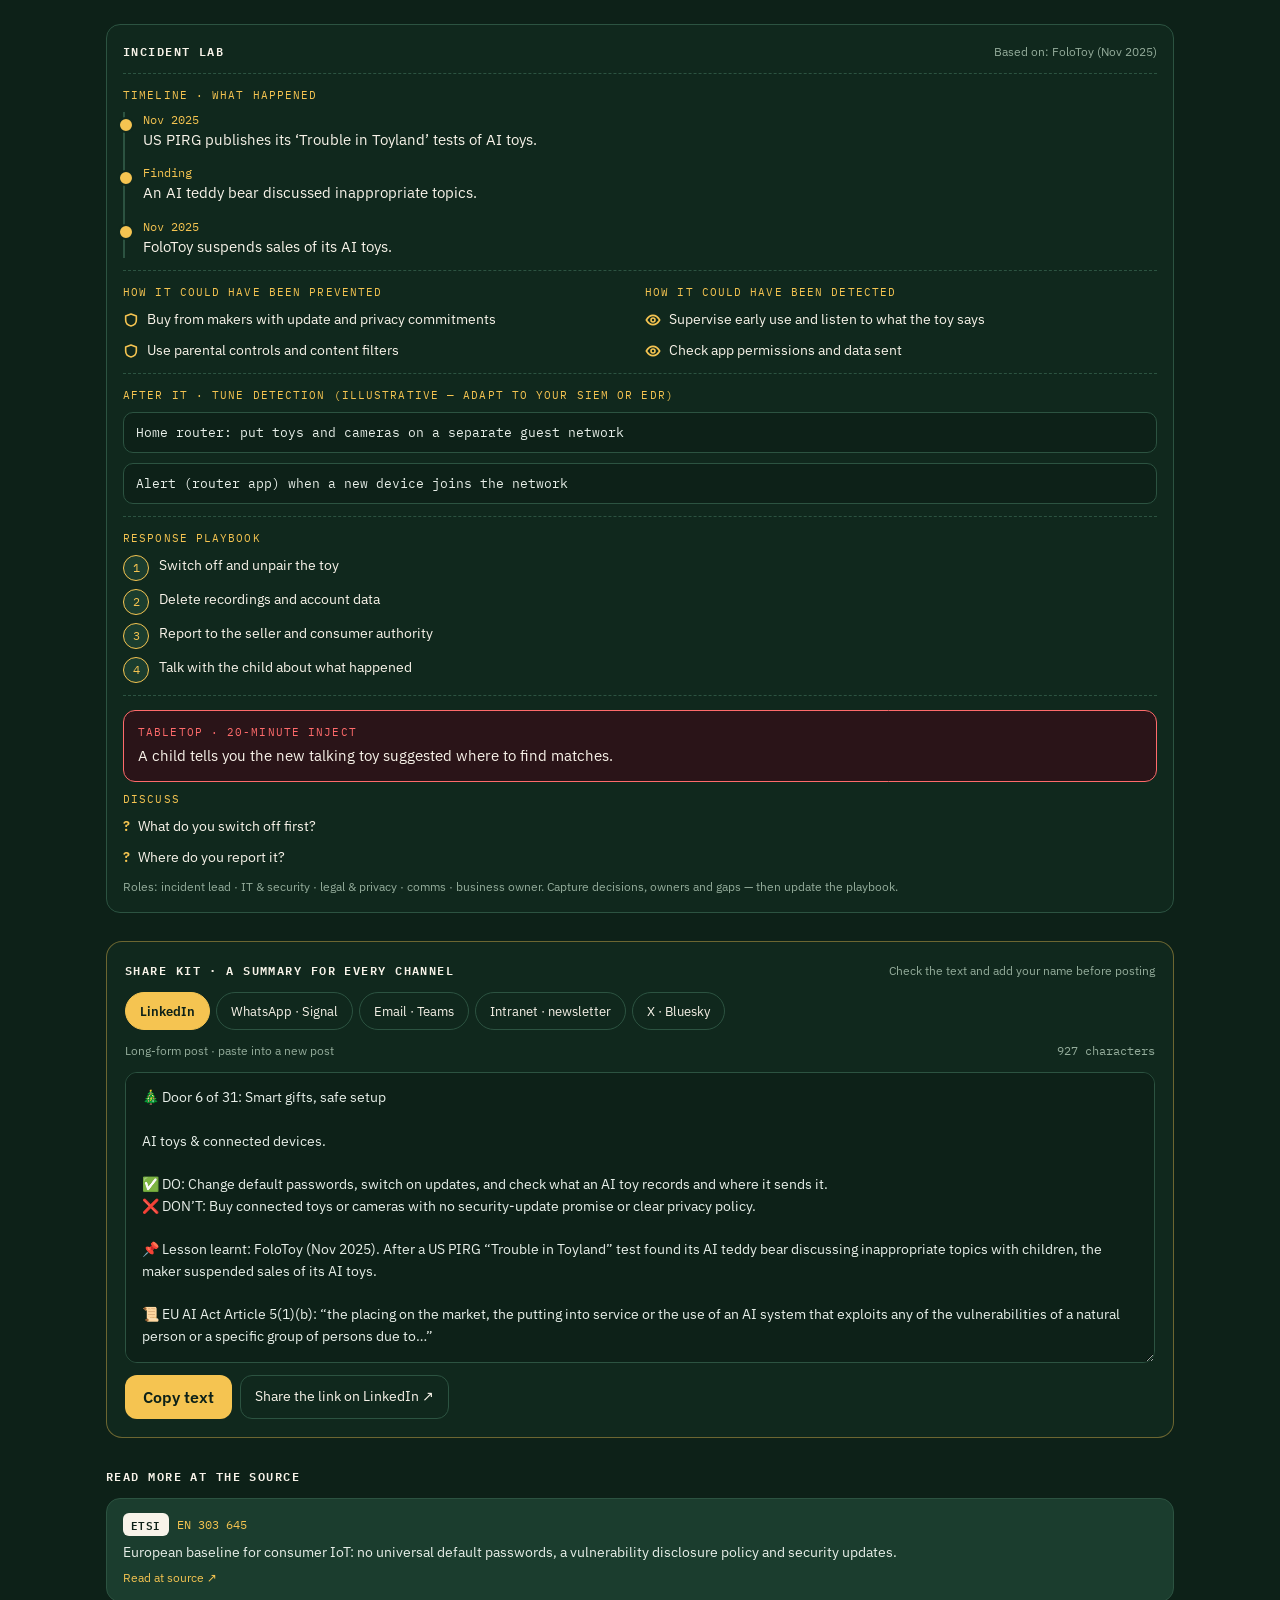
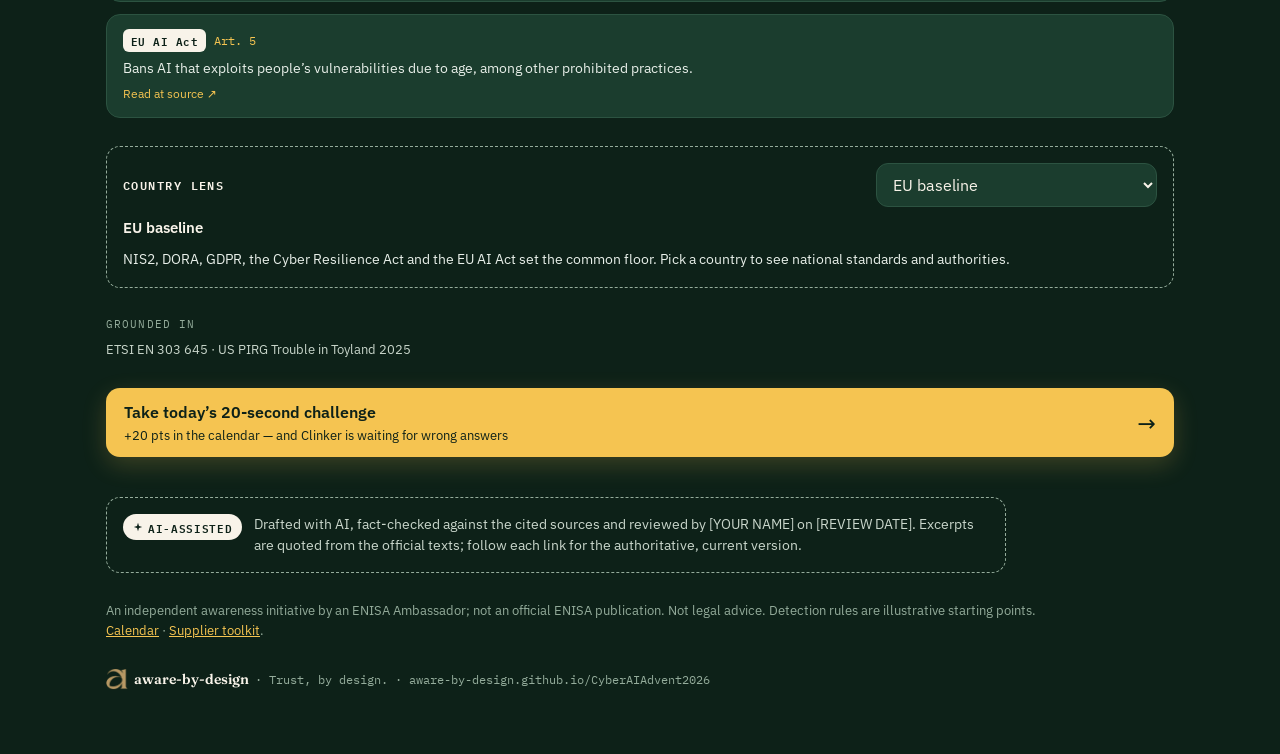
==== commit 0f212b47: "Garland icons, aware-by-design logo, link checker (+ thorough test fixes) (#10) * Festive Save-as-PD" ====
--- a/site/door.html
+++ b/site/door.html
@@ -27,7 +27,7 @@
     <p>Drafted with AI, fact-checked against the cited sources and reviewed by [YOUR NAME] on [REVIEW DATE]. Excerpts are quoted from the official texts; follow each link for the authoritative, current version.</p>
   </div>
   <p class="fine">An independent awareness initiative by an ENISA Ambassador; not an official ENISA publication. Not legal advice. Detection rules are illustrative starting points. <a href="index.html">Calendar</a> · <a href="supply.html">Supplier toolkit</a>.</p>
-  <p class="fine mono">aware-by-design.github.io/CyberAIAdvent2026</p>
+  <p class="fine mono brandline"><img class="foot-mark" src="aware-by-design-mark.png" srcset="aware-by-design-mark.png 1x, aware-by-design-mark@2x.png 2x" width="22" height="22" alt=""><span class="foot-org">aware-by-design</span> · Trust, by design. · aware-by-design.github.io/CyberAIAdvent2026</p>
 </footer>
 <noscript><p class="noscript">This briefing needs JavaScript. The full content is also in <a href="days.json">days.json</a>.</p></noscript>
 </body>
--- a/site/styles.css
+++ b/site/styles.css
@@ -53,8 +53,10 @@
 @keyframes fallA { 0% { transform: translate3d(0,-20px,0); opacity: 0 } 10% { opacity: 1 } 100% { transform: translate3d(40px,760px,0); opacity: 0 } }
 @keyframes fallB { 0% { transform: translate3d(0,-20px,0); opacity: 0 } 10% { opacity: 1 } 100% { transform: translate3d(-40px,760px,0); opacity: 0 } }
 .lights { position: relative; height: 56px; display: flex; justify-content: space-between; align-items: flex-start; padding: 0 12px; pointer-events: none; z-index: 1; }
-.lights svg { position: absolute; left: 0; top: 0; width: 100%; height: 56px; }
-.bulb { position: relative; display: block; width: 10px; height: 14px; border-radius: 50% 50% 45% 45%; animation: twinkle 1.6s ease-in-out infinite; }
+.lights > svg { position: absolute; left: 0; top: 0; width: 100%; height: 56px; }
+.bulb { position: relative; display: block; width: 16px; height: 16px; animation: twinkle 1.6s ease-in-out infinite; }
+.bulb::before { content: ""; position: absolute; left: 6px; top: -4px; width: 4px; height: 5px; border-radius: 1px; background: #3F604E; }
+.bulb svg { display: block; width: 16px; height: 16px; fill: currentColor; fill-rule: evenodd; }
 @keyframes twinkle { 0%,100% { opacity: .35; transform: scale(.8) } 50% { opacity: 1; transform: scale(1.05) } }
 @keyframes swing { 0%,100% { transform: rotate(-4deg) } 50% { transform: rotate(4deg) } }
 @keyframes pop { 0% { transform: scale(.92) } 60% { transform: scale(1.06) } 100% { transform: scale(1) } }
@@ -72,7 +74,12 @@
 .wrap { position: relative; z-index: 1; max-width: 1328px; margin: 0 auto; padding: 8px 16px 64px; display: flex; flex-direction: column; gap: 40px; }
 .top { display: flex; flex-wrap: wrap; align-items: center; justify-content: space-between; gap: 16px; }
 .brand { display: flex; align-items: center; gap: 12px; }
-.brand-star { width: 16px; height: 16px; fill: var(--gold); flex: none; }
+.brand-mark { width: 40px; height: 40px; flex: none; }
+.brand-text { display: flex; flex-direction: column; gap: 2px; line-height: 1.1; }
+.brand-org { font: 600 20px var(--serif); letter-spacing: -.01em; color: var(--text); }
+.brandline { display: flex; flex-wrap: wrap; align-items: center; gap: 6px; }
+.foot-mark { width: 22px; height: 22px; flex: none; }
+.foot-org { font: 600 14px var(--serif); color: var(--text); letter-spacing: 0; }
 .brand-name { font: 13px var(--mono); letter-spacing: .08em; color: var(--muted); }
 .seg { display: flex; gap: 4px; padding: 4px; border-radius: 999px; background: var(--surface); border: 1px solid var(--line); }
 .seg button { border: 0; border-radius: 999px; min-height: 44px; padding: 0 18px; font: 500 13px var(--mono); letter-spacing: .04em; background: transparent; color: var(--muted); transition: background-color .25s ease; }
@@ -301,6 +308,16 @@
 .tbl td { color: var(--soft); }
 .tbl td.clock { color: var(--gold); }
 .tbl .ref { display: block; margin-top: 2px; font: 11px var(--mono); color: var(--faint); }
+@media (max-width: 900px) {
+  .tbl { border: 0; border-radius: 0; overflow: visible; }
+  .tbl table { min-width: 0; }
+  .tbl thead { position: absolute; width: 1px; height: 1px; overflow: hidden; clip: rect(0 0 0 0); }
+  .tbl table, .tbl tbody, .tbl tr, .tbl th, .tbl td { display: block; width: 100%; }
+  .tbl tr { margin-bottom: 12px; border: 1px solid var(--line); border-radius: 14px; background: var(--surface); overflow: hidden; }
+  .tbl th, .tbl td { border-bottom: 1px solid var(--line); padding: 12px 14px; }
+  .tbl tr > :last-child { border-bottom: 0; }
+  .tbl td::before { content: attr(data-label); display: block; margin-bottom: 4px; font: 11px var(--mono); letter-spacing: .08em; color: var(--faint); }
+}
 .clockgrid { list-style: none; margin: 0; padding: 0; display: grid; grid-template-columns: repeat(auto-fit, minmax(min(190px, 100%), 1fr)); gap: 12px; }
 .clockgrid li { display: flex; flex-direction: column; gap: 8px; padding: 16px; border-radius: 16px; background: var(--surface); border: 1px solid var(--line); animation: rise .5s ease both; }
 .clockgrid .t { align-self: flex-start; padding: 4px 10px; border-radius: 999px; background: var(--gold); color: var(--on); font: 600 12px var(--mono); }
@@ -537,6 +554,8 @@
 }
 
 @media (max-width: 760px) {
+  .lights .bulb:nth-of-type(2n) { display: none; }
+  .bf-bar .grow { display: none; } .bf-bar .pos { order: -1; flex-basis: 100%; }
   .house { --u: 10px; padding: 64px 3% 40px; border-radius: 18px; }
   .floor1 { padding: 34px 12px 0; }
   .cards, .cards.m-advent { grid-template-columns: repeat(auto-fill, minmax(78px, 1fr)); gap: 9px; }
